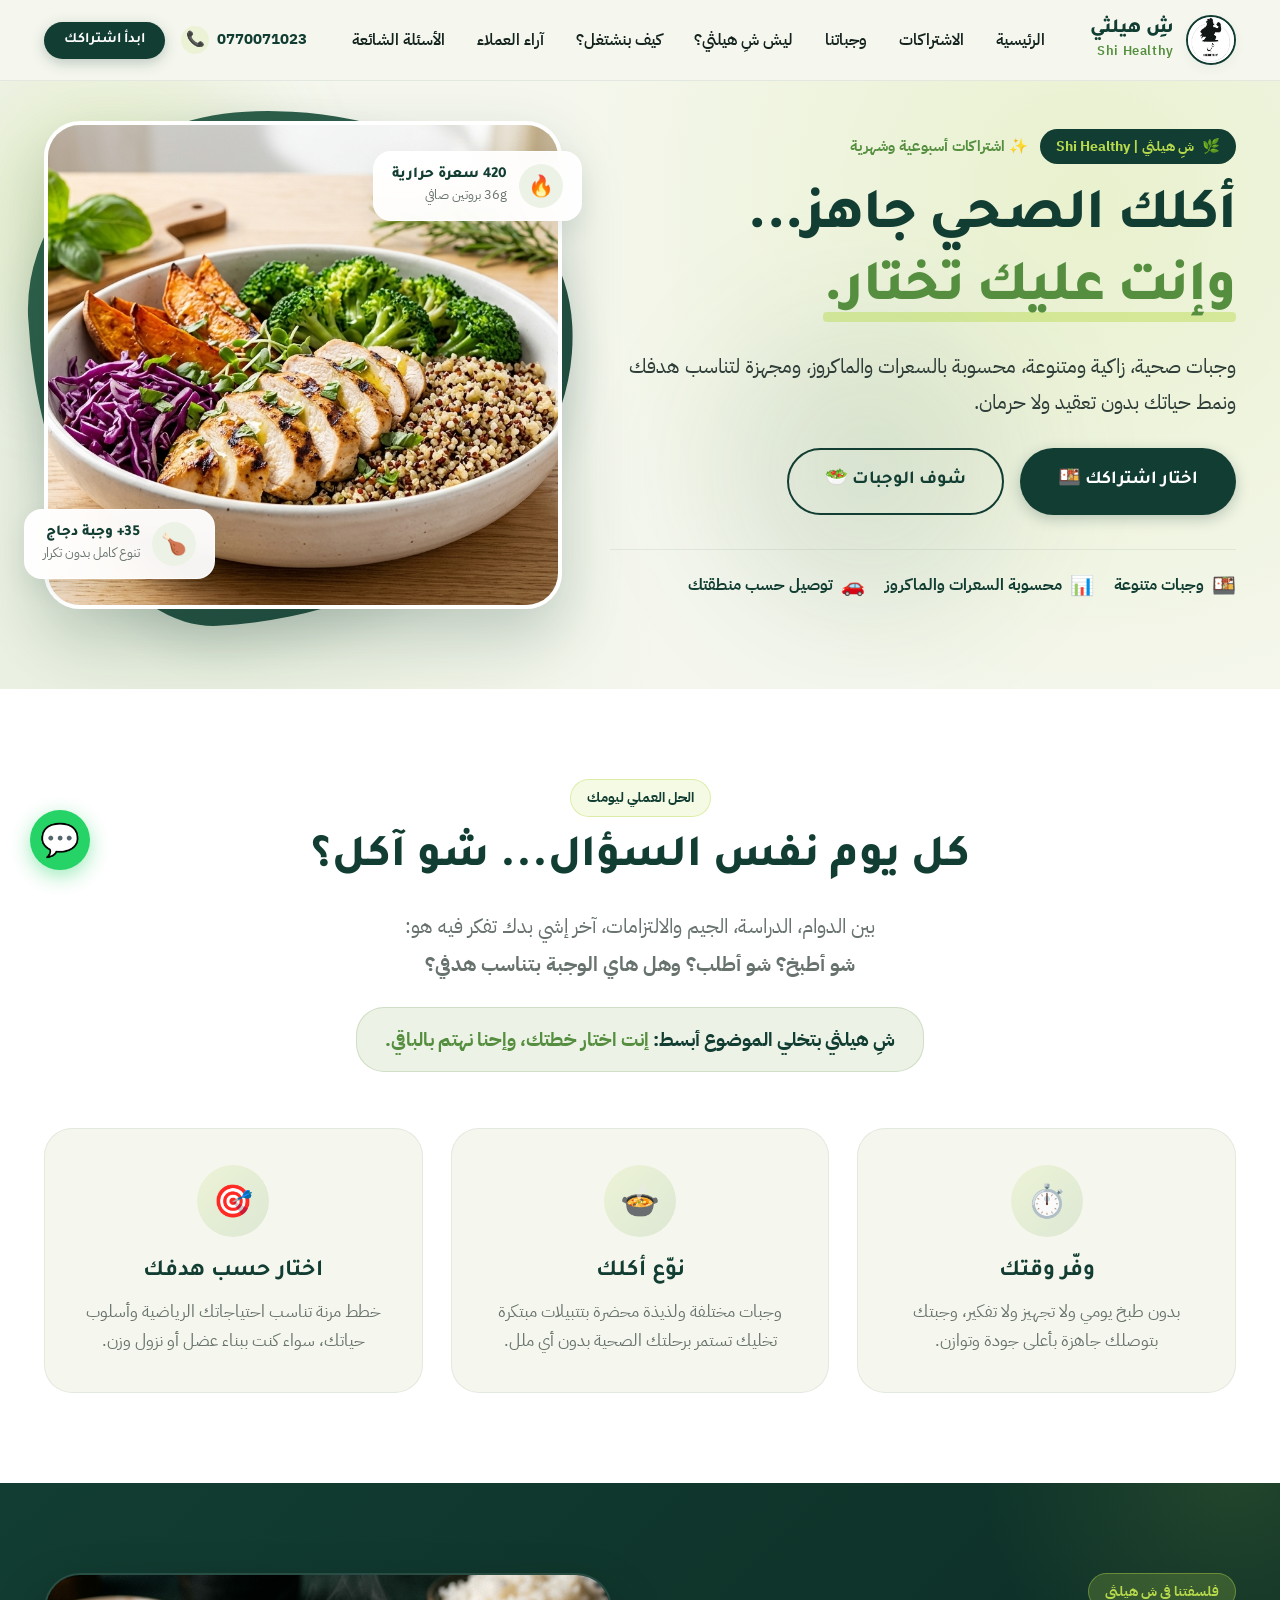
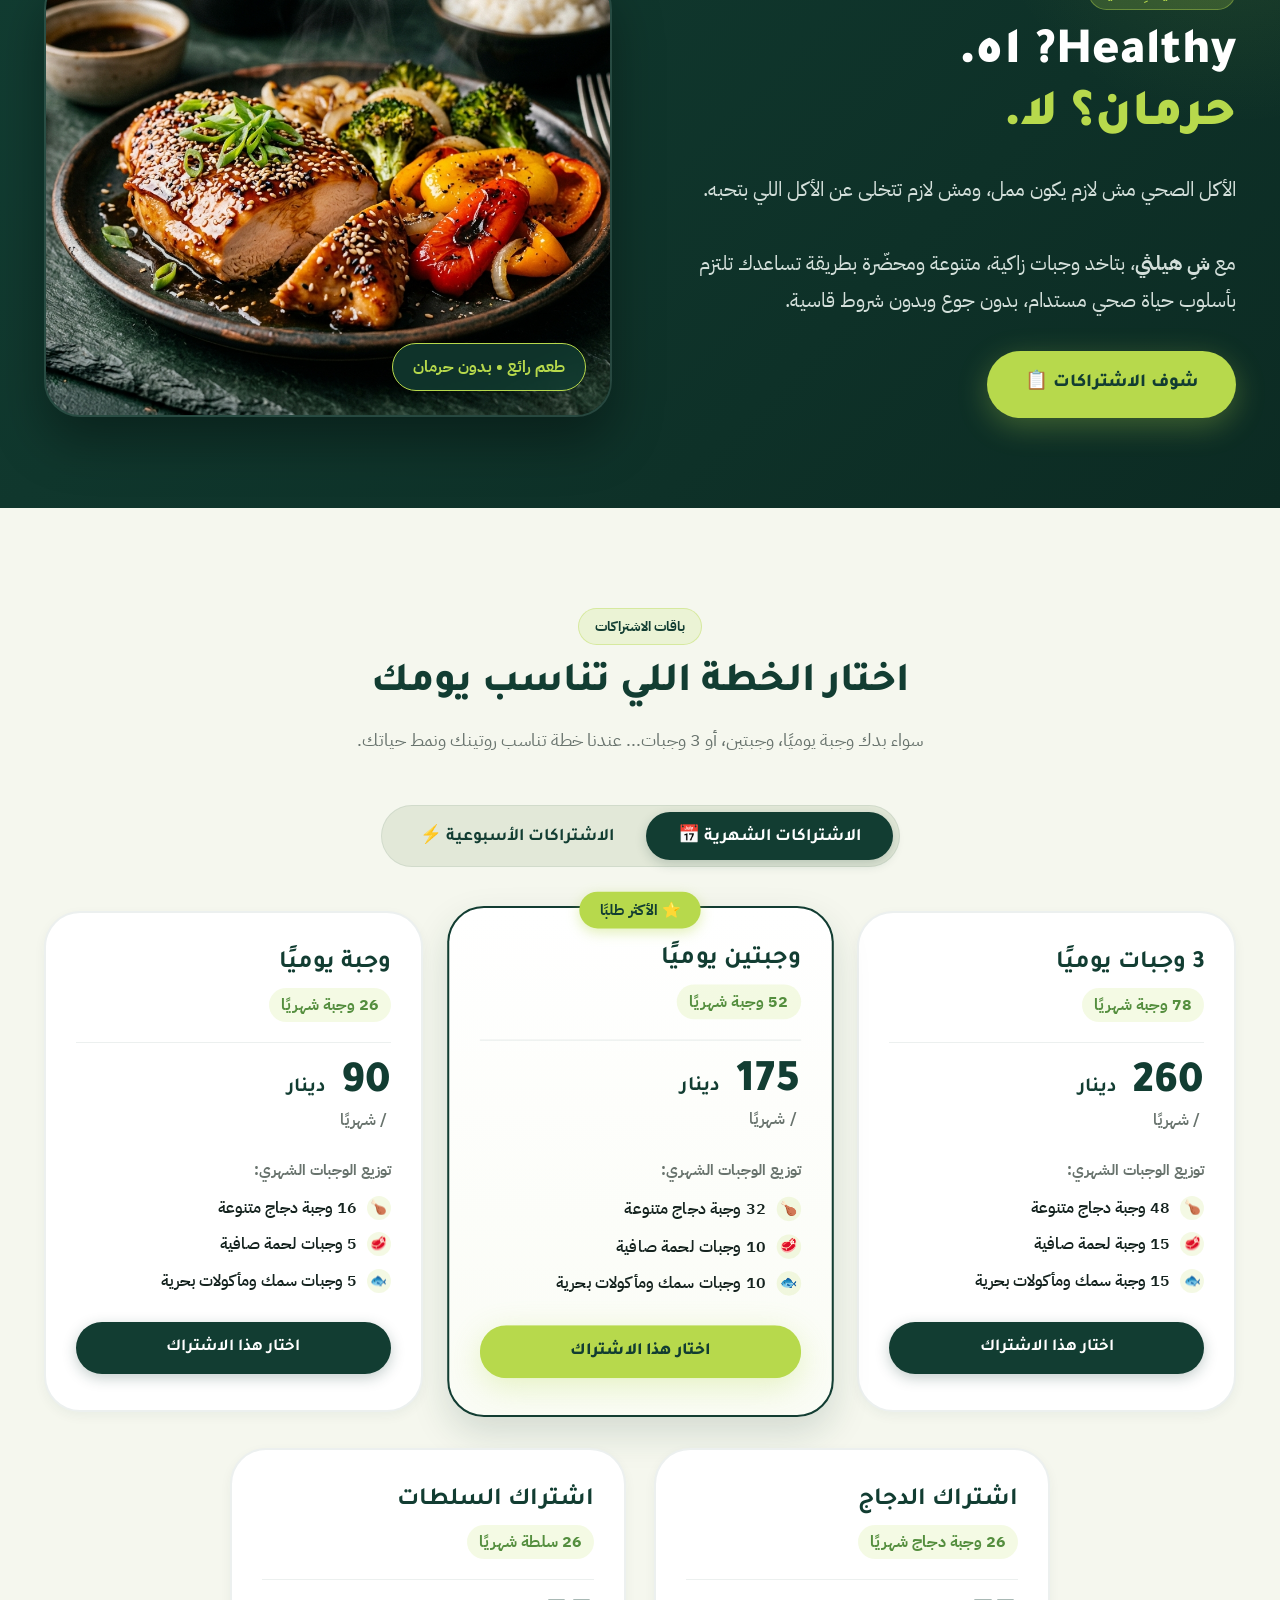
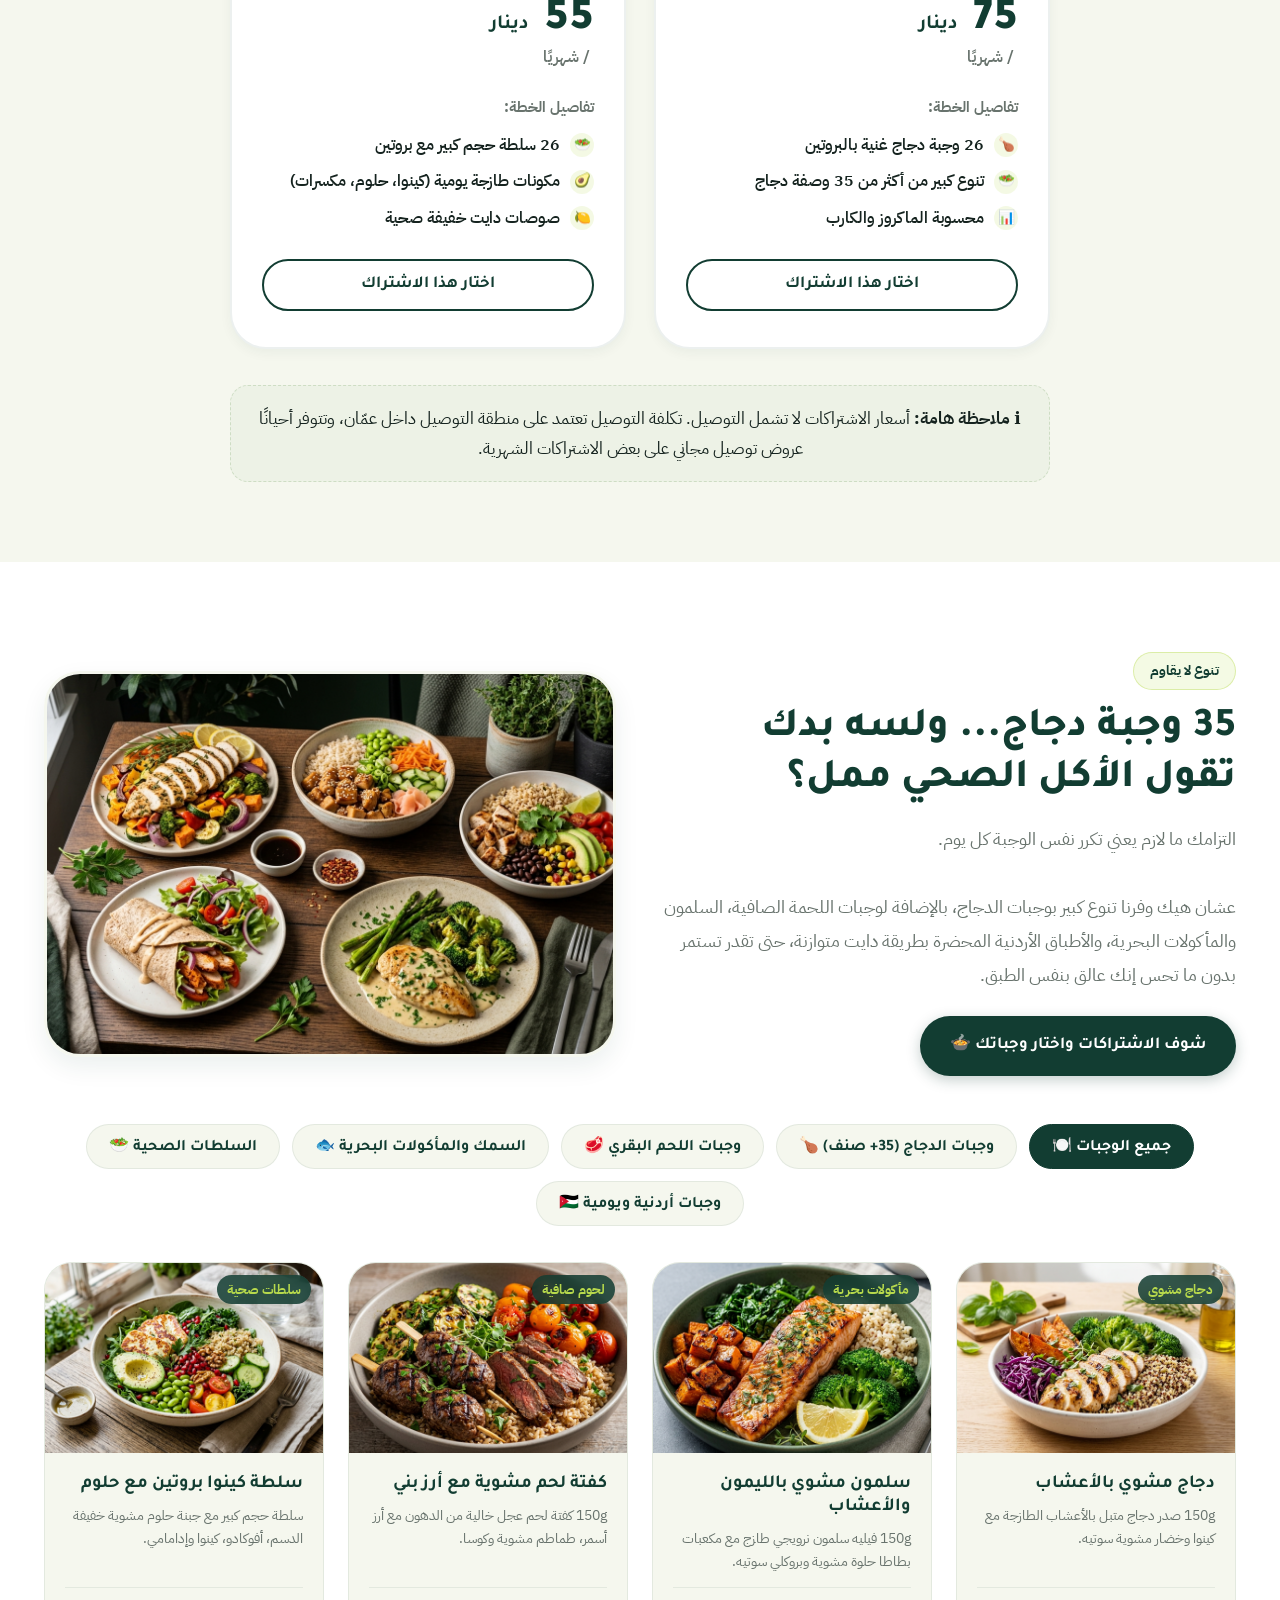
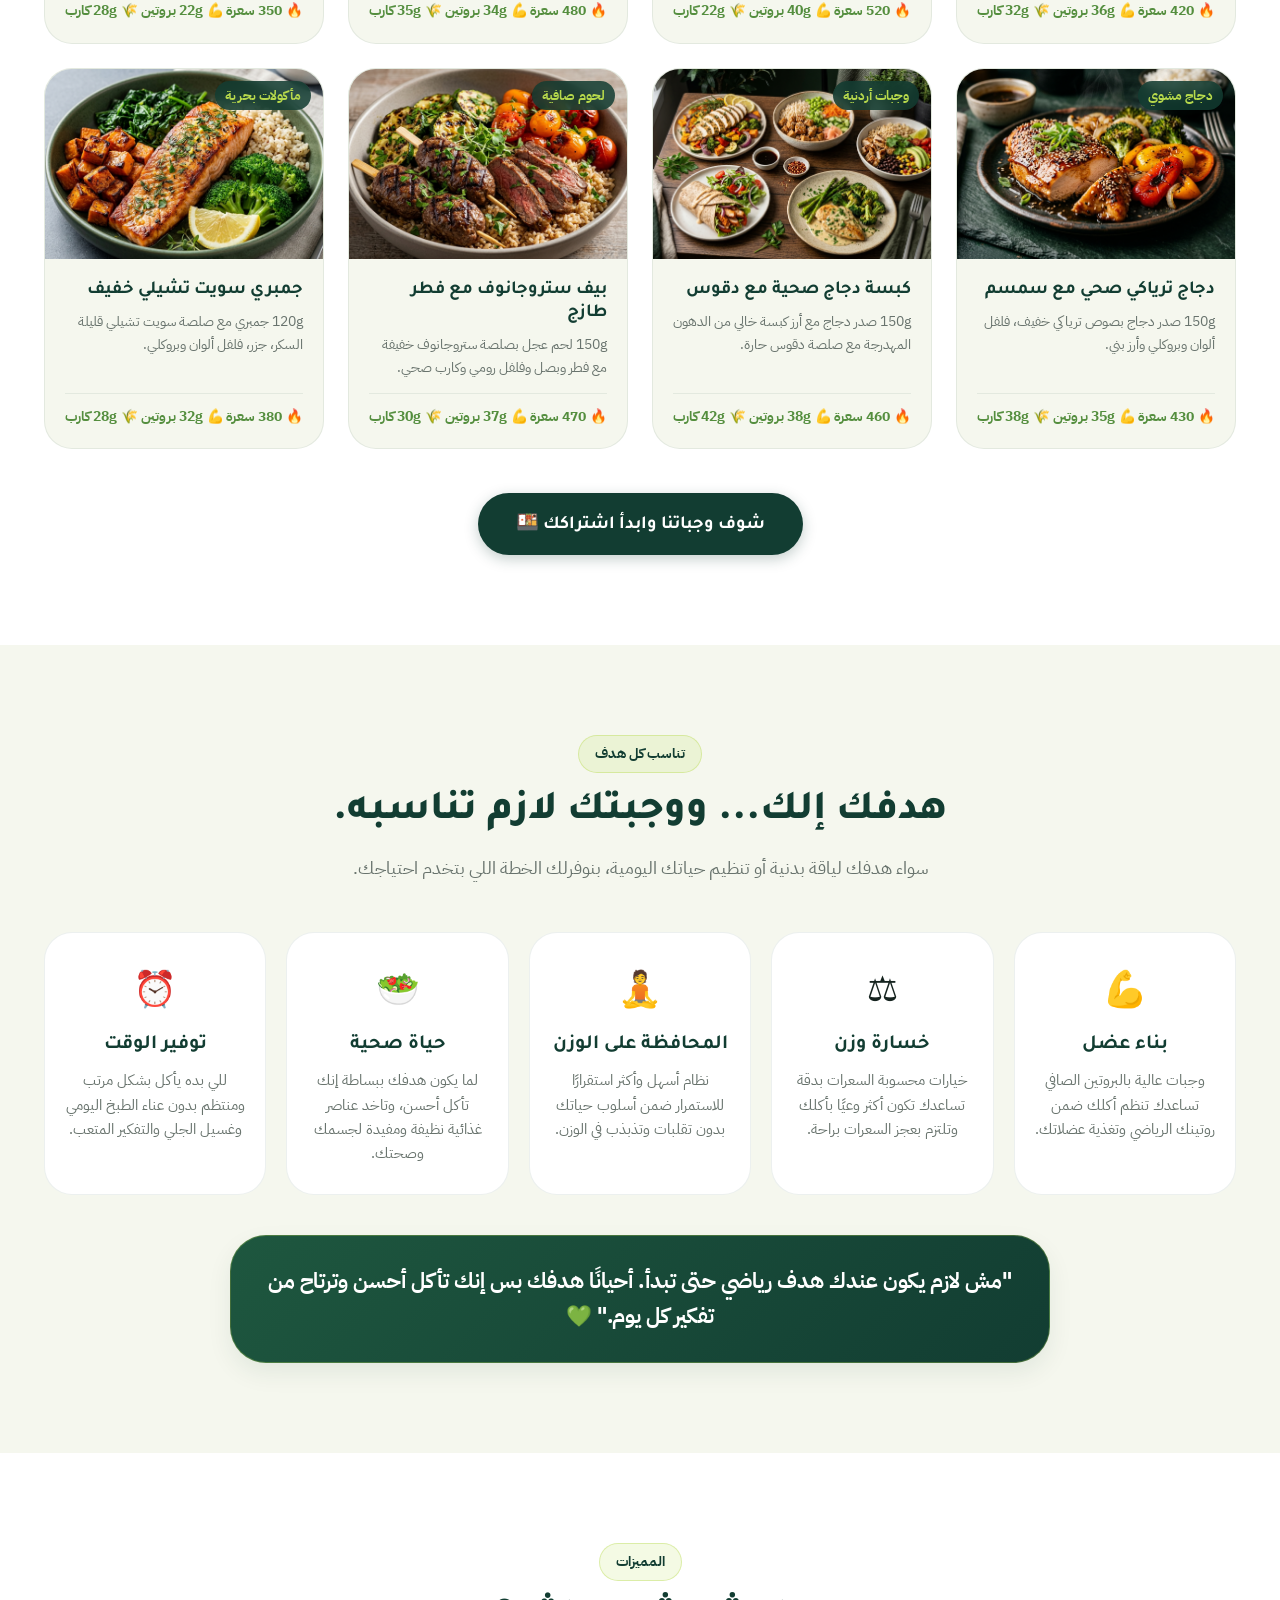
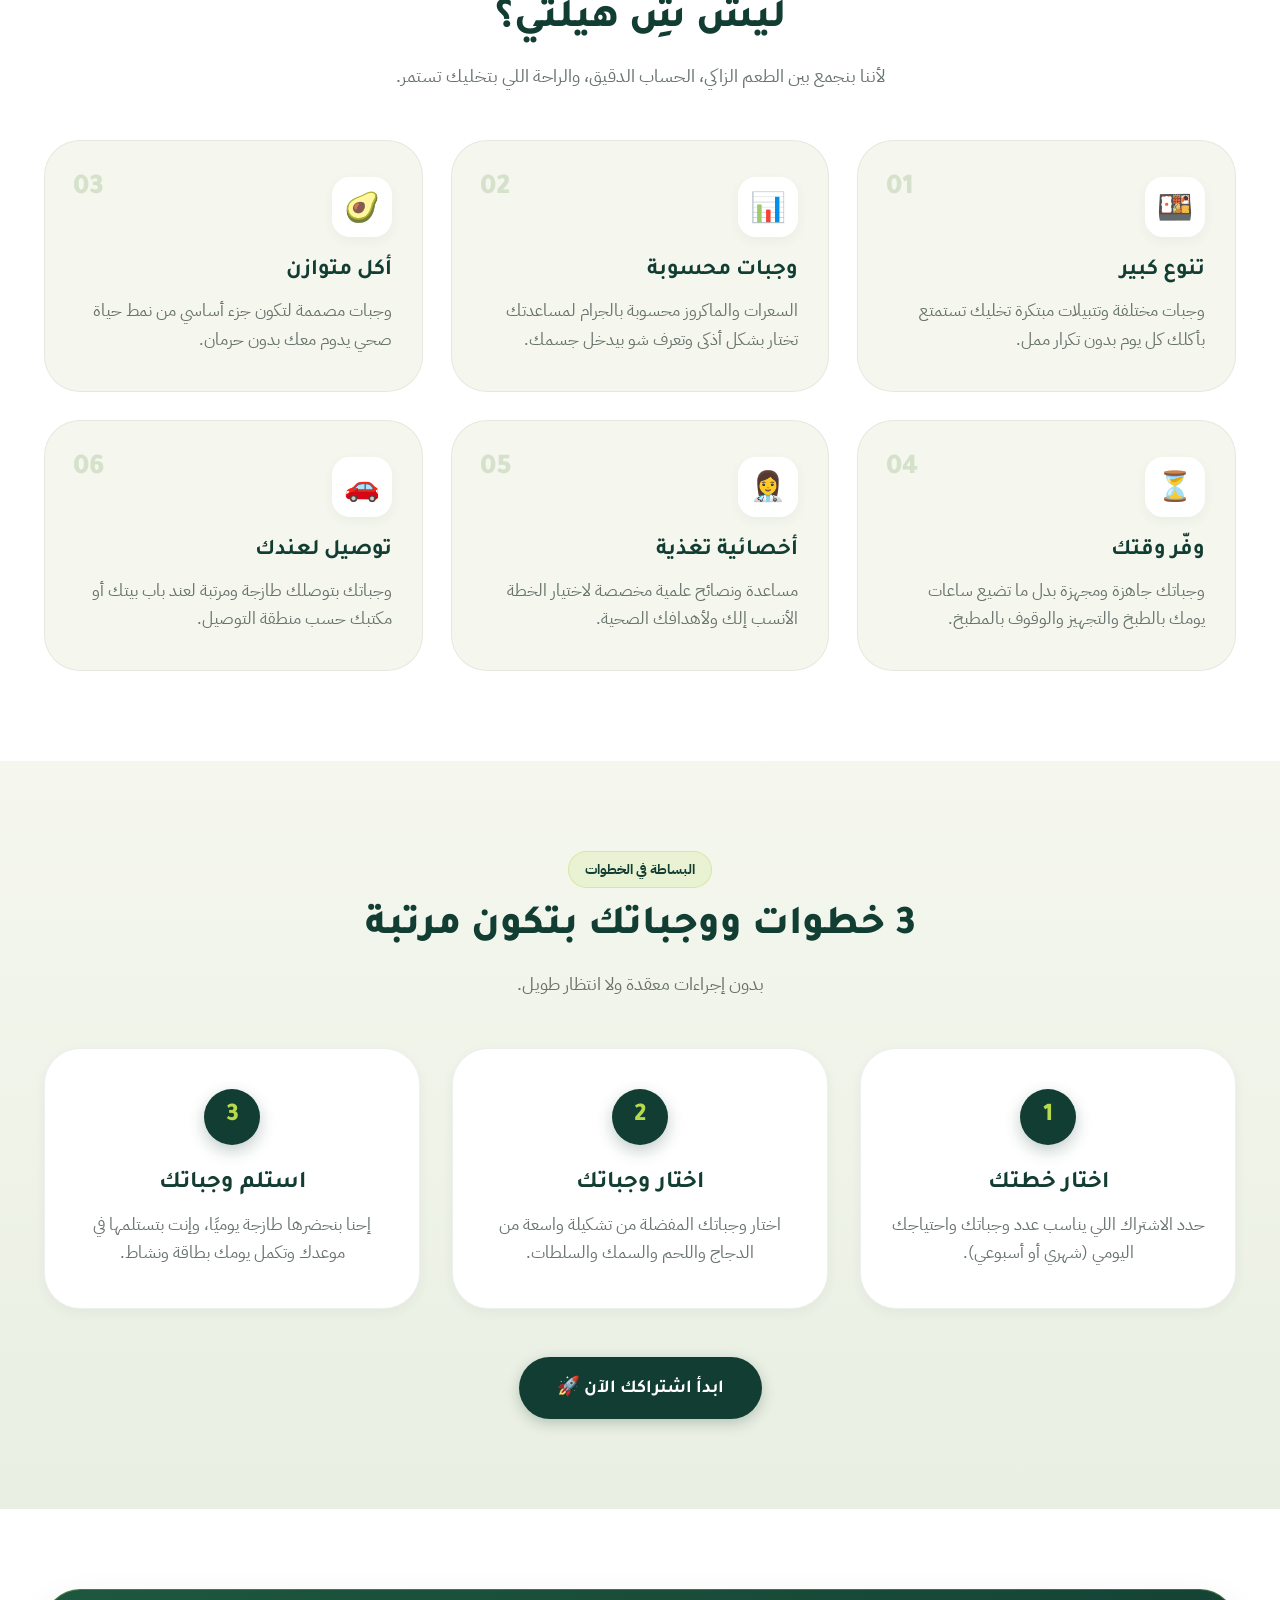
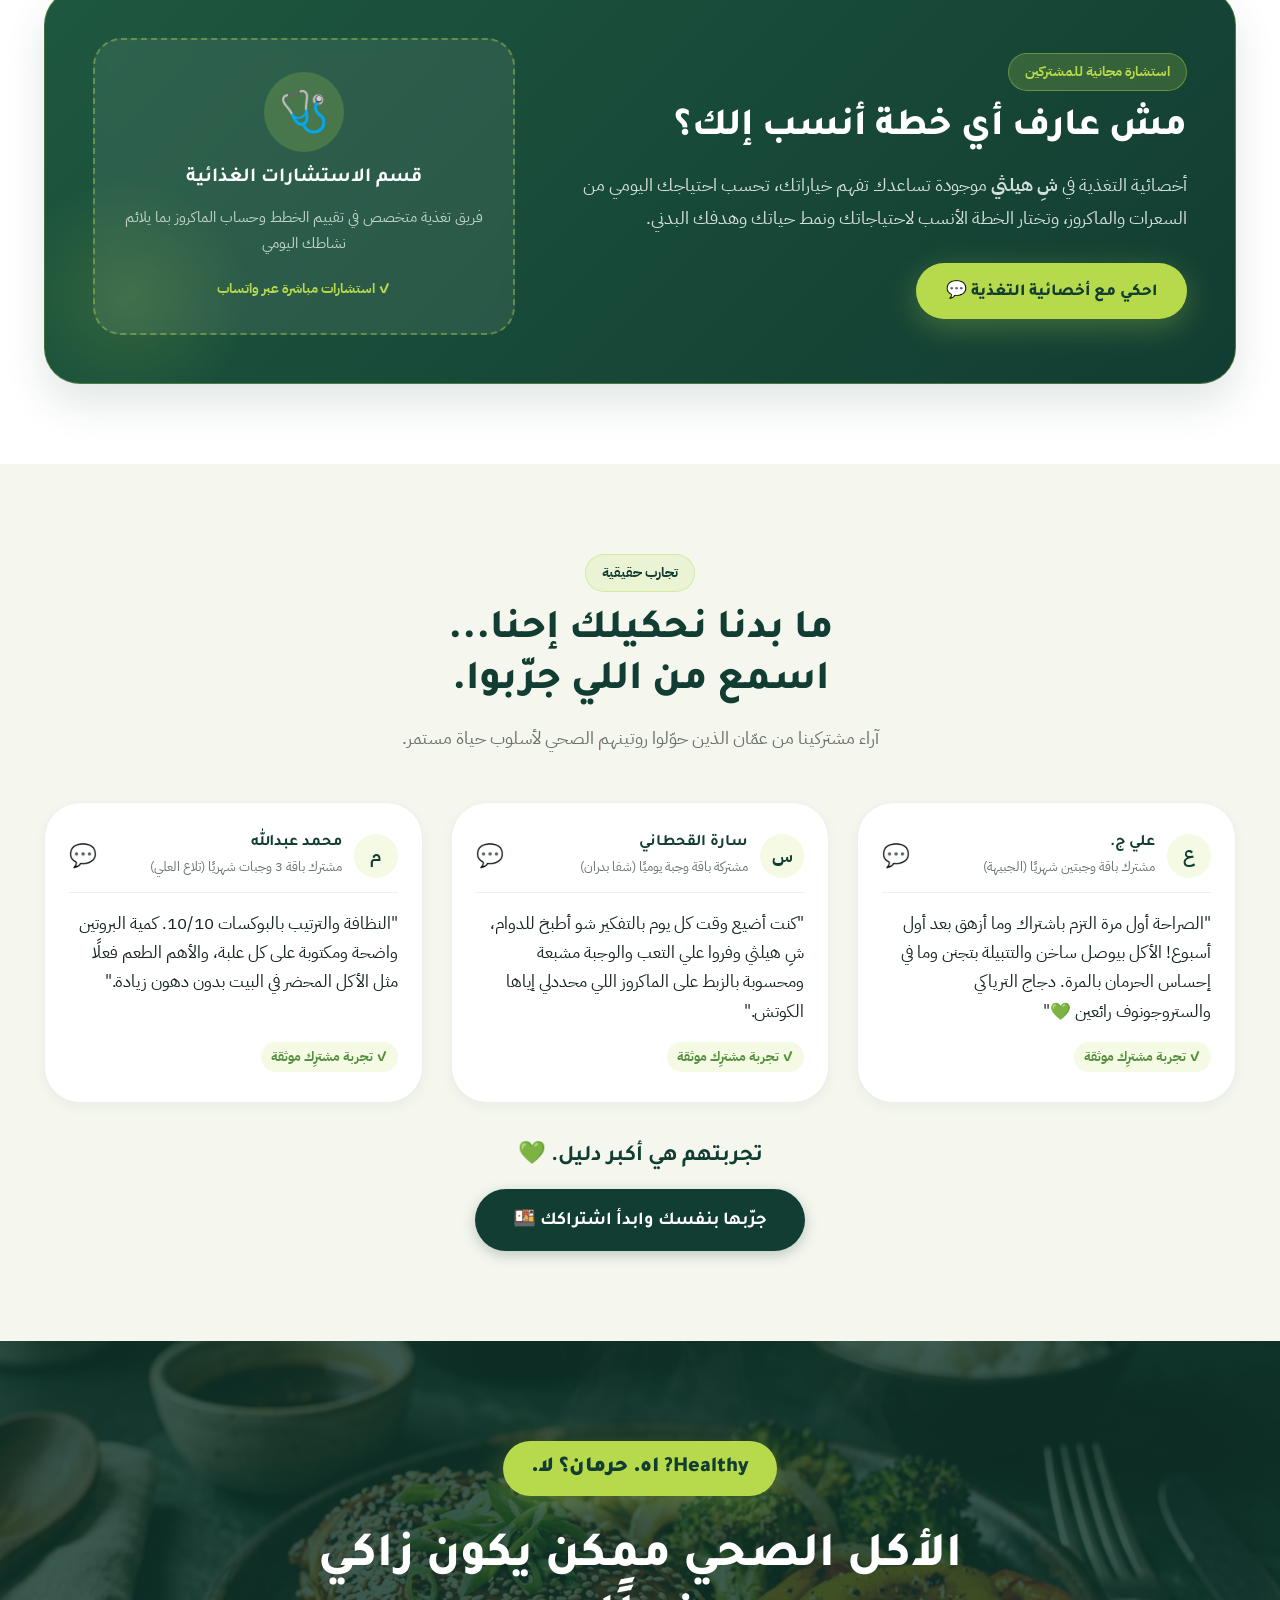
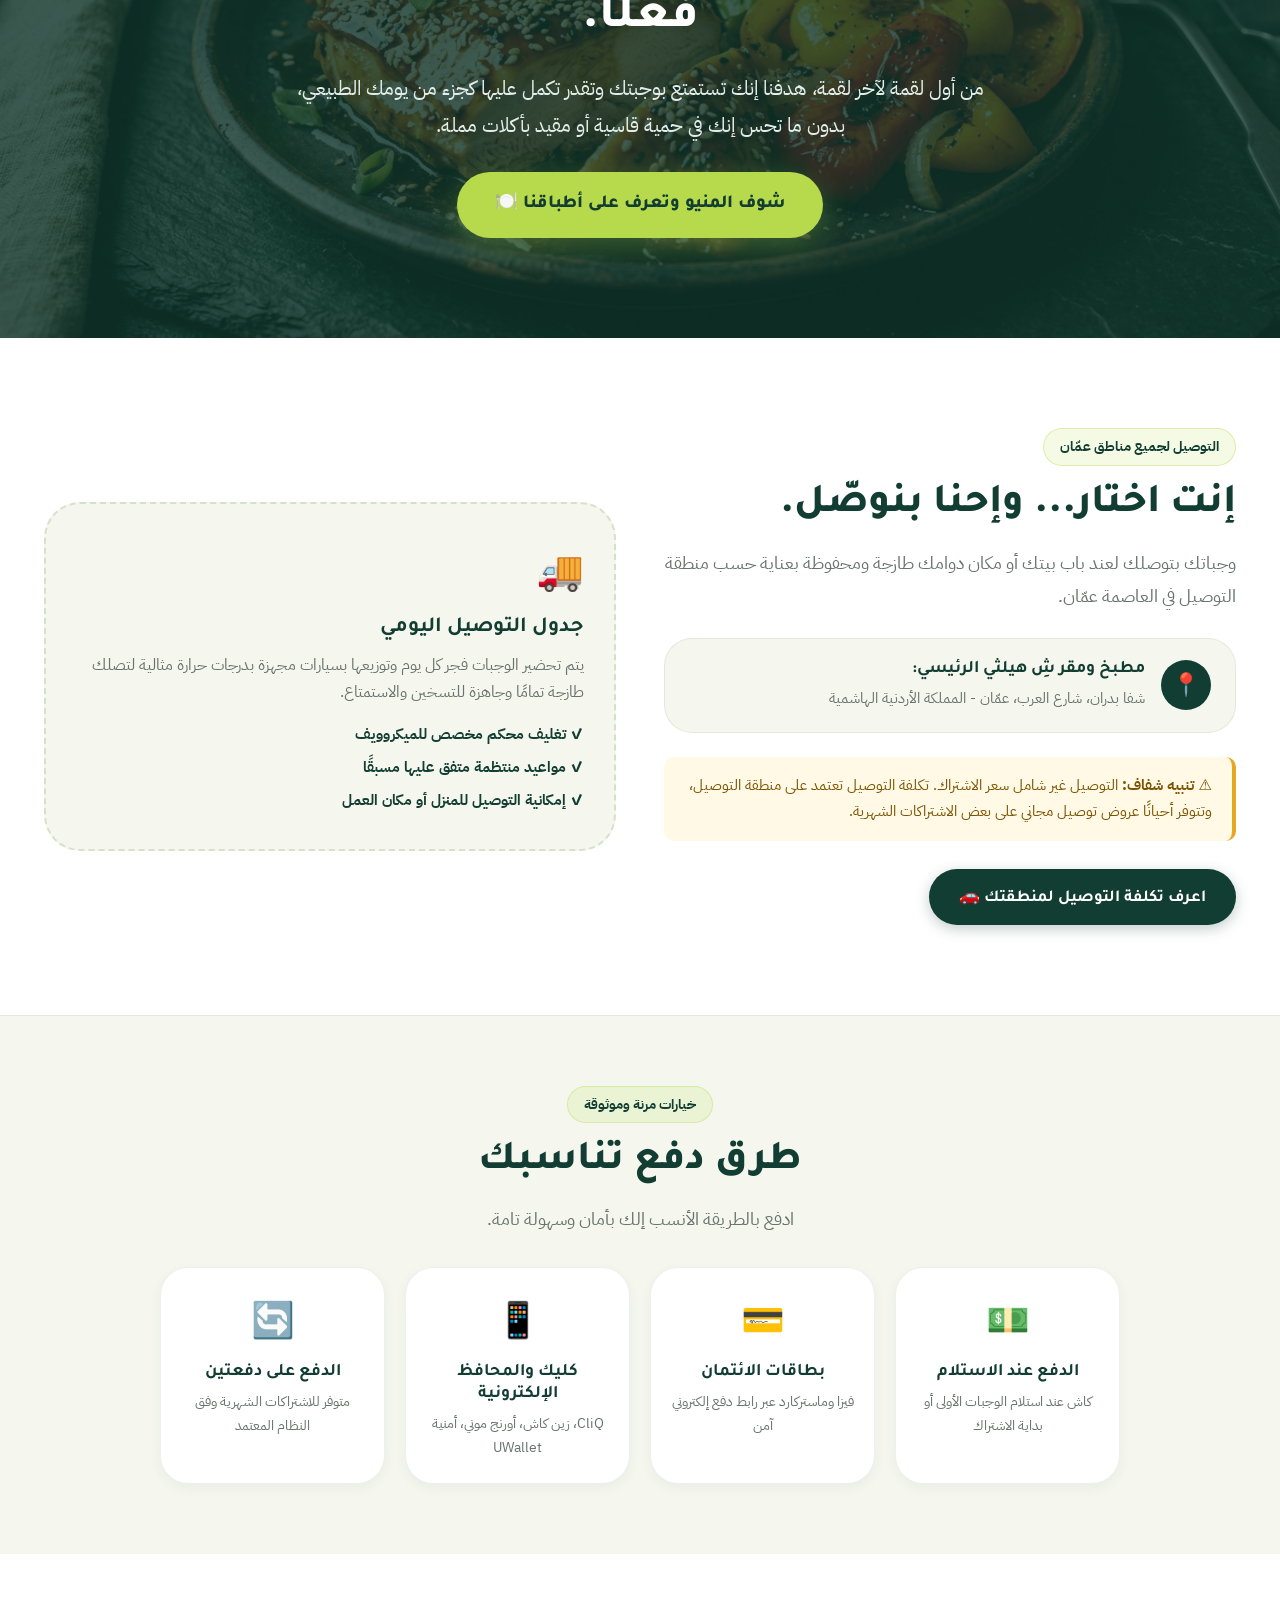
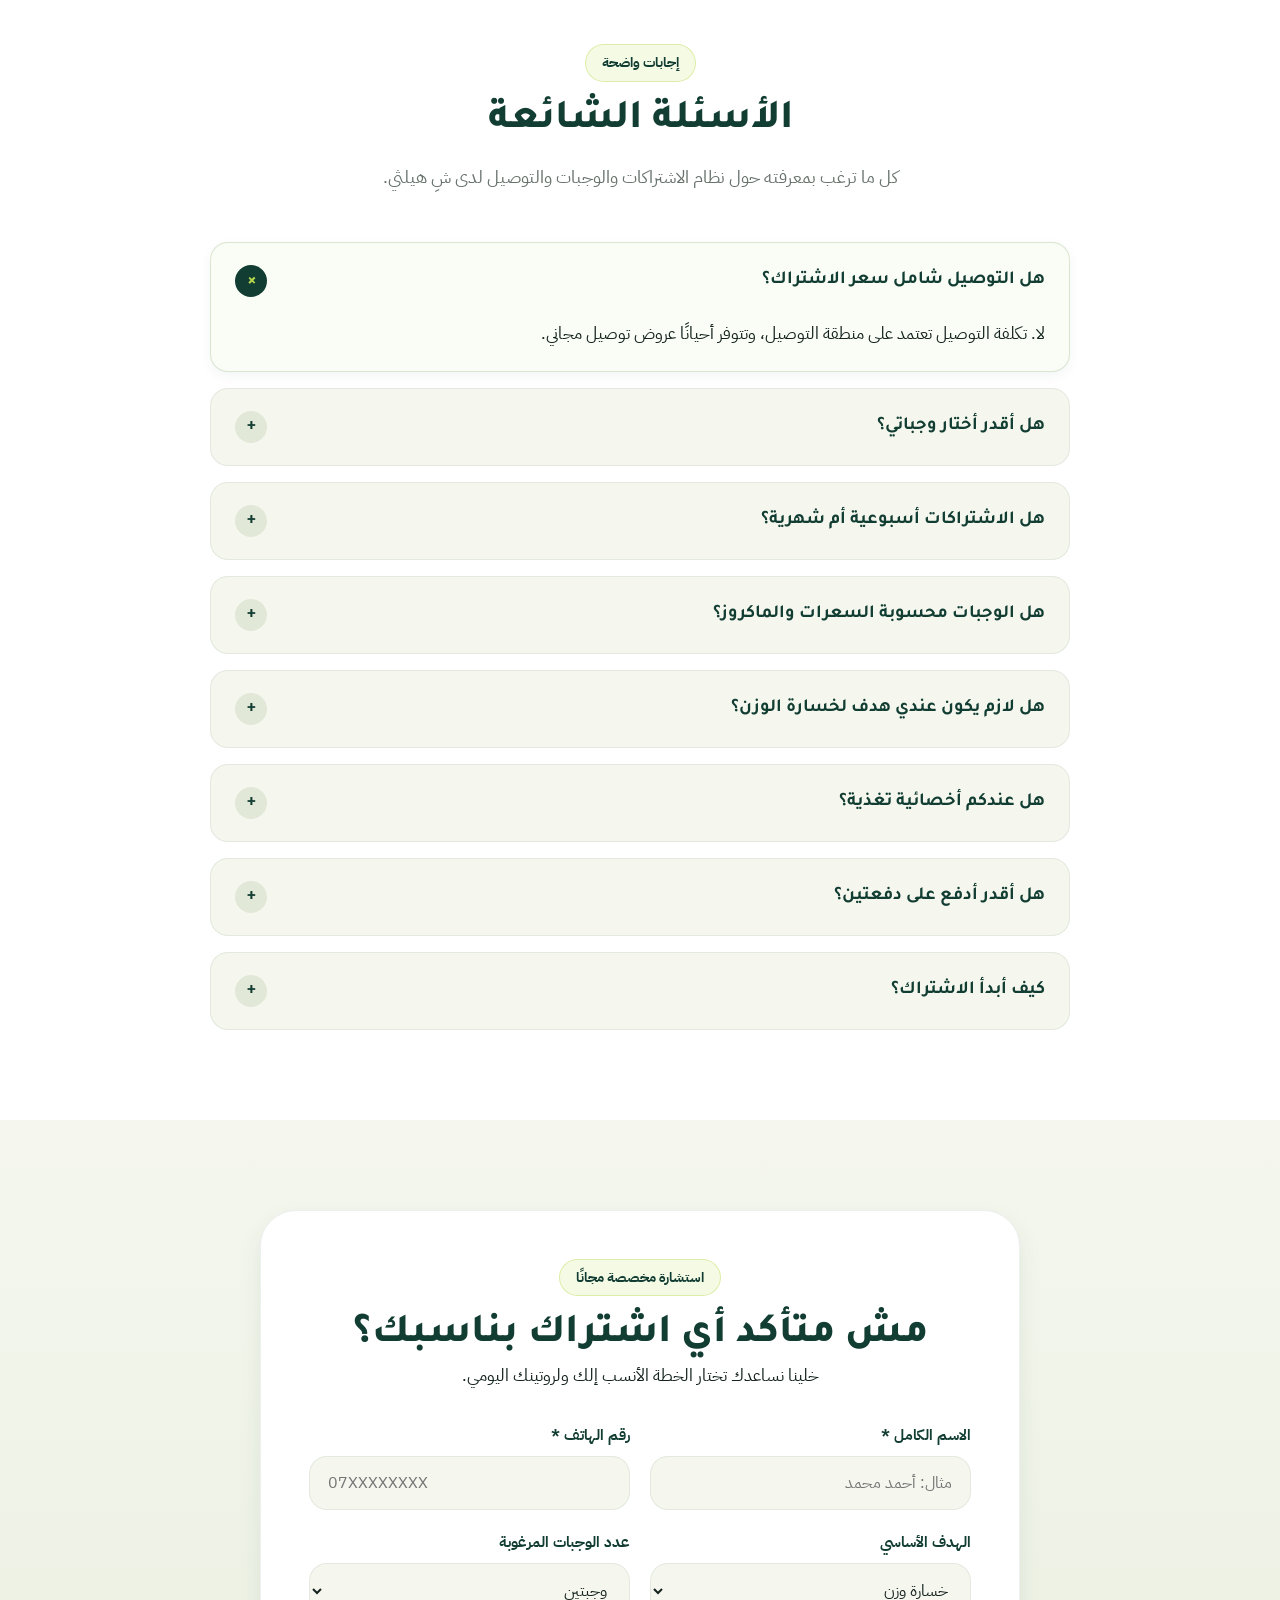
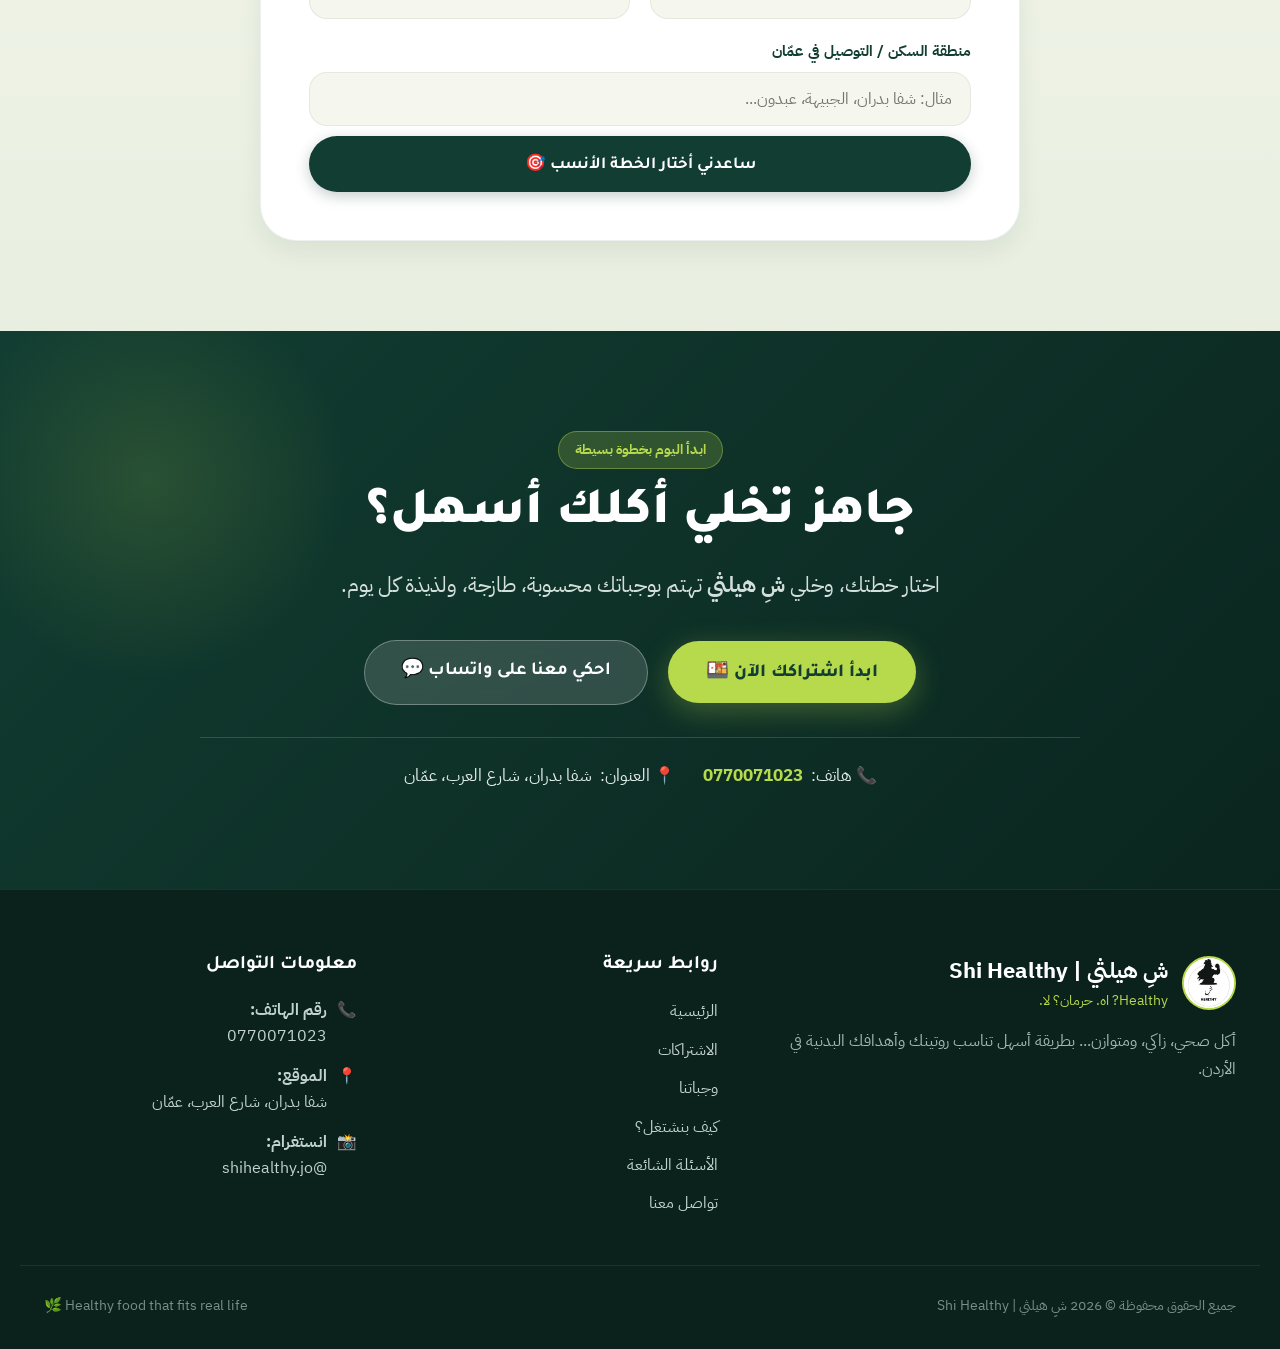
==== index.html @ aa52afa7 "feat: complete premium Arabic RTL landing page for Shi Healthy brand" ====
<!DOCTYPE html>
<html lang="ar" dir="rtl">
<head>
  <meta charset="UTF-8">
  <meta name="viewport" content="width=device-width, initial-scale=1.0">
  <title>شِ هيلثي | Shi Healthy - اشتراكات وجبات صحية محسوبة في الأردن</title>
  <meta name="description" content="وجبات صحية، زاكية ومتنوعة محسوبة بالسعرات والماكروز في الأردن. شِ هيلثي توفر لك اشتراكات شهرية وأسبوعية تريحك من التفكير اليومي في الأكل. Healthy? اه. حرمان؟ لا.">
  <meta name="theme-color" content="#123D32">
  <meta property="og:title" content="شِ هيلثي | Shi Healthy - اشتراكات وجبات صحية في عمّان">
  <meta property="og:description" content="أكلك الصحي جاهز وإنت عليك تختار. وجبات صحية، زاكية ومتنوعة، محسوبة بالسعرات والماكروز. شفا بدران، شارع العرب.">
  <meta property="og:image" content="assets/images/hero_dish.jpg">
  <meta property="og:type" content="website">

  <!-- Google Fonts: IBM Plex Sans Arabic & Tajawal -->
  <link rel="preconnect" href="https://fonts.googleapis.com">
  <link rel="preconnect" href="https://fonts.gstatic.com" crossorigin>
  <link href="https://fonts.googleapis.com/css2?family=IBM+Plex+Sans+Arabic:wght@300;400;500;600;700;800&family=Tajawal:wght@400;500;700;800;900&display=swap" rel="stylesheet">

  <link rel="stylesheet" href="index.css">
  <link rel="icon" type="image/png" href="assets/images/shi_healthy_logo.png">
</head>
<body>

  <!-- ==========================================================================
       Sticky Header Navigation
       ========================================================================== -->
  <header class="site-header" id="site-header">
    <div class="container navbar">
      <!-- Right: Brand Logo & Title -->
      <a href="#hero" class="nav-brand" id="brand-logo-link" aria-label="شِ هيلثي الرئيسية">
        <img src="assets/images/shi_healthy_logo.png" alt="شعار شِ هيلثي" class="nav-logo-img" width="50" height="50">
        <div class="nav-brand-text">
          <span class="brand-arabic">شِ هيلثي</span>
          <span class="brand-english">Shi Healthy</span>
        </div>
      </a>

      <!-- Center: Navigation Links -->
      <nav class="desktop-nav" aria-label="القائمة الرئيسية">
        <ul class="nav-links">
          <li><a href="#hero" id="nav-link-home">الرئيسية</a></li>
          <li><a href="#subscriptions" id="nav-link-subs">الاشتراكات</a></li>
          <li><a href="#variety" id="nav-link-meals">وجباتنا</a></li>
          <li><a href="#why-shi" id="nav-link-why">ليش شِ هيلثي؟</a></li>
          <li><a href="#how-it-works" id="nav-link-how">كيف بنشتغل؟</a></li>
          <li><a href="#social-proof" id="nav-link-reviews">آراء العملاء</a></li>
          <li><a href="#faq" id="nav-link-faq">الأسئلة الشائعة</a></li>
        </ul>
      </nav>

      <!-- Left: Contact & Primary CTA -->
      <div class="nav-actions">
        <a href="tel:0770071023" class="nav-phone" title="اتصل بنا مباشرة" id="header-phone-link">
          <span class="nav-phone-icon">📞</span>
          <span>0770071023</span>
        </a>
        <button class="btn btn-primary btn-sm trigger-subscription-flow" data-plan-id="plan-m-2" id="header-cta-btn">
          ابدأ اشتراكك
        </button>
      </div>

      <!-- Hamburger Menu for Mobile -->
      <button class="hamburger-btn" id="hamburger-menu-btn" aria-label="فتح القائمة">
        <svg width="28" height="28" viewBox="0 0 24 24" fill="none" stroke="currentColor" stroke-width="2.5" stroke-linecap="round" stroke-linejoin="round">
          <line x1="3" y1="12" x2="21" y2="12"></line>
          <line x1="3" y1="6" x2="21" y2="6"></line>
          <line x1="3" y1="18" x2="21" y2="18"></line>
        </svg>
      </button>
    </div>
  </header>

  <!-- Mobile Drawer Menu -->
  <div class="mobile-nav" id="mobile-drawer-nav">
    <div class="mobile-nav-panel">
      <div class="mobile-nav-header">
        <div class="nav-brand">
          <img src="assets/images/shi_healthy_logo.png" alt="شِ هيلثي" class="nav-logo-img">
          <div class="nav-brand-text">
            <span class="brand-arabic">شِ هيلثي</span>
            <span class="brand-english">Shi Healthy</span>
          </div>
        </div>
        <button class="mobile-close-btn" id="mobile-drawer-close" aria-label="إغلاق القائمة">✕</button>
      </div>

      <ul class="mobile-links">
        <li><a href="#hero">الرئيسية</a></li>
        <li><a href="#subscriptions">الاشتراكات</a></li>
        <li><a href="#variety">وجباتنا</a></li>
        <li><a href="#why-shi">ليش شِ هيلثي؟</a></li>
        <li><a href="#how-it-works">كيف بنشتغل؟</a></li>
        <li><a href="#social-proof">آراء العملاء</a></li>
        <li><a href="#faq">الأسئلة الشائعة</a></li>
        <li><a href="#delivery">التوصيل والموقع</a></li>
      </ul>

      <div class="mobile-nav-footer">
        <button class="btn btn-primary trigger-subscription-flow" data-plan-id="plan-m-2">
          ابدأ اشتراكك
        </button>
        <a href="https://wa.me/962770071023?text=%D9%85%D8%B1%D8%AD%D8%A8%D8%A7%D9%8B%20%D8%B4%D9%90%20%D9%87%D9%8A%D9%84%D8%AB%D9%8A%D8%8C%20%D8%A3%D9%88%D8%AF%20%D8%A7%D9%84%D8%A7%D8%B3%D8%AA%D9%81%D8%B3%D8%A7%D8%B1%20%D8%B9%D9%86%20%D8%A7%D9%84%D8%A7%D8%B4%D8%AA%D8%B1%D8%A7%D9%83%D8%A7%D8%AA" target="_blank" class="btn btn-lime">
          <span>💬</span> احكي معنا على واتساب
        </a>
      </div>
    </div>
  </div>

  <main>
    <!-- ==========================================================================
         6. Hero Section
         ========================================================================== -->
    <section class="hero-section" id="hero">
      <div class="hero-shape-blob-1"></div>
      <div class="hero-shape-blob-2"></div>
      
      <div class="container hero-grid">
        <!-- Content Column -->
        <div class="hero-content">
          <div class="hero-badge-wrap">
            <span class="hero-badge">
              <span>🌿</span> شِ هيلثي | Shi Healthy
            </span>
            <span class="hero-trust-tag">✨ اشتراكات أسبوعية وشهرية</span>
          </div>

          <h1 class="hero-headline">
            أكلك الصحي جاهز...<br>
            <span class="highlight-lime">وإنت عليك تختار.</span>
          </h1>

          <p class="hero-subheadline">
            وجبات صحية، زاكية ومتنوعة، محسوبة بالسعرات والماكروز، ومجهزة لتناسب هدفك ونمط حياتك بدون تعقيد ولا حرمان.
          </p>

          <div class="hero-cta-group">
            <a href="#subscriptions" class="btn btn-primary btn-lg" id="hero-primary-cta">
              اختار اشتراكك 🍱
            </a>
            <a href="#variety" class="btn btn-secondary btn-lg" id="hero-secondary-cta">
              شوف الوجبات 🥗
            </a>
          </div>

          <!-- 3 Small Benefits Under CTAs -->
          <div class="hero-benefits">
            <div class="hero-benefit-item">
              <span class="icon">🍱</span>
              <span>وجبات متنوعة</span>
            </div>
            <div class="hero-benefit-item">
              <span class="icon">📊</span>
              <span>محسوبة السعرات والماكروز</span>
            </div>
            <div class="hero-benefit-item">
              <span class="icon">🚗</span>
              <span>توصيل حسب منطقتك</span>
            </div>
          </div>
        </div>

        <!-- Visual Photography Column (40-50% dominant) -->
        <div class="hero-visual-wrapper">
          <div class="hero-organic-bg"></div>
          
          <div class="hero-image-card">
            <img src="assets/images/hero_dish.jpg" alt="طبق دجاج مشوي صحي مع كينوا وخضار مشوية من شِ هيلثي" width="620" height="480" loading="eager">
          </div>

          <!-- Floating Micro Badges -->
          <div class="hero-floating-badge hero-badge-left">
            <div class="badge-icon-box">🔥</div>
            <div class="badge-text-box">
              <h4>420 سعرة حرارية</h4>
              <p>36g بروتين صافي</p>
            </div>
          </div>

          <div class="hero-floating-badge hero-badge-right">
            <div class="badge-icon-box">🍗</div>
            <div class="badge-text-box">
              <h4>35+ وجبة دجاج</h4>
              <p>تنوع كامل بدون تكرار</p>
            </div>
          </div>
        </div>
      </div>
    </section>

    <!-- ==========================================================================
         7. Problem Section (Jordanian Context)
         ========================================================================== -->
    <section class="problem-section" id="problem">
      <div class="container">
        <div class="problem-lead-box">
          <span class="section-tag">الحل العملي ليومك</span>
          <h2>كل يوم نفس السؤال... شو آكل؟</h2>
          <p class="problem-text">
            بين الدوام، الدراسة، الجيم والالتزامات، آخر إشي بدك تفكر فيه هو:<br>
            <strong>شو أطبخ؟ شو أطلب؟ وهل هاي الوجبة بتناسب هدفي؟</strong>
          </p>
          <div class="problem-solution-callout">
            شِ هيلثي بتخلي الموضوع أبسط: <strong>إنت اختار خطتك، وإحنا نهتم بالباقي.</strong>
          </div>
        </div>

        <div class="benefit-cards-grid">
          <!-- Benefit 1 -->
          <div class="benefit-card">
            <div class="benefit-icon-circle">⏱️</div>
            <h3>وفّر وقتك</h3>
            <p>بدون طبخ يومي ولا تجهيز ولا تفكير، وجبتك بتوصلك جاهزة بأعلى جودة وتوازن.</p>
          </div>

          <!-- Benefit 2 -->
          <div class="benefit-card">
            <div class="benefit-icon-circle">🍲</div>
            <h3>نوّع أكلك</h3>
            <p>وجبات مختلفة ولذيذة محضرة بتتبيلات مبتكرة تخليك تستمر برحلتك الصحية بدون أي ملل.</p>
          </div>

          <!-- Benefit 3 -->
          <div class="benefit-card">
            <div class="benefit-icon-circle">🎯</div>
            <h3>اختار حسب هدفك</h3>
            <p>خطط مرنة تناسب احتياجاتك الرياضية وأسلوب حياتك، سواء كنت ببناء عضل أو نزول وزن.</p>
          </div>
        </div>
      </div>
    </section>

    <!-- ==========================================================================
         8. Core Brand Message Section ("Healthy? اه. حرمان؟ لا.")
         ========================================================================== -->
    <section class="brand-message-section" id="brand-message">
      <div class="container message-grid">
        <div class="message-content">
          <span class="section-tag" style="background: rgba(183, 217, 76, 0.2); color: var(--lime-accent); border-color: rgba(183, 217, 76, 0.4);">
            فلسفتنا في شِ هيلثي
          </span>
          <h2>
            Healthy? اه.<br>
            <span class="lime-word">حرمان؟ لا.</span>
          </h2>
          <p>
            الأكل الصحي مش لازم يكون ممل، ومش لازم تتخلى عن الأكل اللي بتحبه.<br><br>
            مع <strong>شِ هيلثي</strong>، بتاخد وجبات زاكية، متنوعة ومحضّرة بطريقة تساعدك تلتزم بأسلوب حياة صحي مستدام، بدون جوع وبدون شروط قاسية.
          </p>
          <a href="#subscriptions" class="btn btn-lime btn-lg" id="message-cta-btn">
            شوف الاشتراكات 📋
          </a>
        </div>

        <div class="message-image-wrap">
          <img src="assets/images/food_experience.jpg" alt="وجبة دجاج ترياكي صحية زاكية وغنية بالنكهات" width="600" height="440" loading="lazy">
          <div class="message-badge-tag">طعم رائع • بدون حرمان</div>
        </div>
      </div>
    </section>

    <!-- ==========================================================================
         9. Subscription Section (MOST IMPORTANT SECTION)
         ========================================================================== -->
    <section class="subscription-section" id="subscriptions">
      <div class="container">
        <div class="section-header text-center">
          <span class="section-tag">باقات الاشتراكات</span>
          <h2>اختار الخطة اللي تناسب يومك</h2>
          <p>سواء بدك وجبة يوميًا، وجبتين، أو 3 وجبات... عندنا خطة تناسب روتينك ونمط حياتك.</p>
        </div>

        <!-- Toggle Tabs: Monthly vs Weekly -->
        <div class="subscription-toggle-wrap">
          <div class="subscription-toggle" role="tablist">
            <button class="toggle-btn active" id="toggle-monthly" role="tab" aria-selected="true">
              الاشتراكات الشهرية 📅
            </button>
            <button class="toggle-btn" id="toggle-weekly" role="tab" aria-selected="false">
              الاشتراكات الأسبوعية ⚡
            </button>
          </div>
        </div>

        <!-- Monthly Plans Wrapper -->
        <div class="plans-container" id="monthly-plans-wrapper">
          <!-- Top 3 Monthly Plans Grid -->
          <div class="plans-grid">
            <!-- Plan 1: 3 Meals Daily -->
            <div class="plan-card" id="card-plan-m-3">
              <div class="plan-header">
                <h3 class="plan-title">3 وجبات يوميًا</h3>
                <span class="plan-meals-count">78 وجبة شهريًا</span>
              </div>
              <div class="plan-price-box">
                <div class="price-main">260 <span class="price-currency">دينار</span></div>
                <div class="price-period">/ شهريًا</div>
              </div>
              <div class="plan-breakdown">
                <div class="breakdown-title">توزيع الوجبات الشهري:</div>
                <ul class="breakdown-list">
                  <li class="breakdown-item">
                    <span class="breakdown-icon">🍗</span>
                    <span>48 وجبة دجاج متنوعة</span>
                  </li>
                  <li class="breakdown-item">
                    <span class="breakdown-icon">🥩</span>
                    <span>15 وجبة لحمة صافية</span>
                  </li>
                  <li class="breakdown-item">
                    <span class="breakdown-icon">🐟</span>
                    <span>15 وجبة سمك ومأكولات بحرية</span>
                  </li>
                </ul>
              </div>
              <div class="plan-footer">
                <button class="btn btn-primary trigger-subscription-flow" data-plan-id="plan-m-3">
                  اختار هذا الاشتراك
                </button>
              </div>
            </div>

            <!-- Plan 2: 2 Meals Daily (POPULAR / HIGHLIGHTED) -->
            <div class="plan-card popular" id="card-plan-m-2">
              <span class="plan-badge-popular">⭐ الأكثر طلبًا</span>
              <div class="plan-header">
                <h3 class="plan-title">وجبتين يوميًا</h3>
                <span class="plan-meals-count">52 وجبة شهريًا</span>
              </div>
              <div class="plan-price-box">
                <div class="price-main">175 <span class="price-currency">دينار</span></div>
                <div class="price-period">/ شهريًا</div>
              </div>
              <div class="plan-breakdown">
                <div class="breakdown-title">توزيع الوجبات الشهري:</div>
                <ul class="breakdown-list">
                  <li class="breakdown-item">
                    <span class="breakdown-icon">🍗</span>
                    <span>32 وجبة دجاج متنوعة</span>
                  </li>
                  <li class="breakdown-item">
                    <span class="breakdown-icon">🥩</span>
                    <span>10 وجبات لحمة صافية</span>
                  </li>
                  <li class="breakdown-item">
                    <span class="breakdown-icon">🐟</span>
                    <span>10 وجبات سمك ومأكولات بحرية</span>
                  </li>
                </ul>
              </div>
              <div class="plan-footer">
                <button class="btn btn-lime trigger-subscription-flow" data-plan-id="plan-m-2">
                  اختار هذا الاشتراك
                </button>
              </div>
            </div>

            <!-- Plan 3: 1 Meal Daily -->
            <div class="plan-card" id="card-plan-m-1">
              <div class="plan-header">
                <h3 class="plan-title">وجبة يوميًا</h3>
                <span class="plan-meals-count">26 وجبة شهريًا</span>
              </div>
              <div class="plan-price-box">
                <div class="price-main">90 <span class="price-currency">دينار</span></div>
                <div class="price-period">/ شهريًا</div>
              </div>
              <div class="plan-breakdown">
                <div class="breakdown-title">توزيع الوجبات الشهري:</div>
                <ul class="breakdown-list">
                  <li class="breakdown-item">
                    <span class="breakdown-icon">🍗</span>
                    <span>16 وجبة دجاج متنوعة</span>
                  </li>
                  <li class="breakdown-item">
                    <span class="breakdown-icon">🥩</span>
                    <span>5 وجبات لحمة صافية</span>
                  </li>
                  <li class="breakdown-item">
                    <span class="breakdown-icon">🐟</span>
                    <span>5 وجبات سمك ومأكولات بحرية</span>
                  </li>
                </ul>
              </div>
              <div class="plan-footer">
                <button class="btn btn-primary trigger-subscription-flow" data-plan-id="plan-m-1">
                  اختار هذا الاشتراك
                </button>
              </div>
            </div>
          </div>

          <!-- Specialized Monthly Plans Grid (Chicken & Salads) -->
          <div class="plans-grid-special">
            <!-- Plan 4: Chicken Plan -->
            <div class="plan-card" id="card-plan-m-chicken">
              <div class="plan-header">
                <h3 class="plan-title">اشتراك الدجاج</h3>
                <span class="plan-meals-count">26 وجبة دجاج شهريًا</span>
              </div>
              <div class="plan-price-box">
                <div class="price-main">75 <span class="price-currency">دينار</span></div>
                <div class="price-period">/ شهريًا</div>
              </div>
              <div class="plan-breakdown">
                <div class="breakdown-title">تفاصيل الخطة:</div>
                <ul class="breakdown-list">
                  <li class="breakdown-item">
                    <span class="breakdown-icon">🍗</span>
                    <span>26 وجبة دجاج غنية بالبروتين</span>
                  </li>
                  <li class="breakdown-item">
                    <span class="breakdown-icon">🥗</span>
                    <span>تنوع كبير من أكثر من 35 وصفة دجاج</span>
                  </li>
                  <li class="breakdown-item">
                    <span class="breakdown-icon">📊</span>
                    <span>محسوبة الماكروز والكارب</span>
                  </li>
                </ul>
              </div>
              <div class="plan-footer">
                <button class="btn btn-secondary trigger-subscription-flow" data-plan-id="plan-m-chicken">
                  اختار هذا الاشتراك
                </button>
              </div>
            </div>

            <!-- Plan 5: Salad Plan -->
            <div class="plan-card" id="card-plan-m-salad">
              <div class="plan-header">
                <h3 class="plan-title">اشتراك السلطات</h3>
                <span class="plan-meals-count">26 سلطة شهريًا</span>
              </div>
              <div class="plan-price-box">
                <div class="price-main">55 <span class="price-currency">دينار</span></div>
                <div class="price-period">/ شهريًا</div>
              </div>
              <div class="plan-breakdown">
                <div class="breakdown-title">تفاصيل الخطة:</div>
                <ul class="breakdown-list">
                  <li class="breakdown-item">
                    <span class="breakdown-icon">🥗</span>
                    <span>26 سلطة حجم كبير مع بروتين</span>
                  </li>
                  <li class="breakdown-item">
                    <span class="breakdown-icon">🥑</span>
                    <span>مكونات طازجة يومية (كينوا، حلوم، مكسرات)</span>
                  </li>
                  <li class="breakdown-item">
                    <span class="breakdown-icon">🍋</span>
                    <span>صوصات دايت خفيفة صحية</span>
                  </li>
                </ul>
              </div>
              <div class="plan-footer">
                <button class="btn btn-secondary trigger-subscription-flow" data-plan-id="plan-m-salad">
                  اختار هذا الاشتراك
                </button>
              </div>
            </div>
          </div>
        </div>

        <!-- Weekly Plans Wrapper (Hidden initially) -->
        <div class="plans-container" id="weekly-plans-wrapper" style="display: none;">
          <div class="plans-grid-weekly">
            <!-- Weekly Plan 1 -->
            <div class="plan-card" id="card-plan-w-14">
              <div class="plan-header">
                <h3 class="plan-title">14 وجبة أسبوعية</h3>
                <span class="plan-meals-count">وجبتين يوميًا لمدة أسبوع</span>
              </div>
              <div class="plan-price-box">
                <div class="price-main">65 <span class="price-currency">دينار</span></div>
                <div class="price-period">/ أسبوعيًا</div>
              </div>
              <div class="plan-breakdown">
                <div class="breakdown-title">توزيع الوجبات الأسبوعي:</div>
                <ul class="breakdown-list">
                  <li class="breakdown-item">
                    <span class="breakdown-icon">🍗</span>
                    <span>8 وجبات دجاج</span>
                  </li>
                  <li class="breakdown-item">
                    <span class="breakdown-icon">🥩</span>
                    <span>3 وجبات لحمة</span>
                  </li>
                  <li class="breakdown-item">
                    <span class="breakdown-icon">🐟</span>
                    <span>3 وجبات سمك</span>
                  </li>
                </ul>
              </div>
              <div class="plan-footer">
                <button class="btn btn-primary trigger-subscription-flow" data-plan-id="plan-w-14">
                  اشترك أسبوعيًا
                </button>
              </div>
            </div>

            <!-- Weekly Plan 2 -->
            <div class="plan-card" id="card-plan-w-7">
              <div class="plan-header">
                <h3 class="plan-title">7 وجبات أسبوعية</h3>
                <span class="plan-meals-count">وجبة يوميًا لمدة أسبوع</span>
              </div>
              <div class="plan-price-box">
                <div class="price-main">35 <span class="price-currency">دينار</span></div>
                <div class="price-period">/ أسبوعيًا</div>
              </div>
              <div class="plan-breakdown">
                <div class="breakdown-title">توزيع الوجبات الأسبوعي:</div>
                <ul class="breakdown-list">
                  <li class="breakdown-item">
                    <span class="breakdown-icon">🍗</span>
                    <span>5 وجبات دجاج</span>
                  </li>
                  <li class="breakdown-item">
                    <span class="breakdown-icon">🥩</span>
                    <span>1 وجبة لحمة</span>
                  </li>
                  <li class="breakdown-item">
                    <span class="breakdown-icon">🐟</span>
                    <span>1 وجبة سمك</span>
                  </li>
                </ul>
              </div>
              <div class="plan-footer">
                <button class="btn btn-primary trigger-subscription-flow" data-plan-id="plan-w-7">
                  اشترك أسبوعيًا
                </button>
              </div>
            </div>
          </div>
        </div>

        <!-- Honest Small Note Below Plans -->
        <div class="subscription-note">
          <p>
            ℹ️ <strong>ملاحظة هامة:</strong> أسعار الاشتراكات لا تشمل التوصيل. تكلفة التوصيل تعتمد على منطقة التوصيل داخل عمّان، وتتوفر أحيانًا عروض توصيل مجاني على بعض الاشتراكات الشهرية.
          </p>
        </div>
      </div>
    </section>

    <!-- ==========================================================================
         14. Food Variety Section ("35 وجبة دجاج")
         ========================================================================== -->
    <section class="variety-section" id="variety">
      <div class="container">
        <div class="variety-intro-grid">
          <div class="variety-intro-text">
            <span class="section-tag">تنوع لا يقاوم</span>
            <h2>35 وجبة دجاج... ولسه بدك تقول الأكل الصحي ممل؟</h2>
            <p>
              التزامك ما لازم يعني تكرر نفس الوجبة كل يوم.<br><br>
              عشان هيك وفرنا تنوع كبير بوجبات الدجاج، بالإضافة لوجبات اللحمة الصافية، السلمون والمأكولات البحرية، والأطباق الأردنية المحضرة بطريقة دايت متوازنة، حتى تقدر تستمر بدون ما تحس إنك عالق بنفس الطبق.
            </p>
            <a href="#subscriptions" class="btn btn-primary" id="variety-primary-btn">
              شوف الاشتراكات واختار وجباتك 🍲
            </a>
          </div>

          <div class="variety-intro-img">
            <img src="assets/images/variety_chicken.jpg" alt="تشكيلة متنوعة من أكثر من 35 وجبة دجاج صحية في شِ هيلثي" width="600" height="380" loading="lazy">
          </div>
        </div>

        <!-- Filter Tabs -->
        <div class="meal-filter-tabs">
          <button class="filter-tab active" data-filter="all">جميع الوجبات 🍽️</button>
          <button class="filter-tab" data-filter="chicken">وجبات الدجاج (35+ صنف) 🍗</button>
          <button class="filter-tab" data-filter="beef">وجبات اللحم البقري 🥩</button>
          <button class="filter-tab" data-filter="fish">السمك والمأكولات البحرية 🐟</button>
          <button class="filter-tab" data-filter="salad">السلطات الصحية 🥗</button>
          <button class="filter-tab" data-filter="daily">وجبات أردنية ويومية 🇯🇴</button>
        </div>

        <!-- Meals Showcase Grid -->
        <div class="meals-showcase-grid" id="meals-grid-container">
          <!-- Meal 1: Chicken Herb -->
          <div class="meal-showcase-card" data-category="chicken">
            <div class="meal-card-img-wrap">
              <img src="assets/images/hero_dish.jpg" alt="دجاج مشوي بالأعشاب" loading="lazy">
              <span class="meal-tag-category">دجاج مشوي</span>
            </div>
            <div class="meal-card-content">
              <h4 class="meal-card-title">دجاج مشوي بالأعشاب</h4>
              <p class="meal-card-desc">150g صدر دجاج متبل بالأعشاب الطازجة مع كينوا وخضار مشوية سوتيه.</p>
              <div class="meal-macros-row">
                <div class="macro-badge"><span>🔥</span> <span class="value">420 سعرة</span></div>
                <div class="macro-badge"><span>💪</span> <span class="value">36g بروتين</span></div>
                <div class="macro-badge"><span>🌾</span> <span class="value">32g كارب</span></div>
              </div>
            </div>
          </div>

          <!-- Meal 2: Salmon -->
          <div class="meal-showcase-card" data-category="fish">
            <div class="meal-card-img-wrap">
              <img src="assets/images/meal_salmon.jpg" alt="سلمون مشوي بالليمون والأعشاب" loading="lazy">
              <span class="meal-tag-category">مأكولات بحرية</span>
            </div>
            <div class="meal-card-content">
              <h4 class="meal-card-title">سلمون مشوي بالليمون والأعشاب</h4>
              <p class="meal-card-desc">150g فيليه سلمون نرويجي طازج مع مكعبات بطاطا حلوة مشوية وبروكلي سوتيه.</p>
              <div class="meal-macros-row">
                <div class="macro-badge"><span>🔥</span> <span class="value">520 سعرة</span></div>
                <div class="macro-badge"><span>💪</span> <span class="value">40g بروتين</span></div>
                <div class="macro-badge"><span>🌾</span> <span class="value">22g كارب</span></div>
              </div>
            </div>
          </div>

          <!-- Meal 3: Beef Kofta -->
          <div class="meal-showcase-card" data-category="beef">
            <div class="meal-card-img-wrap">
              <img src="assets/images/meal_beef.jpg" alt="كفتة لحم مشوية مع أرز بني" loading="lazy">
              <span class="meal-tag-category">لحوم صافية</span>
            </div>
            <div class="meal-card-content">
              <h4 class="meal-card-title">كفتة لحم مشوية مع أرز بني</h4>
              <p class="meal-card-desc">150g كفتة لحم عجل خالية من الدهون مع أرز أسمر، طماطم مشوية وكوسا.</p>
              <div class="meal-macros-row">
                <div class="macro-badge"><span>🔥</span> <span class="value">480 سعرة</span></div>
                <div class="macro-badge"><span>💪</span> <span class="value">34g بروتين</span></div>
                <div class="macro-badge"><span>🌾</span> <span class="value">35g كارب</span></div>
              </div>
            </div>
          </div>

          <!-- Meal 4: Salad -->
          <div class="meal-showcase-card" data-category="salad">
            <div class="meal-card-img-wrap">
              <img src="assets/images/meal_salad.jpg" alt="سلطة كينوا بروتين مع حلوم" loading="lazy">
              <span class="meal-tag-category">سلطات صحية</span>
            </div>
            <div class="meal-card-content">
              <h4 class="meal-card-title">سلطة كينوا بروتين مع حلوم</h4>
              <p class="meal-card-desc">سلطة حجم كبير مع جبنة حلوم مشوية خفيفة الدسم، أفوكادو، كينوا وإدامامي.</p>
              <div class="meal-macros-row">
                <div class="macro-badge"><span>🔥</span> <span class="value">350 سعرة</span></div>
                <div class="macro-badge"><span>💪</span> <span class="value">22g بروتين</span></div>
                <div class="macro-badge"><span>🌾</span> <span class="value">28g كارب</span></div>
              </div>
            </div>
          </div>

          <!-- Meal 5: Chicken Teriyaki -->
          <div class="meal-showcase-card" data-category="chicken">
            <div class="meal-card-img-wrap">
              <img src="assets/images/food_experience.jpg" alt="دجاج ترياكي صحي" loading="lazy">
              <span class="meal-tag-category">دجاج مشوي</span>
            </div>
            <div class="meal-card-content">
              <h4 class="meal-card-title">دجاج ترياكي صحي مع سمسم</h4>
              <p class="meal-card-desc">150g صدر دجاج بصوص ترياكي خفيف، فلفل ألوان وبروكلي وأرز بني.</p>
              <div class="meal-macros-row">
                <div class="macro-badge"><span>🔥</span> <span class="value">430 سعرة</span></div>
                <div class="macro-badge"><span>💪</span> <span class="value">35g بروتين</span></div>
                <div class="macro-badge"><span>🌾</span> <span class="value">38g كارب</span></div>
              </div>
            </div>
          </div>

          <!-- Meal 6: Jordanian Kabseh -->
          <div class="meal-showcase-card" data-category="daily">
            <div class="meal-card-img-wrap">
              <img src="assets/images/variety_chicken.jpg" alt="كبسة دجاج صحية" loading="lazy">
              <span class="meal-tag-category">وجبات أردنية</span>
            </div>
            <div class="meal-card-content">
              <h4 class="meal-card-title">كبسة دجاج صحية مع دقوس</h4>
              <p class="meal-card-desc">150g صدر دجاج مع أرز كبسة خالي من الدهون المهدرجة مع صلصة دقوس حارة.</p>
              <div class="meal-macros-row">
                <div class="macro-badge"><span>🔥</span> <span class="value">460 سعرة</span></div>
                <div class="macro-badge"><span>💪</span> <span class="value">38g بروتين</span></div>
                <div class="macro-badge"><span>🌾</span> <span class="value">42g كارب</span></div>
              </div>
            </div>
          </div>

          <!-- Meal 7: Beef Stroganoff -->
          <div class="meal-showcase-card" data-category="beef">
            <div class="meal-card-img-wrap">
              <img src="assets/images/meal_beef.jpg" alt="بيف ستروجانوف دايت" loading="lazy">
              <span class="meal-tag-category">لحوم صافية</span>
            </div>
            <div class="meal-card-content">
              <h4 class="meal-card-title">بيف ستروجانوف مع فطر طازج</h4>
              <p class="meal-card-desc">150g لحم عجل بصلصة ستروجانوف خفيفة مع فطر وبصل وفلفل رومي وكارب صحي.</p>
              <div class="meal-macros-row">
                <div class="macro-badge"><span>🔥</span> <span class="value">470 سعرة</span></div>
                <div class="macro-badge"><span>💪</span> <span class="value">37g بروتين</span></div>
                <div class="macro-badge"><span>🌾</span> <span class="value">30g كارب</span></div>
              </div>
            </div>
          </div>

          <!-- Meal 8: Shrimp Sweet Chili -->
          <div class="meal-showcase-card" data-category="fish">
            <div class="meal-card-img-wrap">
              <img src="assets/images/meal_salmon.jpg" alt="جمبري سويت تشيلي" loading="lazy">
              <span class="meal-tag-category">مأكولات بحرية</span>
            </div>
            <div class="meal-card-content">
              <h4 class="meal-card-title">جمبري سويت تشيلي خفيف</h4>
              <p class="meal-card-desc">120g جمبري مع صلصة سويت تشيلي قليلة السكر، جزر، فلفل ألوان وبروكلي.</p>
              <div class="meal-macros-row">
                <div class="macro-badge"><span>🔥</span> <span class="value">380 سعرة</span></div>
                <div class="macro-badge"><span>💪</span> <span class="value">32g بروتين</span></div>
                <div class="macro-badge"><span>🌾</span> <span class="value">28g كارب</span></div>
              </div>
            </div>
          </div>
        </div>

        <div class="text-center">
          <button class="btn btn-primary btn-lg trigger-subscription-flow" data-plan-id="plan-m-2">
            شوف وجباتنا وابدأ اشتراكك 🍱
          </button>
        </div>
      </div>
    </section>

    <!-- ==========================================================================
         16. Goals Section
         ========================================================================== -->
    <section class="goals-section" id="goals">
      <div class="container">
        <div class="section-header text-center">
          <span class="section-tag">تناسب كل هدف</span>
          <h2>هدفك إلك... ووجبتك لازم تناسبه.</h2>
          <p>سواء هدفك لياقة بدنية أو تنظيم حياتك اليومية، بنوفرلك الخطة اللي بتخدم احتياجك.</p>
        </div>

        <div class="goals-grid">
          <!-- Goal 1 -->
          <div class="goal-card">
            <div class="goal-icon">💪</div>
            <h3>بناء عضل</h3>
            <p>وجبات عالية بالبروتين الصافي تساعدك تنظم أكلك ضمن روتينك الرياضي وتغذية عضلاتك.</p>
          </div>

          <!-- Goal 2 -->
          <div class="goal-card">
            <div class="goal-icon">⚖️</div>
            <h3>خسارة وزن</h3>
            <p>خيارات محسوبة السعرات بدقة تساعدك تكون أكثر وعيًا بأكلك وتلتزم بعجز السعرات براحة.</p>
          </div>

          <!-- Goal 3 -->
          <div class="goal-card">
            <div class="goal-icon">🧘</div>
            <h3>المحافظة على الوزن</h3>
            <p>نظام أسهل وأكثر استقرارًا للاستمرار ضمن أسلوب حياتك بدون تقلبات وتذبذب في الوزن.</p>
          </div>

          <!-- Goal 4 -->
          <div class="goal-card">
            <div class="goal-icon">🥗</div>
            <h3>حياة صحية</h3>
            <p>لما يكون هدفك ببساطة إنك تأكل أحسن، وتاخد عناصر غذائية نظيفة ومفيدة لجسمك وصحتك.</p>
          </div>

          <!-- Goal 5 -->
          <div class="goal-card">
            <div class="goal-icon">⏰</div>
            <h3>توفير الوقت</h3>
            <p>للي بده يأكل بشكل مرتب ومنتظم بدون عناء الطبخ اليومي وغسيل الجلي والتفكير المتعب.</p>
          </div>
        </div>

        <div class="goals-highlight-statement">
          <p>
            "مش لازم يكون عندك هدف رياضي حتى تبدأ. أحيانًا هدفك بس إنك تأكل أحسن وترتاح من تفكير كل يوم." 💚
          </p>
        </div>
      </div>
    </section>

    <!-- ==========================================================================
         14. Why Shi Healthy Section
         ========================================================================== -->
    <section class="why-section" id="why-shi">
      <div class="container">
        <div class="section-header text-center">
          <span class="section-tag">المميزات</span>
          <h2>ليش شِ هيلثي؟</h2>
          <p>لأننا بنجمع بين الطعم الزاكي، الحساب الدقيق، والراحة اللي بتخليك تستمر.</p>
        </div>

        <div class="why-grid">
          <!-- Card 1 -->
          <div class="why-card">
            <span class="why-number">01</span>
            <div class="why-icon-box">🍱</div>
            <h3>تنوع كبير</h3>
            <p>وجبات مختلفة وتتبيلات مبتكرة تخليك تستمتع بأكلك كل يوم بدون تكرار ممل.</p>
          </div>

          <!-- Card 2 -->
          <div class="why-card">
            <span class="why-number">02</span>
            <div class="why-icon-box">📊</div>
            <h3>وجبات محسوبة</h3>
            <p>السعرات والماكروز محسوبة بالجرام لمساعدتك تختار بشكل أذكى وتعرف شو بيدخل جسمك.</p>
          </div>

          <!-- Card 3 -->
          <div class="why-card">
            <span class="why-number">03</span>
            <div class="why-icon-box">🥑</div>
            <h3>أكل متوازن</h3>
            <p>وجبات مصممة لتكون جزء أساسي من نمط حياة صحي يدوم معك بدون حرمان.</p>
          </div>

          <!-- Card 4 -->
          <div class="why-card">
            <span class="why-number">04</span>
            <div class="why-icon-box">⏳</div>
            <h3>وفّر وقتك</h3>
            <p>وجباتك جاهزة ومجهزة بدل ما تضيع ساعات يومك بالطبخ والتجهيز والوقوف بالمطبخ.</p>
          </div>

          <!-- Card 5 -->
          <div class="why-card">
            <span class="why-number">05</span>
            <div class="why-icon-box">👩‍⚕️</div>
            <h3>أخصائية تغذية</h3>
            <p>مساعدة ونصائح علمية مخصصة لاختيار الخطة الأنسب إلك ولأهدافك الصحية.</p>
          </div>

          <!-- Card 6 -->
          <div class="why-card">
            <span class="why-number">06</span>
            <div class="why-icon-box">🚗</div>
            <h3>توصيل لعندك</h3>
            <p>وجباتك بتوصلك طازجة ومرتبة لعند باب بيتك أو مكتبك حسب منطقة التوصيل.</p>
          </div>
        </div>
      </div>
    </section>

    <!-- ==========================================================================
         17. How It Works Section
         ========================================================================== -->
    <section class="how-section" id="how-it-works">
      <div class="container">
        <div class="section-header text-center">
          <span class="section-tag">البساطة في الخطوات</span>
          <h2>3 خطوات ووجباتك بتكون مرتبة</h2>
          <p>بدون إجراءات معقدة ولا انتظار طويل.</p>
        </div>

        <div class="how-steps-grid">
          <!-- Step 1 -->
          <div class="how-step-card">
            <div class="step-number-badge">1</div>
            <h3>اختار خطتك</h3>
            <p>حدد الاشتراك اللي يناسب عدد وجباتك واحتياجك اليومي (شهري أو أسبوعي).</p>
          </div>

          <!-- Step 2 -->
          <div class="how-step-card">
            <div class="step-number-badge">2</div>
            <h3>اختار وجباتك</h3>
            <p>اختار وجباتك المفضلة من تشكيلة واسعة من الدجاج واللحم والسمك والسلطات.</p>
          </div>

          <!-- Step 3 -->
          <div class="how-step-card">
            <div class="step-number-badge">3</div>
            <h3>استلم وجباتك</h3>
            <p>إحنا بنحضرها طازجة يوميًا، وإنت بتستلمها في موعدك وتكمل يومك بطاقة ونشاط.</p>
          </div>
        </div>

        <div class="text-center">
          <button class="btn btn-primary btn-lg trigger-subscription-flow" data-plan-id="plan-m-2">
            ابدأ اشتراكك الآن 🚀
          </button>
        </div>
      </div>
    </section>

    <!-- ==========================================================================
         18. Nutritionist Section
         ========================================================================== -->
    <section class="nutritionist-section" id="nutritionist">
      <div class="container">
        <div class="nutritionist-card">
          <div class="nutritionist-content">
            <span class="section-tag" style="background: rgba(183, 217, 76, 0.2); color: var(--lime-accent); border-color: rgba(183, 217, 76, 0.4);">
              استشارة مجانية للمشتركين
            </span>
            <h2>مش عارف أي خطة أنسب إلك؟</h2>
            <p>
              أخصائية التغذية في <strong>شِ هيلثي</strong> موجودة تساعدك تفهم خياراتك، تحسب احتياجك اليومي من السعرات والماكروز، وتختار الخطة الأنسب لاحتياجاتك ونمط حياتك وهدفك البدني.
            </p>
            <button class="btn btn-lime open-nutritionist-chat" id="nutritionist-cta-btn">
              احكي مع أخصائية التغذية 💬
            </button>
          </div>

          <!-- Clean Professional Visual Placeholder as instructed -->
          <div class="nutritionist-visual-placeholder">
            <div class="nutritionist-icon-big">🩺</div>
            <h4>قسم الاستشارات الغذائية</h4>
            <p>فريق تغذية متخصص في تقييم الخطط وحساب الماكروز بما يلائم نشاطك اليومي</p>
            <div style="font-size: 0.85rem; color: var(--lime-accent); font-weight: 700; margin-top: 8px;">
              ✓ استشارات مباشرة عبر واتساب
            </div>
          </div>
        </div>
      </div>
    </section>

    <!-- ==========================================================================
         19. Social Proof Section
         ========================================================================== -->
    <section class="social-proof-section" id="social-proof">
      <div class="container">
        <div class="section-header text-center">
          <span class="section-tag">تجارب حقيقية</span>
          <h2>ما بدنا نحكيلك إحنا...<br>اسمع من اللي جرّبوا.</h2>
          <p>آراء مشتركينا من عمّان الذين حوّلوا روتينهم الصحي لأسلوب حياة مستمر.</p>
        </div>

        <div class="testimonials-grid">
          <!-- Review 1 -->
          <div class="testimonial-card">
            <div class="testimonial-header">
              <div class="user-info">
                <div class="user-avatar">ع</div>
                <div class="user-name-box">
                  <h4>علي ج.</h4>
                  <span>مشترك باقة وجبتين شهريًا (الجبيهة)</span>
                </div>
              </div>
              <span class="whatsapp-badge-icon">💬</span>
            </div>
            <p class="testimonial-text">
              "الصراحة أول مرة التزم باشتراك وما أزهق بعد أول أسبوع! الأكل بيوصل ساخن والتتبيلة بتجنن وما في إحساس الحرمان بالمرة. دجاج الترياكي والستروجونوف رائعين 💚"
            </p>
            <span class="testimonial-proof-tag">✓ تجربة مشترِك موثقة</span>
          </div>

          <!-- Review 2 -->
          <div class="testimonial-card">
            <div class="testimonial-header">
              <div class="user-info">
                <div class="user-avatar">س</div>
                <div class="user-name-box">
                  <h4>سارة القحطاني</h4>
                  <span>مشتركة باقة وجبة يوميًا (شفا بدران)</span>
                </div>
              </div>
              <span class="whatsapp-badge-icon">💬</span>
            </div>
            <p class="testimonial-text">
              "كنت أضيع وقت كل يوم بالتفكير شو أطبخ للدوام، شِ هيلثي وفروا علي التعب والوجبة مشبعة ومحسوبة بالزبط على الماكروز اللي محددلي إياها الكوتش."
            </p>
            <span class="testimonial-proof-tag">✓ تجربة مشترِك موثقة</span>
          </div>

          <!-- Review 3 -->
          <div class="testimonial-card">
            <div class="testimonial-header">
              <div class="user-info">
                <div class="user-avatar">م</div>
                <div class="user-name-box">
                  <h4>محمد عبدالله</h4>
                  <span>مشترك باقة 3 وجبات شهريًا (تلاع العلي)</span>
                </div>
              </div>
              <span class="whatsapp-badge-icon">💬</span>
            </div>
            <p class="testimonial-text">
              "النظافة والترتيب بالبوكسات 10/10. كمية البروتين واضحة ومكتوبة على كل علبة، والأهم الطعم فعلًا مثل الأكل المحضر في البيت بدون دهون زيادة."
            </p>
            <span class="testimonial-proof-tag">✓ تجربة مشترِك موثقة</span>
          </div>
        </div>

        <div class="social-proof-footer">
          <h3>تجربتهم هي أكبر دليل. 💚</h3>
          <button class="btn btn-primary btn-lg trigger-subscription-flow" data-plan-id="plan-m-2">
            جرّبها بنفسك وابدأ اشتراكك 🍱
          </button>
        </div>
      </div>
    </section>

    <!-- ==========================================================================
         20. Food Experience Banner Section ("الأكل الصحي ممكن يكون زاكي")
         ========================================================================== -->
    <section class="experience-banner-section" id="food-experience">
      <img src="assets/images/food_experience.jpg" alt="طعام صحي شهي ولذيذ" class="experience-bg-img" loading="lazy">
      <div class="container experience-content">
        <span class="experience-highlight-tag">Healthy? اه. حرمان؟ لا.</span>
        <h2>الأكل الصحي ممكن يكون زاكي فعلًا.</h2>
        <p>
          من أول لقمة لآخر لقمة، هدفنا إنك تستمتع بوجبتك وتقدر تكمل عليها كجزء من يومك الطبيعي، بدون ما تحس إنك في حمية قاسية أو مقيد بأكلات مملة.
        </p>
        <a href="#variety" class="btn btn-lime btn-lg">
          شوف المنيو وتعرف على أطباقنا 🍽️
        </a>
      </div>
    </section>

    <!-- ==========================================================================
         21. Delivery Section
         ========================================================================== -->
    <section class="delivery-section" id="delivery">
      <div class="container delivery-grid">
        <div class="delivery-content">
          <span class="section-tag">التوصيل لجميع مناطق عمّان</span>
          <h2>إنت اختار... وإحنا بنوصّل.</h2>
          <p>
            وجباتك بتوصلك لعند باب بيتك أو مكان دوامك طازجة ومحفوظة بعناية حسب منطقة التوصيل في العاصمة عمّان.
          </p>

          <div class="delivery-location-card">
            <div class="location-icon-box">📍</div>
            <div class="location-info">
              <h4>مطبخ ومقر شِ هيلثي الرئيسي:</h4>
              <p>شفا بدران، شارع العرب، عمّان - المملكة الأردنية الهاشمية</p>
            </div>
          </div>

          <div class="delivery-important-note">
            ⚠️ <strong>تنبيه شفاف:</strong> التوصيل غير شامل سعر الاشتراك. تكلفة التوصيل تعتمد على منطقة التوصيل، وتتوفر أحيانًا عروض توصيل مجاني على بعض الاشتراكات الشهرية.
          </div>

          <button class="btn btn-primary open-delivery-modal" id="delivery-calc-btn">
            اعرف تكلفة التوصيل لمنطقتك 🚗
          </button>
        </div>

        <div class="delivery-visual-wrap">
          <div class="why-card" style="background: var(--bg-light); border: 2px dashed var(--border-green);">
            <div style="font-size: 2.4rem; margin-bottom: 12px;">🚚</div>
            <h3 style="font-size: 1.35rem; margin-bottom: 10px; color: var(--primary-dark);">جدول التوصيل اليومي</h3>
            <p style="font-size: 0.98rem; color: var(--text-muted); margin-bottom: 16px;">
              يتم تحضير الوجبات فجر كل يوم وتوزيعها بسيارات مجهزة بدرجات حرارة مثالية لتصلك طازجة تمامًا وجاهزة للتسخين والاستمتاع.
            </p>
            <ul style="list-style: none; display: flex; flex-direction: column; gap: 8px; font-weight: 700; font-size: 0.95rem; color: var(--primary-dark);">
              <li>✓ تغليف محكم مخصص للميكروويف</li>
              <li>✓ مواعيد منتظمة متفق عليها مسبقًا</li>
              <li>✓ إمكانية التوصيل للمنزل أو مكان العمل</li>
            </ul>
          </div>
        </div>
      </div>
    </section>

    <!-- ==========================================================================
         22. Payment Section
         ========================================================================== -->
    <section class="payment-section" id="payments">
      <div class="container">
        <div class="section-header text-center" style="margin-bottom: 32px;">
          <span class="section-tag">خيارات مرنة وموثوقة</span>
          <h2>طرق دفع تناسبك</h2>
          <p>ادفع بالطريقة الأنسب إلك بأمان وسهولة تامة.</p>
        </div>

        <div class="payment-methods-grid">
          <!-- Method 1: Cash -->
          <div class="payment-card">
            <div class="payment-icon">💵</div>
            <h4>الدفع عند الاستلام</h4>
            <p>كاش عند استلام الوجبات الأولى أو بداية الاشتراك</p>
          </div>

          <!-- Method 2: Cards -->
          <div class="payment-card">
            <div class="payment-icon">💳</div>
            <h4>بطاقات الائتمان</h4>
            <p>فيزا وماستركارد عبر رابط دفع إلكتروني آمن</p>
          </div>

          <!-- Method 3: CliQ & Wallets -->
          <div class="payment-card">
            <div class="payment-icon">📱</div>
            <h4>كليك والمحافظ الإلكترونية</h4>
            <p>CliQ، زين كاش، أورنج موني، أمنية UWallet</p>
          </div>

          <!-- Method 4: Two Installments -->
          <div class="payment-card">
            <div class="payment-icon">🔄</div>
            <h4>الدفع على دفعتين</h4>
            <p>متوفر للاشتراكات الشهرية وفق النظام المعتمد</p>
          </div>
        </div>
      </div>
    </section>

    <!-- ==========================================================================
         23. FAQ Accordion Section
         ========================================================================== -->
    <section class="faq-section" id="faq">
      <div class="container">
        <div class="section-header text-center">
          <span class="section-tag">إجابات واضحة</span>
          <h2>الأسئلة الشائعة</h2>
          <p>كل ما ترغب بمعرفته حول نظام الاشتراكات والوجبات والتوصيل لدى شِ هيلثي.</p>
        </div>

        <div class="faq-accordion-wrap">
          <!-- Question 1 -->
          <div class="faq-item" id="faq-item-1">
            <button class="faq-question-btn" aria-expanded="true">
              <span>هل التوصيل شامل سعر الاشتراك؟</span>
              <span class="faq-toggle-icon">+</span>
            </button>
            <div class="faq-answer-content">
              <p>لا. تكلفة التوصيل تعتمد على منطقة التوصيل، وتتوفر أحيانًا عروض توصيل مجاني.</p>
            </div>
          </div>

          <!-- Question 2 -->
          <div class="faq-item" id="faq-item-2">
            <button class="faq-question-btn" aria-expanded="false">
              <span>هل أقدر أختار وجباتي؟</span>
              <span class="faq-toggle-icon">+</span>
            </button>
            <div class="faq-answer-content">
              <p>نعم، بعد اختيار الاشتراك يمكنك اختيار وجباتك من الخيارات المتاحة.</p>
            </div>
          </div>

          <!-- Question 3 -->
          <div class="faq-item" id="faq-item-3">
            <button class="faq-question-btn" aria-expanded="false">
              <span>هل الاشتراكات أسبوعية أم شهرية؟</span>
              <span class="faq-toggle-icon">+</span>
            </button>
            <div class="faq-answer-content">
              <p>عندنا اشتراكات أسبوعية وشهرية.</p>
            </div>
          </div>

          <!-- Question 4 -->
          <div class="faq-item" id="faq-item-4">
            <button class="faq-question-btn" aria-expanded="false">
              <span>هل الوجبات محسوبة السعرات والماكروز؟</span>
              <span class="faq-toggle-icon">+</span>
            </button>
            <div class="faq-answer-content">
              <p>نعم، الوجبات عند شِ هيلثي محسوبة من ناحية السعرات والماكروز.</p>
            </div>
          </div>

          <!-- Question 5 -->
          <div class="faq-item" id="faq-item-5">
            <button class="faq-question-btn" aria-expanded="false">
              <span>هل لازم يكون عندي هدف لخسارة الوزن؟</span>
              <span class="faq-toggle-icon">+</span>
            </button>
            <div class="faq-answer-content">
              <p>لا. الاشتراكات مناسبة لأهداف وأنماط حياة مختلفة.</p>
            </div>
          </div>

          <!-- Question 6 -->
          <div class="faq-item" id="faq-item-6">
            <button class="faq-question-btn" aria-expanded="false">
              <span>هل عندكم أخصائية تغذية؟</span>
              <span class="faq-toggle-icon">+</span>
            </button>
            <div class="faq-answer-content">
              <p>نعم، ويمكنك التواصل معها للمساعدة في اختيار الخطة المناسبة.</p>
            </div>
          </div>

          <!-- Question 7 -->
          <div class="faq-item" id="faq-item-7">
            <button class="faq-question-btn" aria-expanded="false">
              <span>هل أقدر أدفع على دفعتين؟</span>
              <span class="faq-toggle-icon">+</span>
            </button>
            <div class="faq-answer-content">
              <p>نعم، يتوفر الدفع على دفعتين وفق الاشتراك والنظام المعتمد.</p>
            </div>
          </div>

          <!-- Question 8 -->
          <div class="faq-item" id="faq-item-8">
            <button class="faq-question-btn" aria-expanded="false">
              <span>كيف أبدأ الاشتراك؟</span>
              <span class="faq-toggle-icon">+</span>
            </button>
            <div class="faq-answer-content">
              <p>اختار الخطة المناسبة، اختار وجباتك، أدخل بياناتك، ثم أكمل الدفع.</p>
            </div>
          </div>
        </div>
      </div>
    </section>

    <!-- ==========================================================================
         25. Lead Form Section (For visitors not ready to buy immediately)
         ========================================================================== -->
    <section class="lead-section" id="lead-form-section">
      <div class="container">
        <div class="lead-card-box">
          <div class="text-center">
            <span class="section-tag">استشارة مخصصة مجانًا</span>
            <h2>مش متأكد أي اشتراك بناسبك؟</h2>
            <p>خلينا نساعدك تختار الخطة الأنسب إلك ولروتينك اليومي.</p>
          </div>

          <form id="lead-consultation-form">
            <div class="lead-form-grid">
              <!-- Field: Name -->
              <div>
                <label for="lead-name" class="form-label">الاسم الكامل *</label>
                <input type="text" id="lead-name" class="form-input" placeholder="مثال: أحمد محمد" required>
              </div>

              <!-- Field: Phone -->
              <div>
                <label for="lead-phone" class="form-label">رقم الهاتف *</label>
                <input type="tel" id="lead-phone" class="form-input" placeholder="07XXXXXXXX" required>
              </div>

              <!-- Field: Goal -->
              <div>
                <label for="lead-goal" class="form-label">الهدف الأساسي</label>
                <select id="lead-goal" class="form-select">
                  <option value="خسارة وزن">خسارة وزن</option>
                  <option value="بناء عضل">بناء عضل</option>
                  <option value="المحافظة على الوزن">المحافظة على الوزن</option>
                  <option value="أكل صحي">أكل صحي</option>
                  <option value="توفير وقت">توفير وقت</option>
                  <option value="غير ذلك">غير ذلك</option>
                </select>
              </div>

              <!-- Field: Meals Count -->
              <div>
                <label for="lead-meals" class="form-label">عدد الوجبات المرغوبة</label>
                <select id="lead-meals" class="form-select">
                  <option value="وجبة يوميًا">وجبة</option>
                  <option value="وجبتين يوميًا" selected>وجبتين</option>
                  <option value="3 وجبات يوميًا">3 وجبات</option>
                  <option value="مش متأكد">مش متأكد</option>
                </select>
              </div>

              <!-- Field: Area -->
              <div class="form-group-full">
                <label for="lead-area" class="form-label">منطقة السكن / التوصيل في عمّان</label>
                <input type="text" id="lead-area" class="form-input" placeholder="مثال: شفا بدران، الجبيهة، عبدون...">
              </div>
            </div>

            <button type="submit" class="btn btn-primary lead-submit-btn" id="lead-submit-btn">
              ساعدني أختار الخطة الأنسب 🎯
            </button>
          </form>

          <!-- Success Message Feedback -->
          <div class="lead-success-msg" id="lead-success-message">
            <h4>وصلتنا معلوماتك 💚</h4>
            <p style="margin-bottom: 16px;">رح نتواصل معك ونساعدك تختار الخطة الأنسب إلك في أقرب وقت.</p>
            <a href="#" id="lead-whatsapp-instant" target="_blank" class="btn btn-primary btn-sm">
              تواصل معنا مباشرة عبر واتساب
            </a>
          </div>
        </div>
      </div>
    </section>

    <!-- ==========================================================================
         24. Final Conversion CTA Section
         ========================================================================== -->
    <section class="final-cta-section" id="final-cta">
      <div class="container">
        <div class="final-cta-card">
          <span class="section-tag" style="background: rgba(183, 217, 76, 0.2); color: var(--lime-accent); border-color: rgba(183, 217, 76, 0.4);">
            ابدأ اليوم بخطوة بسيطة
          </span>
          <h2>جاهز تخلي أكلك أسهل؟</h2>
          <p>اختار خطتك، وخلي <strong>شِ هيلثي</strong> تهتم بوجباتك محسوبة، طازجة، ولذيذة كل يوم.</p>

          <div class="final-cta-buttons">
            <button class="btn btn-lime btn-lg trigger-subscription-flow" data-plan-id="plan-m-2" id="final-start-cta">
              ابدأ اشتراكك الآن 🍱
            </button>
            <a href="https://wa.me/962770071023?text=%D9%85%D8%B1%D8%AD%D8%A8%D8%A7%D9%8B%20%D8%B4%D9%90%20%D9%87%D9%8A%D9%84%D8%AB%D9%8A%D8%8C%20%D8%A3%D9%88%D8%AF%20%D8%A7%D9%84%D8%A7%D8%B3%D8%AA%D9%81%D8%B3%D8%A7%D8%B1%20%D8%B9%D9%86%20%D8%A7%D9%84%D8%A7%D8%B4%D8%AA%D8%B1%D8%A7%D9%83%D8%A7%D8%AA" target="_blank" class="btn btn-ghost-white btn-lg" id="final-whatsapp-cta">
              احكي معنا على واتساب 💬
            </a>
          </div>

          <div class="final-contact-row">
            <div class="final-contact-item">
              <span>📞 هاتف:</span>
              <a href="tel:0770071023">0770071023</a>
            </div>
            <div class="final-contact-item">
              <span>📍 العنوان:</span>
              <span>شفا بدران، شارع العرب، عمّان</span>
            </div>
          </div>
        </div>
      </div>
    </section>
  </main>

  <!-- ==========================================================================
       26. Footer
       ========================================================================== -->
  <footer class="site-footer">
    <div class="container footer-grid">
      <!-- Col 1: Brand Info -->
      <div class="footer-brand">
        <div class="footer-logo-row">
          <img src="assets/images/shi_healthy_logo.png" alt="شِ هيلثي" class="footer-logo-img">
          <div>
            <div class="footer-brand-title">شِ هيلثي | Shi Healthy</div>
            <div style="font-size: 0.85rem; color: var(--lime-accent);">Healthy? اه. حرمان؟ لا.</div>
          </div>
        </div>
        <p class="footer-brand-desc">
          أكل صحي، زاكي، ومتوازن... بطريقة أسهل تناسب روتينك وأهدافك البدنية في الأردن.
        </p>
      </div>

      <!-- Col 2: Navigation Links -->
      <div class="footer-col">
        <h4>روابط سريعة</h4>
        <ul class="footer-links-list">
          <li><a href="#hero">الرئيسية</a></li>
          <li><a href="#subscriptions">الاشتراكات</a></li>
          <li><a href="#variety">وجباتنا</a></li>
          <li><a href="#how-it-works">كيف بنشتغل؟</a></li>
          <li><a href="#faq">الأسئلة الشائعة</a></li>
          <li><a href="#lead-form-section">تواصل معنا</a></li>
        </ul>
      </div>

      <!-- Col 3: Contact Info -->
      <div class="footer-col">
        <h4>معلومات التواصل</h4>
        <div class="footer-contact-info">
          <div class="footer-contact-row">
            <span>📞</span>
            <div>
              <strong>رقم الهاتف:</strong><br>
              <a href="tel:0770071023" style="direction: ltr; display: inline-block;">0770071023</a>
            </div>
          </div>
          <div class="footer-contact-row">
            <span>📍</span>
            <div>
              <strong>الموقع:</strong><br>
              شفا بدران، شارع العرب، عمّان
            </div>
          </div>
          <div class="footer-contact-row">
            <span>📸</span>
            <div>
              <strong>انستغرام:</strong><br>
              <a href="https://instagram.com" target="_blank" rel="noopener">@shihealthy.jo</a>
            </div>
          </div>
        </div>
      </div>
    </div>

    <div class="container footer-bottom">
      <div>جميع الحقوق محفوظة © 2026 شِ هيلثي | Shi Healthy</div>
      <div>Healthy food that fits real life 🌿</div>
    </div>
  </footer>

  <!-- ==========================================================================
       Mobile Sticky Bottom CTA Bar & WhatsApp Floating Button
       ========================================================================== -->
  <div class="mobile-sticky-bar" id="mobile-sticky-bar">
    <button class="btn btn-primary trigger-subscription-flow" data-plan-id="plan-m-2">
      🍱 ابدأ اشتراكك
    </button>
    <a href="https://wa.me/962770071023?text=%D9%85%D8%B1%D8%AD%D8%A8%D8%A7%D9%8B%20%D8%B4%D9%90%20%D9%87%D9%8A%D9%84%D8%AB%D9%8A%D8%8C%20%D8%A3%D9%88%D8%AF%20%D8%A7%D9%84%D8%A7%D8%B3%D8%AA%D9%81%D8%B3%D8%A7%D8%B1%20%D8%B9%D9%86%20%D8%A7%D9%84%D8%A7%D8%B4%D8%AA%D8%B1%D8%A7%D9%83%D8%A7%D8%AA" target="_blank" class="mobile-whatsapp-btn" aria-label="محادثة واتساب">
      💬
    </a>
  </div>

  <a href="https://wa.me/962770071023?text=%D9%85%D8%B1%D8%AD%D8%A8%D8%A7%D9%8B%20%D8%B4%D9%90%20%D9%87%D9%8A%D9%84%D8%AB%D9%8A%D8%8C%20%D8%A3%D9%88%D8%AF%20%D8%A7%D9%84%D8%A7%D8%B3%D8%AA%D9%81%D8%B3%D8%A7%D8%B1%20%D8%B9%D9%86%20%D8%A7%D9%84%D8%A7%D8%B4%D8%AA%D8%B1%D8%A7%D9%83%D8%A7%D8%AA" target="_blank" class="floating-whatsapp" id="floating-whatsapp-btn" aria-label="احكي معنا على واتساب">
    💬
  </a>

  <!-- ==========================================================================
       11. FLOW B: Multi-Step Subscription Checkout Modal
       Step 1: Choose subscription
       Step 2: Choose meals
       Step 3: Enter customer information
       Step 4: Payment
       Step 5: Order confirmation
       ========================================================================== -->
  <div class="modal-overlay" id="checkout-modal" role="dialog" aria-modal="true" aria-labelledby="modal-step-title">
    <div class="checkout-modal-card">
      <!-- Modal Header -->
      <div class="modal-header">
        <h3 id="modal-step-title">طلب اشتراك جديد 🍱</h3>
        <button class="modal-close-btn" id="modal-close-btn" aria-label="إغلاق النافذة">✕</button>
      </div>

      <!-- Stepper Progress Bar -->
      <div class="stepper-progress-bar">
        <div class="step-indicator active" data-step="1">
          <div class="step-circle">1</div>
          <span class="step-label">الاشتراك</span>
        </div>
        <div class="step-indicator" data-step="2">
          <div class="step-circle">2</div>
          <span class="step-label">الوجبات</span>
        </div>
        <div class="step-indicator" data-step="3">
          <div class="step-circle">3</div>
          <span class="step-label">البيانات</span>
        </div>
        <div class="step-indicator" data-step="4">
          <div class="step-circle">4</div>
          <span class="step-label">الدفع</span>
        </div>
        <div class="step-indicator" data-step="5">
          <div class="step-circle">5</div>
          <span class="step-label">التأكيد</span>
        </div>
      </div>

      <!-- Modal Body Panels -->
      <div class="modal-body">
        <!-- STEP 1: Choose Subscription -->
        <div class="checkout-step-panel active" data-step="1">
          <h4 style="font-size: 1.2rem; color: var(--primary-dark); margin-bottom: 6px;">الخطوة 1: حدد نوع الاشتراك</h4>
          <p style="font-size: 0.95rem; color: var(--text-muted); margin-bottom: 16px;">
            اضغط على الخطة التي تناسب عدد وجباتك الشهري أو الأسبوعي:
          </p>
          <div class="modal-plans-list" id="modal-plans-list-container">
            <!-- Populated dynamically via index.js -->
          </div>
        </div>

        <!-- STEP 2: Choose Meals -->
        <div class="checkout-step-panel" data-step="2">
          <h4 style="font-size: 1.2rem; color: var(--primary-dark); margin-bottom: 6px;">الخطوة 2: اختار وجباتك المفضلة</h4>
          <p style="font-size: 0.95rem; color: var(--text-muted); margin-bottom: 16px;">
            حدد الوجبات التي ترغب بها، وسيقوم شيف شِ هيلثي بتجهيزها وتنسيق التوصيل حسب الخطة:
          </p>
          <div class="meals-counter-bar" id="modal-meals-counter-bar">
            <!-- Breakdown Counter badges -->
          </div>
          <div class="meals-selection-grid" id="modal-meals-grid">
            <!-- Populated dynamically via index.js -->
          </div>
        </div>

        <!-- STEP 3: Customer Information -->
        <div class="checkout-step-panel" data-step="3">
          <h4 style="font-size: 1.2rem; color: var(--primary-dark); margin-bottom: 6px;">الخطوة 3: بيانات التوصيل والتواصل</h4>
          <p style="font-size: 0.95rem; color: var(--text-muted); margin-bottom: 20px;">
            أدخل عنوانك بالتفصيل حتى يتم تنسيق خط التوصيل:
          </p>
          <div class="lead-form-grid" style="margin-top: 0;">
            <div>
              <label for="cust-name" class="form-label">الاسم الكامل *</label>
              <input type="text" id="cust-name" class="form-input" placeholder="اسمك الكريم" required>
            </div>
            <div>
              <label for="cust-phone" class="form-label">رقم الهاتف *</label>
              <input type="tel" id="cust-phone" class="form-input" placeholder="07XXXXXXXX" required>
            </div>
            <div>
              <label for="cust-area" class="form-label">المنطقة في عمّان *</label>
              <select id="cust-area" class="form-select" required>
                <option value="">-- اختار منطقتك --</option>
                <!-- Populated dynamically -->
              </select>
            </div>
            <div>
              <label for="cust-address" class="form-label">العنوان بالتفصيل *</label>
              <input type="text" id="cust-address" class="form-input" placeholder="اسم الشارع، البناية، رقم الشقة">
            </div>
            <div class="form-group-full">
              <label for="cust-notes" class="form-label">ملاحظات التوصيل أو الحساسية من أطعمة معينة</label>
              <textarea id="cust-notes" class="form-textarea" rows="2" placeholder="أي تفاصيل خاصة بتسليم الوجبات أو تفضيلات النكهات"></textarea>
            </div>
          </div>
          <div style="background-color: #FFF9E6; border: 1px solid #E5A823; padding: 10px 14px; border-radius: var(--radius-sm); font-size: 0.85rem; color: #7A5300; margin-top: 14px;">
            * تذكير: تكلفة التوصيل لا تشمل سعر الاشتراك ويتم احتسابها بحسب المنطقة الجغرافية.
          </div>
        </div>

        <!-- STEP 4: Payment -->
        <div class="checkout-step-panel" data-step="4">
          <h4 style="font-size: 1.2rem; color: var(--primary-dark); margin-bottom: 6px;">الخطوة 4: طريقة الدفع</h4>
          <p style="font-size: 0.95rem; color: var(--text-muted); margin-bottom: 16px;">
            اختر وسيلة الدفع المعتمدة المناسبة لك:
          </p>
          <div class="payment-options-list">
            <label class="payment-option-row selected">
              <input type="radio" name="payment_choice" value="cod" class="payment-radio" checked>
              <div class="payment-title-wrap">
                <h4>الدفع عند الاستلام (كاش) 💵</h4>
                <p>تدفع عند استلام أول دفعة وجبات مباشرة للمندوب</p>
              </div>
            </label>

            <label class="payment-option-row">
              <input type="radio" name="payment_choice" value="card" class="payment-radio">
              <div class="payment-title-wrap">
                <h4>البطاقة الائتمانية (Visa / Mastercard) 💳</h4>
                <p>رابط دفع إلكتروني آمن يتم إرساله إليك</p>
              </div>
            </label>

            <label class="payment-option-row">
              <input type="radio" name="payment_choice" value="cliq" class="payment-radio">
              <div class="payment-title-wrap">
                <h4>كليك والمحافظ الإلكترونية (CliQ / Zain Cash) 📱</h4>
                <p>تحويل فوري عبر اسم المستخدم المعتمد</p>
              </div>
            </label>

            <label class="payment-option-row">
              <input type="radio" name="payment_choice" value="split" class="payment-radio">
              <div class="payment-title-wrap">
                <h4>الدفع مقسم على دفعتين 🔄</h4>
                <p>متاح للاشتراكات الشهرية (دفعة عند البدء ودفعة في منتصف الشهر)</p>
              </div>
            </label>
          </div>
        </div>

        <!-- STEP 5: Order Confirmation -->
        <div class="checkout-step-panel" data-step="5">
          <div class="order-success-box">
            <div class="success-icon-animated">✓</div>
            <h3 style="font-size: 1.6rem; color: var(--primary-dark); margin-bottom: 8px;">تم تسجيل طلبك بنجاح! 💚</h3>
            <p style="font-size: 1.05rem; color: var(--text-muted);">
              شكرًا لاختيارك <strong>شِ هيلثي</strong>. فريقنا سيقوم بمراجعة طلبك والتواصل معك لتأكيد موعد أول توصيل.
            </p>

            <div class="order-summary-card" id="order-summary-content">
              <!-- Summary populated via index.js -->
            </div>

            <div style="display: flex; flex-direction: column; gap: 12px; align-items: center;">
              <a href="#" id="confirm-whatsapp-btn" target="_blank" class="btn btn-lime btn-lg" style="width: 100%;">
                <span>💬</span> تأكيد الطلب مباشرة عبر واتساب
              </a>
              <button type="button" class="btn btn-secondary" onclick="document.getElementById('checkout-modal').classList.remove('open');">
                إغلاق والعودة للرئيسية
              </button>
            </div>
          </div>
        </div>
      </div>

      <!-- Modal Footer -->
      <div class="modal-footer">
        <button type="button" class="btn btn-secondary btn-sm" id="modal-prev-btn" style="display: none;">
          → السابق
        </button>
        <button type="button" class="btn btn-primary btn-sm" id="modal-next-btn">
          المتابعة لاختيار الوجبات ←
        </button>
      </div>
    </div>
  </div>

  <!-- Delivery Calculator Modal -->
  <div class="modal-overlay" id="delivery-modal" role="dialog" aria-modal="true" aria-labelledby="delivery-modal-title">
    <div class="checkout-modal-card" style="max-width: 540px;">
      <div class="modal-header">
        <h3 id="delivery-modal-title">تكلفة وتغطية التوصيل 🚗</h3>
        <button class="modal-close-btn" id="delivery-modal-close" aria-label="إغلاق">✕</button>
      </div>
      <div class="modal-body">
        <p style="margin-bottom: 16px; color: var(--text-dark);">
          اختر منطقتك في عمّان للتحقق من خط التوصيل:
        </p>
        <div style="margin-bottom: 20px;">
          <select id="calc-area-select" class="form-select">
            <option value="">-- اختر منطقتك --</option>
          </select>
        </div>
        <div id="calc-result-box" style="display: none;"></div>
      </div>
    </div>
  </div>

  <script src="index.js"></script>
</body>
</html>
---- index.css ----
/* ==========================================================================
   شِ هيلثي | Shi Healthy - Design System & Stylesheet
   Arabic-First, RTL Native, Premium Healthy Food Subscription Landing Page
   ========================================================================== */

:root {
  /* Color Palette */
  --primary-dark: #123D32;       /* Primary Dark Green */
  --secondary-dark: #1E573F;     /* Secondary Dark Green */
  --fresh-green: #548E3E;        /* Fresh Green */
  --lime-accent: #B7D94C;        /* Lime / Accent */
  --lime-hover: #c4e954;
  --lime-subtle: rgba(183, 217, 76, 0.15);
  --bg-light: #F5F7EE;           /* Light Background */
  --bg-surface: #FFFFFF;
  --bg-subtle: #EDF2E6;
  --bg-dark-card: #18473B;
  --text-dark: #15231F;          /* Dark Text */
  --text-muted: #68736D;         /* Muted Text */
  --text-light: #F5F7EE;
  
  /* Borders & Shadows */
  --border-light: rgba(18, 61, 50, 0.08);
  --border-green: rgba(84, 142, 62, 0.2);
  --border-lime: rgba(183, 217, 76, 0.5);
  --shadow-sm: 0 4px 12px rgba(18, 61, 50, 0.05);
  --shadow-md: 0 10px 25px rgba(18, 61, 50, 0.08);
  --shadow-lg: 0 20px 40px rgba(18, 61, 50, 0.12);
  --shadow-glow: 0 8px 30px rgba(183, 217, 76, 0.3);
  
  /* Radii */
  --radius-sm: 10px;
  --radius-md: 18px;
  --radius-lg: 28px;
  --radius-xl: 36px;
  --radius-pill: 9999px;
  
  /* Typography */
  --font-main: 'IBM Plex Sans Arabic', 'Tajawal', system-ui, -apple-system, sans-serif;
  --font-heading: 'Tajawal', 'IBM Plex Sans Arabic', sans-serif;
  
  /* Transitions */
  --transition-fast: 0.2s cubic-bezier(0.16, 1, 0.3, 1);
  --transition-smooth: 0.35s cubic-bezier(0.16, 1, 0.3, 1);
  --transition-bounce: 0.5s cubic-bezier(0.34, 1.56, 0.64, 1);
}

/* ==========================================================================
   CSS Reset & Base Rules
   ========================================================================== */
*, *::before, *::after {
  box-sizing: border-box;
  margin: 0;
  padding: 0;
}

html {
  font-size: 16px;
  scroll-behavior: smooth;
  direction: rtl;
  text-align: right;
  -webkit-font-smoothing: antialiased;
  -moz-osx-font-smoothing: grayscale;
}

body {
  font-family: var(--font-main);
  background-color: var(--bg-light);
  color: var(--text-dark);
  line-height: 1.65;
  overflow-x: hidden;
  position: relative;
}

/* Typography Defaults */
h1, h2, h3, h4, h5, h6 {
  font-family: var(--font-heading);
  color: var(--primary-dark);
  line-height: 1.25;
  font-weight: 700;
}

h1 {
  font-size: clamp(2.2rem, 4.5vw, 3.8rem);
  font-weight: 800;
  letter-spacing: -0.02em;
}

h2 {
  font-size: clamp(1.8rem, 3.2vw, 2.75rem);
  font-weight: 800;
}

h3 {
  font-size: clamp(1.25rem, 2vw, 1.65rem);
  font-weight: 700;
}

p {
  color: var(--text-dark);
  font-size: 1.05rem;
  line-height: 1.75;
}

p.lead {
  font-size: clamp(1.1rem, 1.8vw, 1.35rem);
  color: #31423C;
}

a {
  color: inherit;
  text-decoration: none;
  transition: color var(--transition-fast);
}

img {
  max-width: 100%;
  height: auto;
  display: block;
}

button, input, select, textarea {
  font-family: inherit;
  font-size: inherit;
}

.container {
  width: 100%;
  max-width: 1240px;
  margin-inline: auto;
  padding-inline: 24px;
}

.text-center {
  text-align: center;
}

.section-tag {
  display: inline-flex;
  align-items: center;
  gap: 8px;
  background-color: var(--lime-subtle);
  color: var(--primary-dark);
  font-weight: 700;
  font-size: 0.9rem;
  padding: 6px 16px;
  border-radius: var(--radius-pill);
  border: 1px solid rgba(183, 217, 76, 0.4);
  margin-bottom: 14px;
}

.section-header {
  max-width: 720px;
  margin-inline: auto;
  margin-bottom: 48px;
}

.section-header h2 {
  margin-bottom: 14px;
}

.section-header p {
  color: var(--text-muted);
  font-size: 1.15rem;
}

/* ==========================================================================
   Buttons
   ========================================================================== */
.btn {
  display: inline-flex;
  align-items: center;
  justify-content: center;
  gap: 10px;
  font-family: var(--font-heading);
  font-weight: 700;
  font-size: 1.05rem;
  padding: 14px 28px;
  border-radius: var(--radius-pill);
  border: 2px solid transparent;
  cursor: pointer;
  transition: all var(--transition-smooth);
  text-align: center;
  white-space: nowrap;
  user-select: none;
}

.btn-primary {
  background-color: var(--primary-dark);
  color: #ffffff;
  box-shadow: 0 4px 14px rgba(18, 61, 50, 0.25);
}

.btn-primary:hover {
  background-color: var(--secondary-dark);
  transform: translateY(-2px);
  box-shadow: 0 8px 22px rgba(18, 61, 50, 0.35);
}

.btn-lime {
  background-color: var(--lime-accent);
  color: var(--primary-dark);
  font-weight: 800;
  box-shadow: var(--shadow-glow);
}

.btn-lime:hover {
  background-color: var(--lime-hover);
  transform: translateY(-2px);
  box-shadow: 0 8px 30px rgba(183, 217, 76, 0.5);
}

.btn-secondary {
  background-color: transparent;
  color: var(--primary-dark);
  border-color: var(--primary-dark);
}

.btn-secondary:hover {
  background-color: var(--primary-dark);
  color: #ffffff;
  transform: translateY(-2px);
}

.btn-ghost-white {
  background-color: rgba(255, 255, 255, 0.15);
  color: #ffffff;
  border: 1px solid rgba(255, 255, 255, 0.3);
  backdrop-filter: blur(8px);
}

.btn-ghost-white:hover {
  background-color: #ffffff;
  color: var(--primary-dark);
  transform: translateY(-2px);
}

.btn-lg {
  padding: 16px 36px;
  font-size: 1.15rem;
}

.btn-sm {
  padding: 8px 18px;
  font-size: 0.9rem;
}

/* ==========================================================================
   Header & Sticky Navigation
   ========================================================================== */
.site-header {
  position: sticky;
  top: 0;
  z-index: 1000;
  background-color: rgba(245, 247, 238, 0.92);
  backdrop-filter: blur(12px);
  -webkit-backdrop-filter: blur(12px);
  border-bottom: 1px solid var(--border-light);
  transition: all var(--transition-smooth);
}

.site-header.scrolled {
  background-color: rgba(255, 255, 255, 0.97);
  box-shadow: var(--shadow-sm);
}

.navbar {
  display: flex;
  align-items: center;
  justify-content: space-between;
  height: 80px;
}

.nav-brand {
  display: flex;
  align-items: center;
  gap: 12px;
}

.nav-logo-img {
  width: 50px;
  height: 50px;
  border-radius: 50%;
  object-fit: cover;
  border: 2px solid var(--primary-dark);
  background-color: #ffffff;
  box-shadow: var(--shadow-sm);
}

.nav-brand-text {
  display: flex;
  flex-direction: column;
}

.brand-arabic {
  font-family: var(--font-heading);
  font-size: 1.25rem;
  font-weight: 800;
  color: var(--primary-dark);
  line-height: 1.1;
}

.brand-english {
  font-family: var(--font-main);
  font-size: 0.8rem;
  font-weight: 600;
  color: var(--fresh-green);
  letter-spacing: 0.05em;
}

.nav-links {
  display: flex;
  align-items: center;
  gap: 28px;
  list-style: none;
}

.nav-links a {
  font-size: 0.98rem;
  font-weight: 600;
  color: var(--text-dark);
  position: relative;
  padding: 6px 2px;
}

.nav-links a::after {
  content: '';
  position: absolute;
  bottom: 0;
  right: 0;
  width: 0;
  height: 2px;
  background-color: var(--fresh-green);
  transition: width var(--transition-fast);
}

.nav-links a:hover {
  color: var(--primary-dark);
}

.nav-links a:hover::after {
  width: 100%;
}

.nav-actions {
  display: flex;
  align-items: center;
  gap: 16px;
}

.nav-phone {
  display: flex;
  align-items: center;
  gap: 8px;
  font-weight: 700;
  font-size: 0.95rem;
  color: var(--primary-dark);
  direction: ltr;
}

.nav-phone-icon {
  width: 28px;
  height: 28px;
  border-radius: 50%;
  background-color: var(--lime-subtle);
  display: flex;
  align-items: center;
  justify-content: center;
  color: var(--primary-dark);
}

.hamburger-btn {
  display: none;
  background: none;
  border: none;
  cursor: pointer;
  padding: 8px;
  color: var(--primary-dark);
}

/* Mobile Navigation Drawer */
.mobile-nav {
  display: none;
  position: fixed;
  inset: 0;
  background-color: rgba(18, 61, 50, 0.7);
  backdrop-filter: blur(8px);
  z-index: 1100;
  opacity: 0;
  pointer-events: none;
  transition: opacity var(--transition-smooth);
}

.mobile-nav.open {
  opacity: 1;
  pointer-events: auto;
}

.mobile-nav-panel {
  position: absolute;
  top: 0;
  right: 0;
  bottom: 0;
  width: min(85vw, 360px);
  background-color: var(--bg-surface);
  padding: 28px 24px;
  display: flex;
  flex-direction: column;
  box-shadow: -10px 0 30px rgba(0, 0, 0, 0.2);
  transform: translateX(100%);
  transition: transform var(--transition-smooth);
}

.mobile-nav.open .mobile-nav-panel {
  transform: translateX(0);
}

.mobile-nav-header {
  display: flex;
  align-items: center;
  justify-content: space-between;
  margin-bottom: 28px;
  padding-bottom: 16px;
  border-bottom: 1px solid var(--border-light);
}

.mobile-close-btn {
  background: none;
  border: none;
  font-size: 1.8rem;
  cursor: pointer;
  color: var(--text-dark);
  line-height: 1;
}

.mobile-links {
  list-style: none;
  display: flex;
  flex-direction: column;
  gap: 16px;
  margin-bottom: 32px;
}

.mobile-links a {
  font-size: 1.15rem;
  font-weight: 700;
  color: var(--primary-dark);
  display: block;
  padding: 8px 0;
}

.mobile-nav-footer {
  margin-top: auto;
  display: flex;
  flex-direction: column;
  gap: 14px;
}

/* ==========================================================================
   Hero Section
   ========================================================================== */
.hero-section {
  position: relative;
  padding-top: 40px;
  padding-bottom: 80px;
  overflow: hidden;
  background: radial-gradient(circle at 85% 20%, rgba(183, 217, 76, 0.2) 0%, transparent 45%),
              radial-gradient(circle at 15% 80%, rgba(84, 142, 62, 0.12) 0%, transparent 40%),
              var(--bg-light);
}

.hero-shape-blob-1 {
  position: absolute;
  top: -60px;
  left: -80px;
  width: 380px;
  height: 380px;
  background: radial-gradient(circle, rgba(183, 217, 76, 0.28) 0%, rgba(84, 142, 62, 0.05) 70%, transparent 100%);
  border-radius: 53% 47% 70% 30% / 30% 50% 50% 70%;
  filter: blur(40px);
  z-index: 0;
  pointer-events: none;
}

.hero-shape-blob-2 {
  position: absolute;
  bottom: 0;
  right: 15%;
  width: 440px;
  height: 440px;
  background: radial-gradient(circle, rgba(30, 87, 63, 0.15) 0%, transparent 70%);
  border-radius: 40% 60% 60% 40% / 60% 30% 70% 40%;
  filter: blur(50px);
  z-index: 0;
  pointer-events: none;
}

.hero-grid {
  display: grid;
  grid-template-columns: 1.15fr 0.95fr;
  align-items: center;
  gap: 48px;
  position: relative;
  z-index: 1;
}

.hero-content {
  display: flex;
  flex-direction: column;
  gap: 20px;
}

.hero-badge-wrap {
  display: flex;
  align-items: center;
  gap: 12px;
  flex-wrap: wrap;
}

.hero-badge {
  display: inline-flex;
  align-items: center;
  gap: 8px;
  background-color: var(--primary-dark);
  color: var(--lime-accent);
  padding: 6px 16px;
  border-radius: var(--radius-pill);
  font-size: 0.9rem;
  font-weight: 700;
}

.hero-trust-tag {
  color: var(--fresh-green);
  font-weight: 700;
  font-size: 0.95rem;
}

.hero-headline {
  color: var(--primary-dark);
}

.hero-headline .highlight-lime {
  color: var(--fresh-green);
  position: relative;
  display: inline-block;
}

.hero-headline .highlight-lime::after {
  content: '';
  position: absolute;
  bottom: 6px;
  left: 0;
  right: 0;
  height: 10px;
  background-color: var(--lime-accent);
  z-index: -1;
  opacity: 0.45;
  border-radius: 4px;
}

.hero-subheadline {
  font-size: 1.25rem;
  line-height: 1.8;
  color: #2F3E38;
}

.hero-cta-group {
  display: flex;
  align-items: center;
  gap: 16px;
  flex-wrap: wrap;
  margin-top: 8px;
}

.hero-benefits {
  display: flex;
  align-items: center;
  gap: 20px;
  flex-wrap: wrap;
  margin-top: 14px;
  padding-top: 20px;
  border-top: 1px solid var(--border-light);
}

.hero-benefit-item {
  display: flex;
  align-items: center;
  gap: 8px;
  font-size: 0.98rem;
  font-weight: 700;
  color: var(--primary-dark);
}

.hero-benefit-item span.icon {
  font-size: 1.2rem;
}

/* Hero Visual & Organic Backdrop */
.hero-visual-wrapper {
  position: relative;
  display: flex;
  justify-content: center;
  align-items: center;
}

.hero-organic-bg {
  position: absolute;
  width: 105%;
  height: 105%;
  background: linear-gradient(135deg, rgba(30, 87, 63, 0.9) 0%, rgba(18, 61, 50, 0.95) 100%);
  border-radius: 42% 58% 68% 32% / 38% 45% 55% 62%;
  transform: rotate(-3deg);
  box-shadow: var(--shadow-lg);
  z-index: 1;
  animation: organicFloat 10s ease-in-out infinite alternate;
}

@keyframes organicFloat {
  0% {
    border-radius: 42% 58% 68% 32% / 38% 45% 55% 62%;
    transform: rotate(-3deg) scale(1);
  }
  100% {
    border-radius: 55% 45% 40% 60% / 50% 60% 40% 50%;
    transform: rotate(3deg) scale(1.02);
  }
}

.hero-image-card {
  position: relative;
  z-index: 2;
  width: 100%;
  border-radius: var(--radius-xl);
  overflow: hidden;
  box-shadow: 0 25px 60px rgba(18, 61, 50, 0.22);
  border: 4px solid #ffffff;
  transition: transform var(--transition-smooth);
}

.hero-image-card:hover {
  transform: translateY(-4px) scale(1.01);
}

.hero-image-card img {
  width: 100%;
  height: 480px;
  object-fit: cover;
}

/* Hero Floating Badges */
.hero-floating-badge {
  position: absolute;
  background-color: rgba(255, 255, 255, 0.95);
  backdrop-filter: blur(10px);
  padding: 12px 18px;
  border-radius: var(--radius-md);
  box-shadow: var(--shadow-md);
  border: 1px solid rgba(255, 255, 255, 0.8);
  display: flex;
  align-items: center;
  gap: 12px;
  z-index: 3;
  animation: badgeFloat 4s ease-in-out infinite alternate;
}

.hero-badge-left {
  top: 30px;
  right: -20px;
}

.hero-badge-right {
  bottom: 30px;
  left: -20px;
  animation-delay: -2s;
}

@keyframes badgeFloat {
  0% { transform: translateY(0); }
  100% { transform: translateY(-8px); }
}

.badge-icon-box {
  width: 44px;
  height: 44px;
  border-radius: 50%;
  background-color: var(--bg-subtle);
  display: flex;
  align-items: center;
  justify-content: center;
  font-size: 1.3rem;
  color: var(--fresh-green);
}

.badge-text-box h4 {
  font-size: 0.95rem;
  color: var(--primary-dark);
  font-weight: 800;
}

.badge-text-box p {
  font-size: 0.8rem;
  color: var(--text-muted);
}

/* ==========================================================================
   Problem Section
   ========================================================================== */
.problem-section {
  padding: 90px 0;
  background-color: #ffffff;
  position: relative;
}

.problem-lead-box {
  max-width: 820px;
  margin-inline: auto;
  text-align: center;
  margin-bottom: 56px;
}

.problem-lead-box h2 {
  font-size: clamp(2rem, 3.5vw, 2.8rem);
  margin-bottom: 20px;
  color: var(--primary-dark);
}

.problem-lead-box p.problem-text {
  font-size: 1.25rem;
  color: var(--text-muted);
  line-height: 1.9;
  margin-bottom: 24px;
}

.problem-solution-callout {
  display: inline-block;
  background-color: var(--bg-subtle);
  border: 1px solid var(--border-green);
  padding: 16px 28px;
  border-radius: var(--radius-lg);
  font-size: 1.2rem;
  font-weight: 700;
  color: var(--primary-dark);
}

.problem-solution-callout strong {
  color: var(--fresh-green);
}

.benefit-cards-grid {
  display: grid;
  grid-template-columns: repeat(3, 1fr);
  gap: 28px;
}

.benefit-card {
  background-color: var(--bg-light);
  border: 1px solid var(--border-light);
  border-radius: var(--radius-lg);
  padding: 36px 28px;
  text-align: center;
  transition: all var(--transition-smooth);
  position: relative;
  overflow: hidden;
}

.benefit-card::before {
  content: '';
  position: absolute;
  top: 0;
  left: 0;
  right: 0;
  height: 4px;
  background: linear-gradient(90deg, var(--fresh-green), var(--lime-accent));
  opacity: 0;
  transition: opacity var(--transition-fast);
}

.benefit-card:hover {
  transform: translateY(-6px);
  box-shadow: var(--shadow-md);
  border-color: var(--border-green);
  background-color: #ffffff;
}

.benefit-card:hover::before {
  opacity: 1;
}

.benefit-icon-circle {
  width: 72px;
  height: 72px;
  border-radius: 50%;
  background: linear-gradient(135deg, var(--lime-subtle) 0%, rgba(84, 142, 62, 0.15) 100%);
  display: flex;
  align-items: center;
  justify-content: center;
  font-size: 2rem;
  margin-inline: auto;
  margin-bottom: 20px;
}

.benefit-card h3 {
  font-size: 1.45rem;
  color: var(--primary-dark);
  margin-bottom: 12px;
}

.benefit-card p {
  color: var(--text-muted);
  font-size: 1.05rem;
  line-height: 1.7;
}

/* ==========================================================================
   Core Brand Message Section ("Healthy? اه. حرمان؟ لا.")
   ========================================================================== */
.brand-message-section {
  padding: 90px 0;
  background: linear-gradient(135deg, var(--primary-dark) 0%, #0c2b23 100%);
  color: #ffffff;
  position: relative;
  overflow: hidden;
}

.brand-message-section::before {
  content: '';
  position: absolute;
  top: -50%;
  right: -20%;
  width: 600px;
  height: 600px;
  background: radial-gradient(circle, rgba(183, 217, 76, 0.12) 0%, transparent 60%);
  border-radius: 50%;
  pointer-events: none;
}

.message-grid {
  display: grid;
  grid-template-columns: 1fr 1fr;
  align-items: center;
  gap: 56px;
  position: relative;
  z-index: 1;
}

.message-content h2 {
  color: #ffffff;
  font-size: clamp(2.4rem, 4vw, 3.6rem);
  font-weight: 900;
  line-height: 1.2;
  margin-bottom: 24px;
}

.message-content h2 .lime-word {
  color: var(--lime-accent);
}

.message-content p {
  color: #D3DFDA;
  font-size: 1.25rem;
  line-height: 1.85;
  margin-bottom: 32px;
}

.message-image-wrap {
  position: relative;
  border-radius: var(--radius-xl);
  overflow: hidden;
  box-shadow: 0 25px 50px rgba(0, 0, 0, 0.35);
  border: 2px solid rgba(255, 255, 255, 0.1);
}

.message-image-wrap img {
  width: 100%;
  height: 440px;
  object-fit: cover;
  transition: transform var(--transition-smooth);
}

.message-image-wrap:hover img {
  transform: scale(1.03);
}

.message-badge-tag {
  position: absolute;
  bottom: 24px;
  right: 24px;
  background-color: rgba(18, 61, 50, 0.85);
  backdrop-filter: blur(8px);
  border: 1px solid var(--lime-accent);
  padding: 10px 20px;
  border-radius: var(--radius-pill);
  font-weight: 800;
  color: var(--lime-accent);
  font-size: 1rem;
}

/* ==========================================================================
   Subscription Section (MOST IMPORTANT)
   ========================================================================== */
.subscription-section {
  padding: 100px 0 80px;
  background-color: var(--bg-light);
  position: relative;
}

.subscription-toggle-wrap {
  display: flex;
  justify-content: center;
  margin-bottom: 44px;
}

.subscription-toggle {
  display: inline-flex;
  background-color: #E2E8D8;
  padding: 6px;
  border-radius: var(--radius-pill);
  border: 1px solid var(--border-light);
  position: relative;
}

.toggle-btn {
  padding: 12px 32px;
  border-radius: var(--radius-pill);
  border: none;
  background: transparent;
  font-family: var(--font-heading);
  font-size: 1.1rem;
  font-weight: 700;
  color: var(--primary-dark);
  cursor: pointer;
  transition: all var(--transition-fast);
}

.toggle-btn.active {
  background-color: var(--primary-dark);
  color: #ffffff;
  box-shadow: 0 4px 12px rgba(18, 61, 50, 0.2);
}

/* Plans Grid */
.plans-container {
  display: block;
}

.plans-grid {
  display: grid;
  grid-template-columns: repeat(3, 1fr);
  gap: 28px;
  margin-bottom: 36px;
}

.plans-grid-special {
  display: grid;
  grid-template-columns: repeat(2, 1fr);
  gap: 28px;
  max-width: 820px;
  margin-inline: auto;
  margin-bottom: 36px;
}

.plans-grid-weekly {
  display: grid;
  grid-template-columns: repeat(2, 1fr);
  gap: 28px;
  max-width: 820px;
  margin-inline: auto;
  margin-bottom: 36px;
}

/* Plan Card */
.plan-card {
  background-color: var(--bg-surface);
  border-radius: var(--radius-xl);
  padding: 36px 30px;
  border: 2px solid var(--border-light);
  box-shadow: var(--shadow-sm);
  display: flex;
  flex-direction: column;
  position: relative;
  transition: all var(--transition-smooth);
}

.plan-card:hover {
  transform: translateY(-8px);
  box-shadow: var(--shadow-lg);
  border-color: var(--border-green);
}

.plan-card.popular {
  border-color: var(--primary-dark);
  background: linear-gradient(180deg, #ffffff 0%, #FAFCF5 100%);
  box-shadow: 0 16px 36px rgba(18, 61, 50, 0.15);
  transform: scale(1.02);
}

.plan-card.popular:hover {
  transform: translateY(-8px) scale(1.02);
}

.plan-badge-popular {
  position: absolute;
  top: -16px;
  left: 50%;
  transform: translateX(-50%);
  background-color: var(--lime-accent);
  color: var(--primary-dark);
  font-weight: 800;
  font-size: 0.92rem;
  padding: 6px 20px;
  border-radius: var(--radius-pill);
  box-shadow: 0 4px 12px rgba(183, 217, 76, 0.4);
  white-space: nowrap;
}

.plan-header {
  margin-bottom: 20px;
  padding-bottom: 20px;
  border-bottom: 1px solid var(--border-light);
}

.plan-title {
  font-size: 1.55rem;
  color: var(--primary-dark);
  margin-bottom: 8px;
}

.plan-meals-count {
  display: inline-flex;
  align-items: center;
  gap: 6px;
  font-size: 1rem;
  font-weight: 700;
  color: var(--fresh-green);
  background-color: var(--lime-subtle);
  padding: 4px 12px;
  border-radius: var(--radius-pill);
}

.plan-price-box {
  margin-bottom: 24px;
}

.price-main {
  font-family: var(--font-heading);
  font-size: 2.8rem;
  font-weight: 900;
  color: var(--primary-dark);
  line-height: 1;
}

.price-currency {
  font-size: 1.25rem;
  font-weight: 700;
  margin-right: 4px;
}

.price-period {
  font-size: 0.98rem;
  color: var(--text-muted);
  margin-right: 4px;
  font-weight: 600;
}

.plan-breakdown {
  margin-bottom: 28px;
  flex-grow: 1;
}

.breakdown-title {
  font-size: 0.95rem;
  font-weight: 700;
  color: var(--text-muted);
  margin-bottom: 12px;
  text-transform: uppercase;
}

.breakdown-list {
  list-style: none;
  display: flex;
  flex-direction: column;
  gap: 10px;
}

.breakdown-item {
  display: flex;
  align-items: center;
  gap: 10px;
  font-size: 1rem;
  font-weight: 600;
  color: var(--text-dark);
}

.breakdown-icon {
  width: 24px;
  height: 24px;
  border-radius: 50%;
  background-color: var(--lime-subtle);
  display: flex;
  align-items: center;
  justify-content: center;
  color: var(--fresh-green);
  font-size: 0.85rem;
  flex-shrink: 0;
}

.plan-footer {
  margin-top: auto;
}

.plan-footer .btn {
  width: 100%;
}

.subscription-note {
  max-width: 820px;
  margin-inline: auto;
  text-align: center;
  background-color: var(--bg-subtle);
  border: 1px dashed var(--border-green);
  padding: 18px 24px;
  border-radius: var(--radius-md);
  font-size: 0.95rem;
  color: var(--text-muted);
  line-height: 1.7;
}

/* ==========================================================================
   Food Variety Section ("35 وجبة دجاج")
   ========================================================================== */
.variety-section {
  padding: 90px 0;
  background-color: #ffffff;
  position: relative;
}

.variety-intro-grid {
  display: grid;
  grid-template-columns: 1fr 1fr;
  align-items: center;
  gap: 48px;
  margin-bottom: 48px;
}

.variety-intro-text h2 {
  font-size: clamp(2rem, 3.2vw, 2.8rem);
  margin-bottom: 16px;
  color: var(--primary-dark);
}

.variety-intro-text p {
  font-size: 1.15rem;
  color: var(--text-muted);
  line-height: 1.85;
  margin-bottom: 24px;
}

.variety-intro-img {
  border-radius: var(--radius-xl);
  overflow: hidden;
  box-shadow: var(--shadow-md);
  border: 3px solid var(--bg-light);
}

.variety-intro-img img {
  width: 100%;
  height: 380px;
  object-fit: cover;
}

/* Meal Filters */
.meal-filter-tabs {
  display: flex;
  justify-content: center;
  gap: 12px;
  flex-wrap: wrap;
  margin-bottom: 36px;
}

.filter-tab {
  padding: 10px 22px;
  border-radius: var(--radius-pill);
  border: 1px solid var(--border-light);
  background-color: var(--bg-light);
  font-family: var(--font-heading);
  font-size: 1rem;
  font-weight: 700;
  color: var(--primary-dark);
  cursor: pointer;
  transition: all var(--transition-fast);
}

.filter-tab.active {
  background-color: var(--primary-dark);
  color: #ffffff;
  border-color: var(--primary-dark);
}

.filter-tab:hover:not(.active) {
  background-color: #E6ECD9;
}

/* Meal Cards Grid */
.meals-showcase-grid {
  display: grid;
  grid-template-columns: repeat(4, 1fr);
  gap: 24px;
  margin-bottom: 44px;
}

.meal-showcase-card {
  background-color: var(--bg-light);
  border-radius: var(--radius-lg);
  overflow: hidden;
  border: 1px solid var(--border-light);
  transition: all var(--transition-smooth);
  display: flex;
  flex-direction: column;
}

.meal-showcase-card:hover {
  transform: translateY(-6px);
  box-shadow: var(--shadow-md);
  border-color: var(--border-green);
}

.meal-card-img-wrap {
  position: relative;
  height: 190px;
  overflow: hidden;
  background-color: #E2E8D8;
}

.meal-card-img-wrap img {
  width: 100%;
  height: 100%;
  object-fit: cover;
  transition: transform var(--transition-smooth);
}

.meal-showcase-card:hover .meal-card-img-wrap img {
  transform: scale(1.05);
}

.meal-tag-category {
  position: absolute;
  top: 12px;
  right: 12px;
  background-color: rgba(18, 61, 50, 0.85);
  backdrop-filter: blur(6px);
  color: var(--lime-accent);
  font-size: 0.8rem;
  font-weight: 700;
  padding: 4px 10px;
  border-radius: var(--radius-pill);
}

.meal-card-content {
  padding: 20px;
  flex-grow: 1;
  display: flex;
  flex-direction: column;
}

.meal-card-title {
  font-size: 1.15rem;
  color: var(--primary-dark);
  margin-bottom: 8px;
}

.meal-card-desc {
  font-size: 0.9rem;
  color: var(--text-muted);
  line-height: 1.6;
  margin-bottom: 14px;
  flex-grow: 1;
}

.meal-macros-row {
  display: flex;
  align-items: center;
  justify-content: space-between;
  padding-top: 12px;
  border-top: 1px solid var(--border-light);
  font-size: 0.85rem;
  font-weight: 700;
}

.macro-badge {
  display: flex;
  align-items: center;
  gap: 4px;
  color: var(--primary-dark);
}

.macro-badge span.value {
  color: var(--fresh-green);
}

/* ==========================================================================
   Goals Section
   ========================================================================== */
.goals-section {
  padding: 90px 0;
  background-color: var(--bg-light);
  position: relative;
}

.goals-grid {
  display: grid;
  grid-template-columns: repeat(5, 1fr);
  gap: 20px;
  margin-bottom: 40px;
}

.goal-card {
  background-color: #ffffff;
  border-radius: var(--radius-lg);
  padding: 28px 20px;
  text-align: center;
  border: 1px solid var(--border-light);
  transition: all var(--transition-smooth);
}

.goal-card:hover {
  transform: translateY(-6px);
  box-shadow: var(--shadow-md);
  border-color: var(--fresh-green);
}

.goal-icon {
  font-size: 2.2rem;
  margin-bottom: 14px;
}

.goal-card h3 {
  font-size: 1.25rem;
  color: var(--primary-dark);
  margin-bottom: 10px;
}

.goal-card p {
  font-size: 0.95rem;
  color: var(--text-muted);
  line-height: 1.6;
}

.goals-highlight-statement {
  max-width: 820px;
  margin-inline: auto;
  text-align: center;
  background: linear-gradient(135deg, var(--secondary-dark) 0%, var(--primary-dark) 100%);
  color: #ffffff;
  padding: 28px 36px;
  border-radius: var(--radius-xl);
  box-shadow: var(--shadow-md);
  border: 1px solid rgba(183, 217, 76, 0.3);
}

.goals-highlight-statement p {
  color: #ffffff;
  font-size: 1.3rem;
  font-weight: 700;
  line-height: 1.7;
}

/* ==========================================================================
   Why Shi Healthy Section
   ========================================================================== */
.why-section {
  padding: 90px 0;
  background-color: #ffffff;
  position: relative;
}

.why-grid {
  display: grid;
  grid-template-columns: repeat(3, 1fr);
  gap: 28px;
}

.why-card {
  background-color: var(--bg-light);
  border: 1px solid var(--border-light);
  border-radius: var(--radius-xl);
  padding: 36px 30px;
  transition: all var(--transition-smooth);
  position: relative;
}

.why-card:hover {
  transform: translateY(-6px);
  box-shadow: var(--shadow-md);
  border-color: var(--border-green);
  background-color: #ffffff;
}

.why-number {
  position: absolute;
  top: 24px;
  left: 28px;
  font-family: var(--font-heading);
  font-size: 1.8rem;
  font-weight: 900;
  color: rgba(84, 142, 62, 0.2);
}

.why-icon-box {
  width: 60px;
  height: 60px;
  border-radius: var(--radius-md);
  background-color: #ffffff;
  box-shadow: var(--shadow-sm);
  display: flex;
  align-items: center;
  justify-content: center;
  font-size: 1.8rem;
  margin-bottom: 20px;
}

.why-card h3 {
  font-size: 1.4rem;
  color: var(--primary-dark);
  margin-bottom: 12px;
}

.why-card p {
  color: var(--text-muted);
  font-size: 1.05rem;
  line-height: 1.7;
}

/* ==========================================================================
   How It Works Section
   ========================================================================== */
.how-section {
  padding: 90px 0;
  background: linear-gradient(180deg, var(--bg-light) 0%, #E9EFE2 100%);
  position: relative;
}

.how-steps-grid {
  display: grid;
  grid-template-columns: repeat(3, 1fr);
  gap: 32px;
  margin-bottom: 48px;
  position: relative;
}

.how-step-card {
  background-color: #ffffff;
  border-radius: var(--radius-xl);
  padding: 40px 30px;
  text-align: center;
  border: 1px solid var(--border-light);
  box-shadow: var(--shadow-sm);
  position: relative;
  transition: all var(--transition-smooth);
}

.how-step-card:hover {
  transform: translateY(-6px);
  box-shadow: var(--shadow-md);
}

.step-number-badge {
  width: 56px;
  height: 56px;
  border-radius: 50%;
  background: var(--primary-dark);
  color: var(--lime-accent);
  font-family: var(--font-heading);
  font-size: 1.6rem;
  font-weight: 800;
  display: flex;
  align-items: center;
  justify-content: center;
  margin-inline: auto;
  margin-bottom: 24px;
  box-shadow: 0 6px 16px rgba(18, 61, 50, 0.25);
}

.how-step-card h3 {
  font-size: 1.5rem;
  color: var(--primary-dark);
  margin-bottom: 12px;
}

.how-step-card p {
  color: var(--text-muted);
  font-size: 1.05rem;
  line-height: 1.7;
}

/* ==========================================================================
   Nutritionist Section
   ========================================================================== */
.nutritionist-section {
  padding: 80px 0;
  background-color: #ffffff;
}

.nutritionist-card {
  background: linear-gradient(135deg, var(--secondary-dark) 0%, var(--primary-dark) 100%);
  border-radius: var(--radius-xl);
  padding: 48px;
  color: #ffffff;
  display: grid;
  grid-template-columns: 1.2fr 0.8fr;
  align-items: center;
  gap: 40px;
  box-shadow: var(--shadow-lg);
  border: 1px solid rgba(183, 217, 76, 0.3);
  position: relative;
  overflow: hidden;
}

.nutritionist-card::after {
  content: '';
  position: absolute;
  bottom: -40px;
  left: -40px;
  width: 250px;
  height: 250px;
  background: radial-gradient(circle, rgba(183, 217, 76, 0.15) 0%, transparent 70%);
  border-radius: 50%;
  pointer-events: none;
}

.nutritionist-content h2 {
  color: #ffffff;
  font-size: clamp(1.8rem, 3vw, 2.5rem);
  margin-bottom: 16px;
}

.nutritionist-content p {
  color: #D3DFDA;
  font-size: 1.15rem;
  line-height: 1.8;
  margin-bottom: 28px;
}

/* Clean Professional Visual Placeholder as instructed */
.nutritionist-visual-placeholder {
  background: rgba(255, 255, 255, 0.08);
  border: 2px dashed rgba(183, 217, 76, 0.4);
  border-radius: var(--radius-lg);
  padding: 32px 24px;
  text-align: center;
  backdrop-filter: blur(6px);
  display: flex;
  flex-direction: column;
  align-items: center;
  gap: 14px;
}

.nutritionist-icon-big {
  width: 80px;
  height: 80px;
  border-radius: 50%;
  background: rgba(183, 217, 76, 0.2);
  display: flex;
  align-items: center;
  justify-content: center;
  font-size: 2.5rem;
  color: var(--lime-accent);
}

.nutritionist-visual-placeholder h4 {
  color: #ffffff;
  font-size: 1.25rem;
}

.nutritionist-visual-placeholder p {
  color: #C2D3CC;
  font-size: 0.92rem;
  margin-bottom: 0;
}

/* ==========================================================================
   Social Proof Section
   ========================================================================== */
.social-proof-section {
  padding: 90px 0;
  background-color: var(--bg-light);
  position: relative;
}

.testimonials-grid {
  display: grid;
  grid-template-columns: repeat(3, 1fr);
  gap: 28px;
  margin-bottom: 40px;
}

.testimonial-card {
  background-color: #ffffff;
  border-radius: var(--radius-xl);
  padding: 30px 24px;
  border: 1px solid var(--border-light);
  box-shadow: var(--shadow-sm);
  display: flex;
  flex-direction: column;
  transition: all var(--transition-smooth);
}

.testimonial-card:hover {
  transform: translateY(-6px);
  box-shadow: var(--shadow-md);
  border-color: var(--border-green);
}

.testimonial-header {
  display: flex;
  align-items: center;
  justify-content: space-between;
  margin-bottom: 16px;
  padding-bottom: 12px;
  border-bottom: 1px solid var(--border-light);
}

.user-info {
  display: flex;
  align-items: center;
  gap: 12px;
}

.user-avatar {
  width: 44px;
  height: 44px;
  border-radius: 50%;
  background: var(--lime-subtle);
  color: var(--primary-dark);
  font-weight: 800;
  display: flex;
  align-items: center;
  justify-content: center;
  font-size: 1.1rem;
}

.user-name-box h4 {
  font-size: 1rem;
  color: var(--primary-dark);
}

.user-name-box span {
  font-size: 0.8rem;
  color: var(--text-muted);
}

.whatsapp-badge-icon {
  color: #25D366;
  font-size: 1.4rem;
}

.testimonial-text {
  font-size: 1.05rem;
  line-height: 1.75;
  color: var(--text-dark);
  margin-bottom: 16px;
  flex-grow: 1;
}

.testimonial-proof-tag {
  display: inline-flex;
  align-items: center;
  gap: 6px;
  font-size: 0.82rem;
  font-weight: 700;
  color: var(--fresh-green);
  background-color: var(--lime-subtle);
  padding: 4px 10px;
  border-radius: var(--radius-pill);
  align-self: flex-start;
}

.social-proof-footer {
  text-align: center;
  margin-top: 24px;
}

.social-proof-footer h3 {
  font-size: 1.4rem;
  color: var(--primary-dark);
  margin-bottom: 18px;
}

/* ==========================================================================
   Food Experience Section ("Healthy? اه. حرمان؟ لا.")
   ========================================================================== */
.experience-banner-section {
  position: relative;
  padding: 100px 0;
  background-color: var(--primary-dark);
  color: #ffffff;
  overflow: hidden;
}

.experience-bg-img {
  position: absolute;
  inset: 0;
  width: 100%;
  height: 100%;
  object-fit: cover;
  opacity: 0.28;
  filter: brightness(0.7);
  z-index: 0;
}

.experience-content {
  position: relative;
  z-index: 1;
  max-width: 760px;
  margin-inline: auto;
  text-align: center;
}

.experience-content h2 {
  color: #ffffff;
  font-size: clamp(2.2rem, 3.8vw, 3.2rem);
  font-weight: 800;
  margin-bottom: 20px;
}

.experience-content p {
  color: #E2ECE8;
  font-size: 1.25rem;
  line-height: 1.85;
  margin-bottom: 28px;
}

.experience-highlight-tag {
  display: inline-block;
  background-color: var(--lime-accent);
  color: var(--primary-dark);
  font-family: var(--font-heading);
  font-size: 1.35rem;
  font-weight: 900;
  padding: 10px 28px;
  border-radius: var(--radius-pill);
  margin-bottom: 32px;
  box-shadow: var(--shadow-glow);
}

/* ==========================================================================
   Delivery & Payment Sections
   ========================================================================== */
.delivery-section {
  padding: 90px 0;
  background-color: #ffffff;
}

.delivery-grid {
  display: grid;
  grid-template-columns: 1fr 1fr;
  align-items: center;
  gap: 48px;
}

.delivery-content h2 {
  font-size: clamp(2rem, 3.2vw, 2.75rem);
  margin-bottom: 16px;
}

.delivery-content p {
  font-size: 1.15rem;
  color: var(--text-muted);
  line-height: 1.8;
  margin-bottom: 24px;
}

.delivery-location-card {
  display: flex;
  align-items: center;
  gap: 16px;
  background-color: var(--bg-light);
  border: 1px solid var(--border-light);
  padding: 20px 24px;
  border-radius: var(--radius-lg);
  margin-bottom: 24px;
}

.location-icon-box {
  width: 50px;
  height: 50px;
  border-radius: 50%;
  background-color: var(--primary-dark);
  color: var(--lime-accent);
  display: flex;
  align-items: center;
  justify-content: center;
  font-size: 1.4rem;
  flex-shrink: 0;
}

.location-info h4 {
  font-size: 1.1rem;
  color: var(--primary-dark);
  margin-bottom: 4px;
}

.location-info p {
  font-size: 0.95rem;
  color: var(--text-muted);
  margin-bottom: 0;
}

.delivery-important-note {
  background-color: #FFF9E6;
  border-right: 4px solid #E5A823;
  padding: 16px 20px;
  border-radius: var(--radius-sm);
  font-size: 0.95rem;
  color: #7A5300;
  line-height: 1.7;
  margin-bottom: 28px;
}

/* Payment Section */
.payment-section {
  padding: 70px 0;
  background-color: var(--bg-light);
  border-top: 1px solid var(--border-light);
}

.payment-methods-grid {
  display: grid;
  grid-template-columns: repeat(4, 1fr);
  gap: 20px;
  max-width: 960px;
  margin-inline: auto;
}

.payment-card {
  background-color: #ffffff;
  border-radius: var(--radius-lg);
  padding: 24px 20px;
  text-align: center;
  border: 1px solid var(--border-light);
  box-shadow: var(--shadow-sm);
  transition: all var(--transition-smooth);
}

.payment-card:hover {
  transform: translateY(-4px);
  border-color: var(--fresh-green);
  box-shadow: var(--shadow-md);
}

.payment-icon {
  font-size: 2.2rem;
  margin-bottom: 12px;
}

.payment-card h4 {
  font-size: 1.1rem;
  color: var(--primary-dark);
  margin-bottom: 6px;
}

.payment-card p {
  font-size: 0.85rem;
  color: var(--text-muted);
}

/* ==========================================================================
   FAQ Section
   ========================================================================== */
.faq-section {
  padding: 90px 0;
  background-color: #ffffff;
}

.faq-accordion-wrap {
  max-width: 860px;
  margin-inline: auto;
  display: flex;
  flex-direction: column;
  gap: 16px;
}

.faq-item {
  background-color: var(--bg-light);
  border: 1px solid var(--border-light);
  border-radius: var(--radius-md);
  overflow: hidden;
  transition: all var(--transition-fast);
}

.faq-item.active {
  border-color: var(--border-green);
  background-color: #FAFCF6;
  box-shadow: var(--shadow-sm);
}

.faq-question-btn {
  width: 100%;
  display: flex;
  align-items: center;
  justify-content: space-between;
  padding: 22px 24px;
  background: none;
  border: none;
  text-align: right;
  cursor: pointer;
  font-family: var(--font-heading);
  font-size: 1.15rem;
  font-weight: 700;
  color: var(--primary-dark);
  gap: 16px;
}

.faq-toggle-icon {
  width: 32px;
  height: 32px;
  border-radius: 50%;
  background-color: #E2E8D8;
  display: flex;
  align-items: center;
  justify-content: center;
  font-size: 1.1rem;
  color: var(--primary-dark);
  flex-shrink: 0;
  transition: transform var(--transition-smooth);
}

.faq-item.active .faq-toggle-icon {
  transform: rotate(45deg);
  background-color: var(--primary-dark);
  color: var(--lime-accent);
}

.faq-answer-content {
  max-height: 0;
  overflow: hidden;
  transition: max-height 0.35s ease-out;
  padding-inline: 24px;
}

.faq-item.active .faq-answer-content {
  padding-bottom: 22px;
}

.faq-answer-content p {
  font-size: 1.05rem;
  color: var(--text-dark);
  line-height: 1.8;
}

/* ==========================================================================
   Lead Form Section
   ========================================================================== */
.lead-section {
  padding: 90px 0;
  background: linear-gradient(180deg, var(--bg-light) 0%, #E8EFE0 100%);
  position: relative;
}

.lead-card-box {
  max-width: 760px;
  margin-inline: auto;
  background-color: #ffffff;
  border-radius: var(--radius-xl);
  padding: 48px;
  box-shadow: var(--shadow-md);
  border: 1px solid var(--border-light);
}

.lead-form-grid {
  display: grid;
  grid-template-columns: 1fr 1fr;
  gap: 20px;
  margin-top: 32px;
}

.form-group-full {
  grid-column: span 2;
}

.form-label {
  display: block;
  font-size: 0.95rem;
  font-weight: 700;
  color: var(--primary-dark);
  margin-bottom: 8px;
}

.form-input, .form-select, .form-textarea {
  width: 100%;
  padding: 14px 18px;
  border-radius: var(--radius-md);
  border: 1.5px solid var(--border-light);
  background-color: var(--bg-light);
  font-family: inherit;
  font-size: 1rem;
  color: var(--text-dark);
  transition: all var(--transition-fast);
}

.form-input:focus, .form-select:focus, .form-textarea:focus {
  outline: none;
  border-color: var(--fresh-green);
  background-color: #ffffff;
  box-shadow: 0 0 0 4px rgba(84, 142, 62, 0.12);
}

.lead-submit-btn {
  width: 100%;
  margin-top: 10px;
}

.lead-success-msg {
  display: none;
  background-color: var(--lime-subtle);
  border: 2px solid var(--fresh-green);
  border-radius: var(--radius-lg);
  padding: 28px;
  text-align: center;
  color: var(--primary-dark);
  margin-top: 24px;
}

.lead-success-msg.show {
  display: block;
  animation: fadeIn 0.4s ease-out;
}

.lead-success-msg h4 {
  font-size: 1.35rem;
  color: var(--primary-dark);
  margin-bottom: 8px;
}

/* ==========================================================================
   Final Conversion CTA Section
   ========================================================================== */
.final-cta-section {
  padding: 100px 0;
  background: linear-gradient(135deg, var(--primary-dark) 0%, #0a251e 100%);
  color: #ffffff;
  position: relative;
  overflow: hidden;
}

.final-cta-section::before {
  content: '';
  position: absolute;
  top: -50px;
  left: -50px;
  width: 400px;
  height: 400px;
  background: radial-gradient(circle, rgba(183, 217, 76, 0.15) 0%, transparent 70%);
  border-radius: 50%;
  pointer-events: none;
}

.final-cta-card {
  max-width: 880px;
  margin-inline: auto;
  text-align: center;
  position: relative;
  z-index: 1;
}

.final-cta-card h2 {
  color: #ffffff;
  font-size: clamp(2.3rem, 4vw, 3.4rem);
  font-weight: 900;
  margin-bottom: 20px;
}

.final-cta-card p {
  color: #D3DFDA;
  font-size: 1.3rem;
  line-height: 1.8;
  margin-bottom: 36px;
}

.final-cta-buttons {
  display: flex;
  align-items: center;
  justify-content: center;
  gap: 20px;
  flex-wrap: wrap;
  margin-bottom: 32px;
}

.final-contact-row {
  display: flex;
  align-items: center;
  justify-content: center;
  gap: 28px;
  flex-wrap: wrap;
  padding-top: 24px;
  border-top: 1px solid rgba(255, 255, 255, 0.15);
  font-size: 1.05rem;
}

.final-contact-item {
  display: flex;
  align-items: center;
  gap: 8px;
  color: #E2ECE8;
}

.final-contact-item a {
  color: var(--lime-accent);
  font-weight: 700;
  direction: ltr;
}

/* ==========================================================================
   Footer
   ========================================================================== */
.site-footer {
  background-color: #0b211b;
  color: #C2D3CC;
  padding: 64px 0 32px;
  border-top: 1px solid rgba(255, 255, 255, 0.08);
}

.footer-grid {
  display: grid;
  grid-template-columns: 1.5fr 1fr 1fr;
  gap: 48px;
  margin-bottom: 48px;
}

.footer-brand {
  display: flex;
  flex-direction: column;
  gap: 16px;
}

.footer-logo-row {
  display: flex;
  align-items: center;
  gap: 14px;
}

.footer-logo-img {
  width: 54px;
  height: 54px;
  border-radius: 50%;
  border: 2px solid var(--lime-accent);
  background-color: #ffffff;
}

.footer-brand-title {
  color: #ffffff;
  font-size: 1.35rem;
  font-weight: 800;
}

.footer-brand-desc {
  font-size: 1rem;
  color: #A4B8B0;
  line-height: 1.7;
}

.footer-col h4 {
  color: #ffffff;
  font-size: 1.2rem;
  margin-bottom: 20px;
}

.footer-links-list {
  list-style: none;
  display: flex;
  flex-direction: column;
  gap: 12px;
}

.footer-links-list a:hover {
  color: var(--lime-accent);
}

.footer-contact-info {
  display: flex;
  flex-direction: column;
  gap: 14px;
}

.footer-contact-row {
  display: flex;
  align-items: flex-start;
  gap: 10px;
  font-size: 0.98rem;
}

.footer-bottom {
  padding-top: 28px;
  border-top: 1px solid rgba(255, 255, 255, 0.08);
  display: flex;
  align-items: center;
  justify-content: space-between;
  font-size: 0.9rem;
  color: #7A8E85;
}

/* ==========================================================================
   Multi-Step Subscription Purchase Flow Modal (FLOW B)
   ========================================================================== */
.modal-overlay {
  position: fixed;
  inset: 0;
  background-color: rgba(18, 61, 50, 0.75);
  backdrop-filter: blur(8px);
  z-index: 2000;
  display: none;
  align-items: center;
  justify-content: center;
  padding: 20px;
  opacity: 0;
  transition: opacity var(--transition-smooth);
}

.modal-overlay.open {
  display: flex;
  opacity: 1;
}

.checkout-modal-card {
  background-color: #ffffff;
  border-radius: var(--radius-xl);
  width: 100%;
  max-width: 860px;
  max-height: 90vh;
  display: flex;
  flex-direction: column;
  box-shadow: 0 30px 70px rgba(0, 0, 0, 0.35);
  border: 1px solid var(--border-light);
  overflow: hidden;
  position: relative;
  transform: translateY(20px);
  transition: transform var(--transition-smooth);
}

.modal-overlay.open .checkout-modal-card {
  transform: translateY(0);
}

.modal-header {
  padding: 24px 32px;
  border-bottom: 1px solid var(--border-light);
  display: flex;
  align-items: center;
  justify-content: space-between;
  background-color: var(--bg-light);
}

.modal-header h3 {
  font-size: 1.45rem;
  color: var(--primary-dark);
}

.modal-close-btn {
  background: none;
  border: none;
  font-size: 1.8rem;
  line-height: 1;
  color: var(--text-muted);
  cursor: pointer;
  transition: color var(--transition-fast);
}

.modal-close-btn:hover {
  color: var(--primary-dark);
}

/* Stepper Progress Indicator */
.stepper-progress-bar {
  display: flex;
  align-items: center;
  justify-content: space-between;
  padding: 16px 32px;
  background-color: #FAFCF6;
  border-bottom: 1px solid var(--border-light);
  position: relative;
}

.step-indicator {
  display: flex;
  align-items: center;
  gap: 8px;
  font-size: 0.92rem;
  font-weight: 700;
  color: var(--text-muted);
  position: relative;
  z-index: 2;
}

.step-circle {
  width: 32px;
  height: 32px;
  border-radius: 50%;
  background-color: #E2E8D8;
  color: var(--primary-dark);
  display: flex;
  align-items: center;
  justify-content: center;
  font-weight: 800;
  font-size: 0.9rem;
  transition: all var(--transition-fast);
}

.step-indicator.active {
  color: var(--primary-dark);
}

.step-indicator.active .step-circle {
  background-color: var(--primary-dark);
  color: var(--lime-accent);
}

.step-indicator.completed .step-circle {
  background-color: var(--fresh-green);
  color: #ffffff;
}

.modal-body {
  padding: 28px 32px;
  overflow-y: auto;
  flex-grow: 1;
}

.checkout-step-panel {
  display: none;
}

.checkout-step-panel.active {
  display: block;
  animation: fadeIn 0.3s ease-out;
}

/* Step 1: Select Plan list inside modal */
.modal-plans-list {
  display: grid;
  grid-template-columns: 1fr 1fr;
  gap: 16px;
  margin-top: 16px;
}

.modal-plan-option {
  border: 2px solid var(--border-light);
  border-radius: var(--radius-md);
  padding: 18px 20px;
  cursor: pointer;
  transition: all var(--transition-fast);
  display: flex;
  flex-direction: column;
  justify-content: space-between;
}

.modal-plan-option:hover {
  border-color: var(--fresh-green);
  background-color: var(--bg-light);
}

.modal-plan-option.selected {
  border-color: var(--primary-dark);
  background-color: var(--lime-subtle);
}

.modal-plan-option h4 {
  font-size: 1.15rem;
  color: var(--primary-dark);
  margin-bottom: 4px;
}

.modal-plan-option .plan-price {
  font-size: 1.3rem;
  font-weight: 800;
  color: var(--primary-dark);
}

/* Step 2: Meal Picker */
.meals-counter-bar {
  background-color: var(--bg-light);
  border: 1px solid var(--border-green);
  border-radius: var(--radius-md);
  padding: 16px 20px;
  display: flex;
  align-items: center;
  justify-content: space-between;
  margin-bottom: 20px;
  flex-wrap: wrap;
  gap: 12px;
}

.counter-item {
  display: flex;
  align-items: center;
  gap: 8px;
  font-weight: 700;
  font-size: 0.95rem;
}

.counter-tag {
  background-color: var(--primary-dark);
  color: #ffffff;
  padding: 3px 10px;
  border-radius: var(--radius-pill);
  font-size: 0.85rem;
}

.meals-selection-grid {
  display: grid;
  grid-template-columns: repeat(3, 1fr);
  gap: 16px;
  max-height: 380px;
  overflow-y: auto;
  padding-left: 6px;
}

.modal-meal-item {
  background-color: var(--bg-light);
  border: 1.5px solid var(--border-light);
  border-radius: var(--radius-md);
  padding: 14px;
  display: flex;
  flex-direction: column;
  justify-content: space-between;
  gap: 10px;
  transition: border-color var(--transition-fast);
}

.modal-meal-item.selected {
  border-color: var(--fresh-green);
  background-color: #FAFCF6;
}

.modal-meal-name {
  font-size: 0.95rem;
  font-weight: 700;
  color: var(--primary-dark);
}

.modal-meal-meta {
  font-size: 0.8rem;
  color: var(--text-muted);
}

.meal-qty-controls {
  display: flex;
  align-items: center;
  justify-content: space-between;
  background-color: #ffffff;
  border: 1px solid var(--border-light);
  border-radius: var(--radius-pill);
  padding: 2px 6px;
}

.qty-btn {
  background: none;
  border: none;
  width: 28px;
  height: 28px;
  font-size: 1.1rem;
  font-weight: 800;
  color: var(--primary-dark);
  cursor: pointer;
  display: flex;
  align-items: center;
  justify-content: center;
}

.qty-val {
  font-weight: 800;
  font-size: 0.95rem;
}

/* Step 4: Payment Selector inside Modal */
.payment-options-list {
  display: flex;
  flex-direction: column;
  gap: 12px;
  margin-top: 16px;
}

.payment-option-row {
  border: 1.5px solid var(--border-light);
  border-radius: var(--radius-md);
  padding: 16px 20px;
  display: flex;
  align-items: center;
  gap: 16px;
  cursor: pointer;
  transition: all var(--transition-fast);
}

.payment-option-row:hover {
  background-color: var(--bg-light);
}

.payment-option-row.selected {
  border-color: var(--primary-dark);
  background-color: var(--lime-subtle);
}

.payment-radio {
  width: 20px;
  height: 20px;
  accent-color: var(--primary-dark);
}

.payment-title-wrap h4 {
  font-size: 1.05rem;
  color: var(--primary-dark);
  margin-bottom: 2px;
}

.payment-title-wrap p {
  font-size: 0.85rem;
  color: var(--text-muted);
}

/* Step 5: Confirmation */
.order-success-box {
  text-align: center;
  padding: 24px 16px;
}

.success-icon-animated {
  width: 80px;
  height: 80px;
  border-radius: 50%;
  background-color: var(--lime-subtle);
  border: 3px solid var(--fresh-green);
  color: var(--primary-dark);
  font-size: 2.8rem;
  display: flex;
  align-items: center;
  justify-content: center;
  margin-inline: auto;
  margin-bottom: 20px;
  animation: scaleBounce 0.5s cubic-bezier(0.34, 1.56, 0.64, 1);
}

@keyframes scaleBounce {
  0% { transform: scale(0.5); opacity: 0; }
  100% { transform: scale(1); opacity: 1; }
}

.order-summary-card {
  background-color: var(--bg-light);
  border: 1px solid var(--border-green);
  border-radius: var(--radius-lg);
  padding: 24px;
  text-align: right;
  margin: 24px 0;
}

.summary-row {
  display: flex;
  justify-content: space-between;
  padding: 8px 0;
  border-bottom: 1px dashed var(--border-light);
  font-size: 0.98rem;
}

.summary-row.total {
  border-bottom: none;
  font-weight: 800;
  font-size: 1.25rem;
  color: var(--primary-dark);
  padding-top: 14px;
}

.modal-footer {
  padding: 20px 32px;
  border-top: 1px solid var(--border-light);
  display: flex;
  align-items: center;
  justify-content: space-between;
  background-color: var(--bg-light);
}

/* ==========================================================================
   Mobile Bottom Bar & WhatsApp Quick Button
   ========================================================================== */
.mobile-sticky-bar {
  display: none;
  position: fixed;
  bottom: 0;
  left: 0;
  right: 0;
  background-color: rgba(255, 255, 255, 0.98);
  backdrop-filter: blur(12px);
  padding: 12px 18px;
  box-shadow: 0 -4px 20px rgba(0, 0, 0, 0.08);
  border-top: 1px solid var(--border-light);
  z-index: 1050;
  gap: 12px;
}

.mobile-sticky-bar .btn {
  flex-grow: 1;
}

.mobile-whatsapp-btn {
  width: 48px;
  height: 48px;
  border-radius: 50%;
  background-color: #25D366;
  color: #ffffff;
  display: flex;
  align-items: center;
  justify-content: center;
  font-size: 1.6rem;
  box-shadow: 0 4px 14px rgba(37, 211, 102, 0.4);
  flex-shrink: 0;
}

.floating-whatsapp {
  position: fixed;
  bottom: 30px;
  left: 30px;
  width: 60px;
  height: 60px;
  border-radius: 50%;
  background-color: #25D366;
  color: #ffffff;
  display: flex;
  align-items: center;
  justify-content: center;
  font-size: 2rem;
  box-shadow: 0 6px 20px rgba(37, 211, 102, 0.45);
  z-index: 990;
  transition: transform var(--transition-smooth);
}

.floating-whatsapp:hover {
  transform: scale(1.1);
}

/* Animation Keyframes */
@keyframes fadeIn {
  from { opacity: 0; transform: translateY(6px); }
  to { opacity: 1; transform: translateY(0); }
}

/* ==========================================================================
   Responsive Breakpoints
   Desktop: 1440px | Tablet: 768-1024px | Mobile: 320-767px
   ========================================================================== */
@media (max-width: 1024px) {
  .hero-grid {
    grid-template-columns: 1fr;
    gap: 40px;
  }
  
  .hero-visual-wrapper {
    order: -1;
  }
  
  .hero-image-card img {
    height: 380px;
  }
  
  .benefit-cards-grid,
  .plans-grid,
  .why-grid,
  .how-steps-grid,
  .testimonials-grid {
    grid-template-columns: 1fr;
    gap: 20px;
  }
  
  .message-grid,
  .variety-intro-grid,
  .delivery-grid,
  .nutritionist-card {
    grid-template-columns: 1fr;
    gap: 32px;
  }
  
  .goals-grid {
    grid-template-columns: repeat(2, 1fr);
  }
  
  .meals-showcase-grid {
    grid-template-columns: repeat(2, 1fr);
  }
  
  .payment-methods-grid {
    grid-template-columns: repeat(2, 1fr);
  }
  
  .footer-grid {
    grid-template-columns: 1fr;
    gap: 32px;
  }
}

@media (max-width: 768px) {
  .nav-links,
  .nav-actions {
    display: none;
  }
  
  .hamburger-btn {
    display: block;
  }
  
  .mobile-sticky-bar {
    display: flex;
  }
  
  .floating-whatsapp {
    bottom: 84px;
    left: 20px;
    width: 52px;
    height: 52px;
    font-size: 1.7rem;
  }
  
  body {
    padding-bottom: 74px;
  }
  
  .hero-section {
    padding-top: 20px;
    padding-bottom: 60px;
  }
  
  .hero-image-card img {
    height: 300px;
  }
  
  .hero-badge-left,
  .hero-badge-right {
    position: static;
    margin-top: 12px;
  }
  
  .hero-cta-group {
    flex-direction: column;
    align-items: stretch;
  }
  
  .hero-cta-group .btn {
    width: 100%;
  }
  
  .plans-grid-special,
  .plans-grid-weekly {
    grid-template-columns: 1fr;
  }
  
  .goals-grid {
    grid-template-columns: 1fr;
  }
  
  .meals-showcase-grid {
    grid-template-columns: 1fr;
  }
  
  .lead-form-grid {
    grid-template-columns: 1fr;
  }
  
  .form-group-full {
    grid-column: span 1;
  }
  
  .lead-card-box {
    padding: 28px 20px;
  }
  
  .nutritionist-card {
    padding: 32px 20px;
  }
  
  .stepper-progress-bar {
    padding: 12px 16px;
    overflow-x: auto;
  }
  
  .step-label {
    display: none;
  }
  
  .modal-plans-list,
  .meals-selection-grid {
    grid-template-columns: 1fr;
  }
  
  .modal-header,
  .modal-body,
  .modal-footer {
    padding: 18px 20px;
  }
}
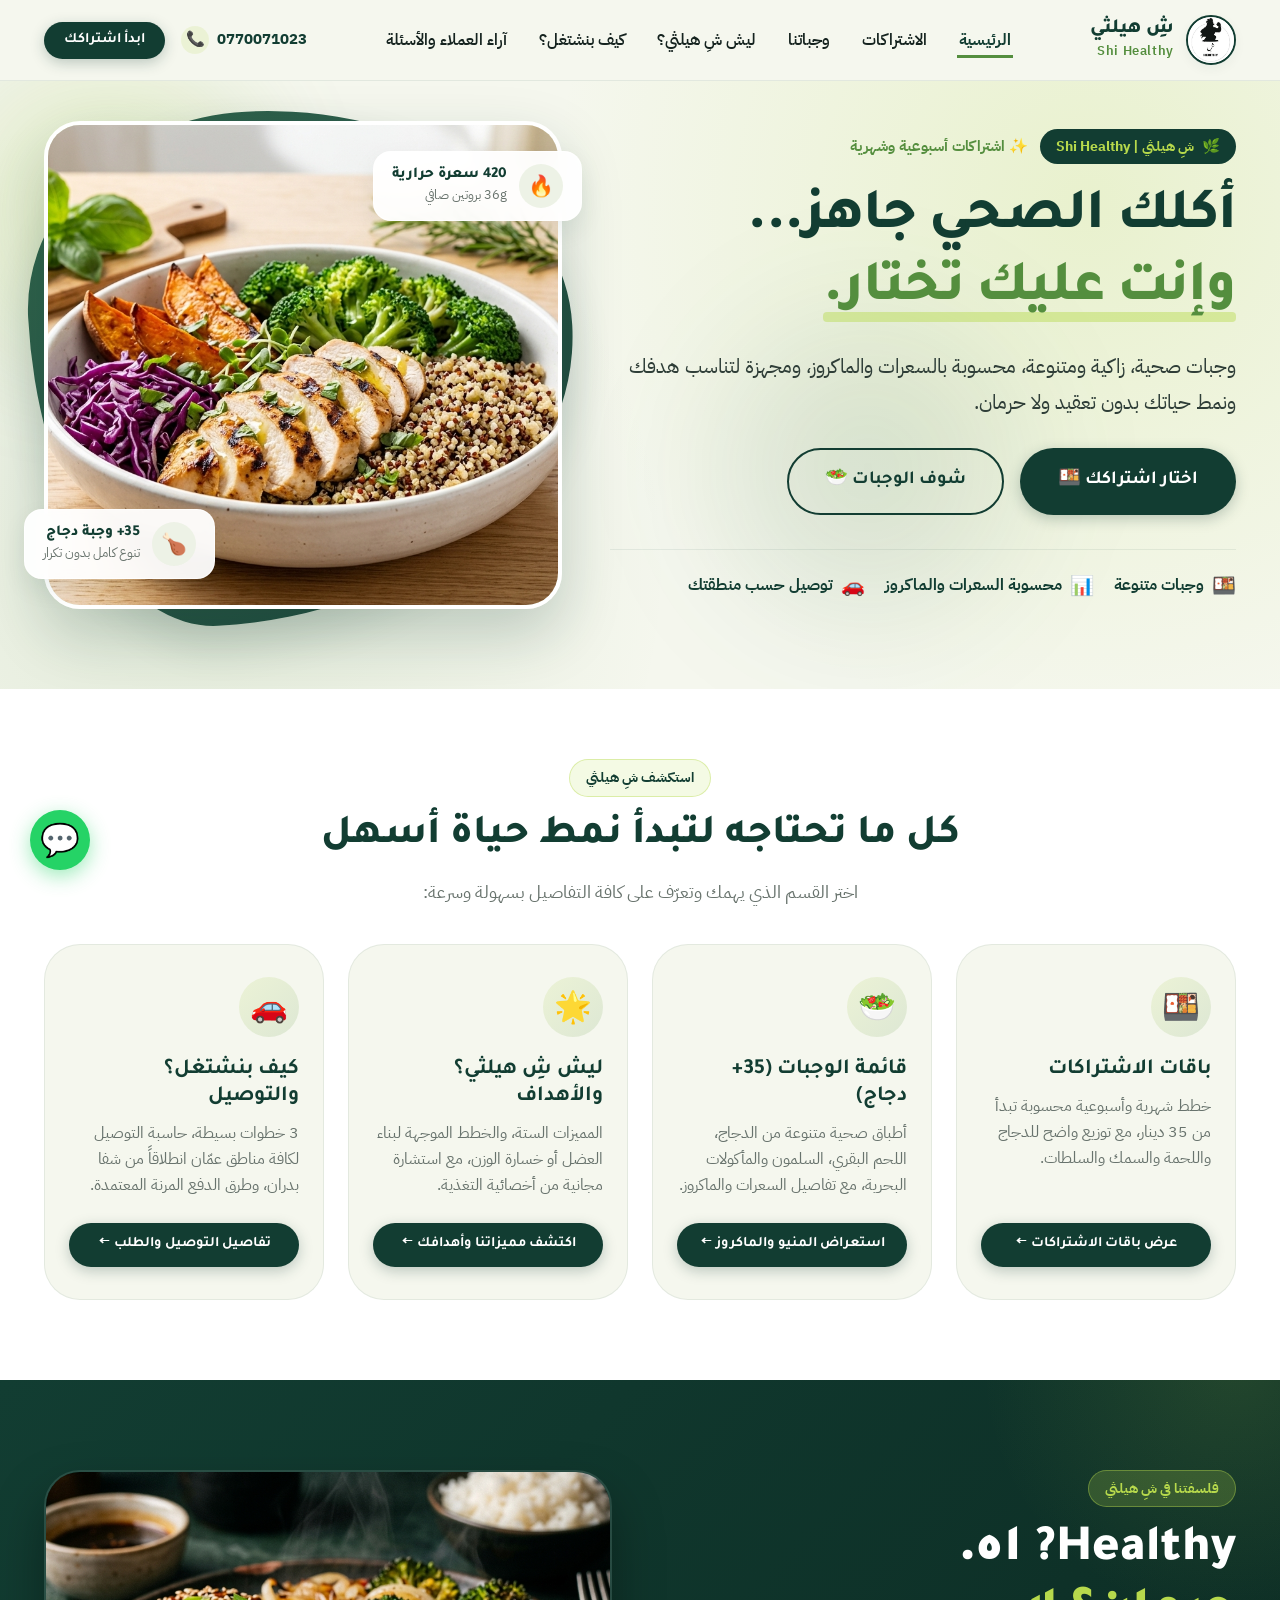
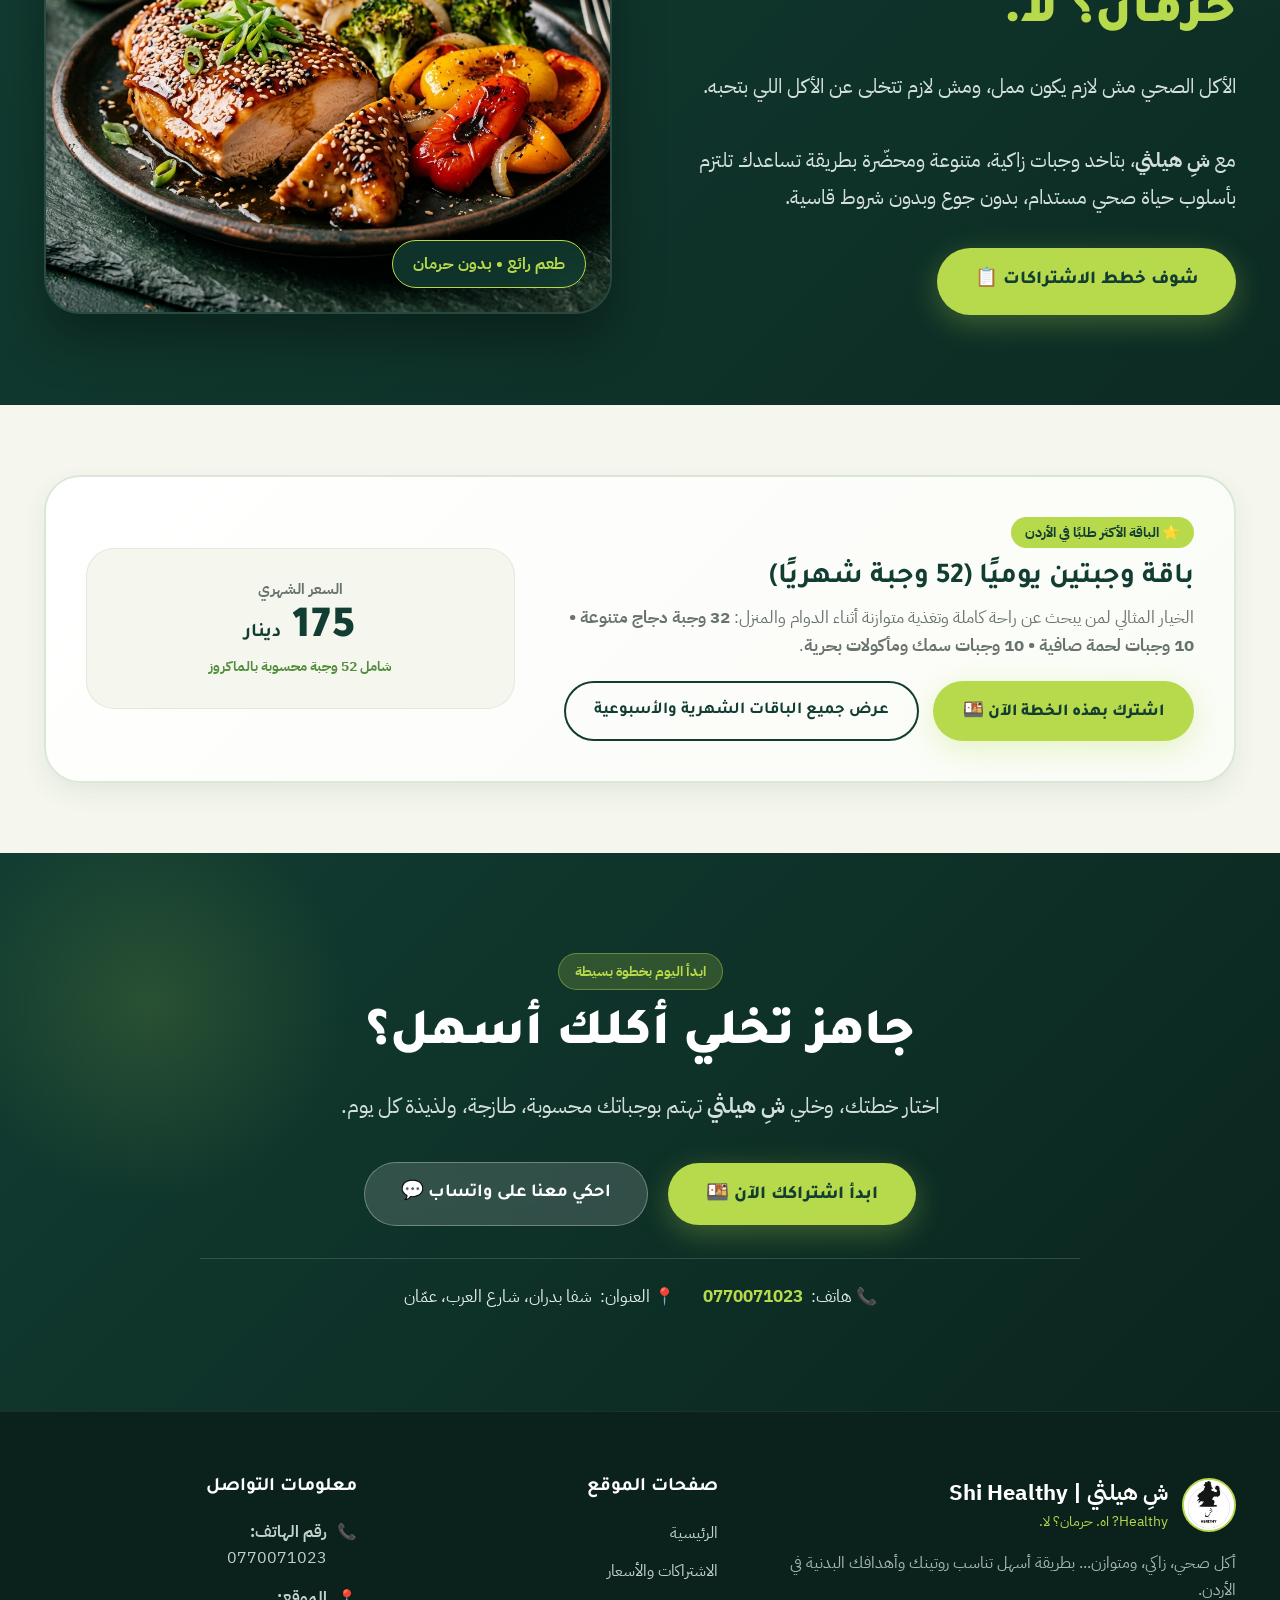
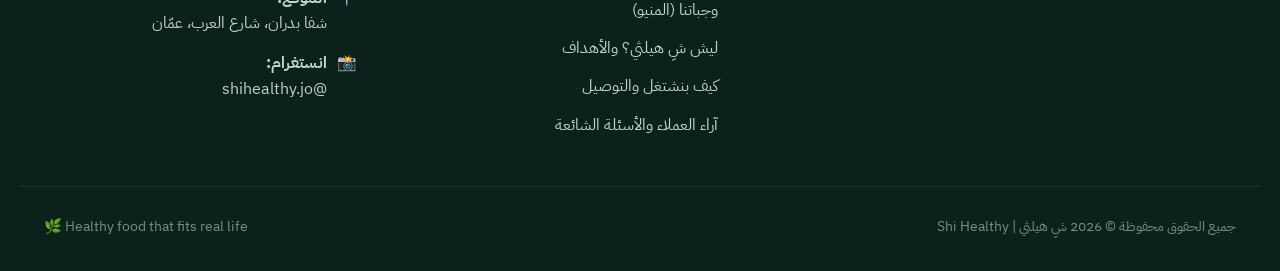
==== commit febcb6f6: "feat: restructure into modular multi-page architecture with short homepage and dedicated subpages" ====
--- a/index.html
+++ b/index.html
@@ -3,7 +3,7 @@
 <head>
   <meta charset="UTF-8">
   <meta name="viewport" content="width=device-width, initial-scale=1.0">
-  <title>شِ هيلثي | Shi Healthy - اشتراكات وجبات صحية محسوبة في الأردن</title>
+  <title>شِ هيلثي | Shi Healthy - اشتراكات وجبات صحية في الأردن</title>
   <meta name="description" content="وجبات صحية، زاكية ومتنوعة محسوبة بالسعرات والماكروز في الأردن. شِ هيلثي توفر لك اشتراكات شهرية وأسبوعية تريحك من التفكير اليومي في الأكل. Healthy? اه. حرمان؟ لا.">
   <meta name="theme-color" content="#123D32">
   <meta property="og:title" content="شِ هيلثي | Shi Healthy - اشتراكات وجبات صحية في عمّان">
@@ -27,7 +27,7 @@
   <header class="site-header" id="site-header">
     <div class="container navbar">
       <!-- Right: Brand Logo & Title -->
-      <a href="#hero" class="nav-brand" id="brand-logo-link" aria-label="شِ هيلثي الرئيسية">
+      <a href="index.html" class="nav-brand" id="brand-logo-link" aria-label="شِ هيلثي الرئيسية">
         <img src="assets/images/shi_healthy_logo.png" alt="شعار شِ هيلثي" class="nav-logo-img" width="50" height="50">
         <div class="nav-brand-text">
           <span class="brand-arabic">شِ هيلثي</span>
@@ -38,13 +38,12 @@
       <!-- Center: Navigation Links -->
       <nav class="desktop-nav" aria-label="القائمة الرئيسية">
         <ul class="nav-links">
-          <li><a href="#hero" id="nav-link-home">الرئيسية</a></li>
-          <li><a href="#subscriptions" id="nav-link-subs">الاشتراكات</a></li>
-          <li><a href="#variety" id="nav-link-meals">وجباتنا</a></li>
-          <li><a href="#why-shi" id="nav-link-why">ليش شِ هيلثي؟</a></li>
-          <li><a href="#how-it-works" id="nav-link-how">كيف بنشتغل؟</a></li>
-          <li><a href="#social-proof" id="nav-link-reviews">آراء العملاء</a></li>
-          <li><a href="#faq" id="nav-link-faq">الأسئلة الشائعة</a></li>
+          <li><a href="index.html" class="active" id="nav-link-home">الرئيسية</a></li>
+          <li><a href="subscriptions.html" id="nav-link-subs">الاشتراكات</a></li>
+          <li><a href="meals.html" id="nav-link-meals">وجباتنا</a></li>
+          <li><a href="why-us.html" id="nav-link-why">ليش شِ هيلثي؟</a></li>
+          <li><a href="how-it-works.html" id="nav-link-how">كيف بنشتغل؟</a></li>
+          <li><a href="reviews-faq.html" id="nav-link-reviews">آراء العملاء والأسئلة</a></li>
         </ul>
       </nav>
 
@@ -85,14 +84,12 @@
       </div>
 
       <ul class="mobile-links">
-        <li><a href="#hero">الرئيسية</a></li>
-        <li><a href="#subscriptions">الاشتراكات</a></li>
-        <li><a href="#variety">وجباتنا</a></li>
-        <li><a href="#why-shi">ليش شِ هيلثي؟</a></li>
-        <li><a href="#how-it-works">كيف بنشتغل؟</a></li>
-        <li><a href="#social-proof">آراء العملاء</a></li>
-        <li><a href="#faq">الأسئلة الشائعة</a></li>
-        <li><a href="#delivery">التوصيل والموقع</a></li>
+        <li><a href="index.html" class="active">الرئيسية</a></li>
+        <li><a href="subscriptions.html">الاشتراكات</a></li>
+        <li><a href="meals.html">وجباتنا (المنيو)</a></li>
+        <li><a href="why-us.html">ليش شِ هيلثي؟</a></li>
+        <li><a href="how-it-works.html">كيف بنشتغل والتوصيل</a></li>
+        <li><a href="reviews-faq.html">آراء العملاء والأسئلة الشائعة</a></li>
       </ul>
 
       <div class="mobile-nav-footer">
@@ -108,7 +105,7 @@
 
   <main>
     <!-- ==========================================================================
-         6. Hero Section
+         Hero Section (Focused & Punchy)
          ========================================================================== -->
     <section class="hero-section" id="hero">
       <div class="hero-shape-blob-1"></div>
@@ -134,10 +131,10 @@
           </p>
 
           <div class="hero-cta-group">
-            <a href="#subscriptions" class="btn btn-primary btn-lg" id="hero-primary-cta">
+            <a href="subscriptions.html" class="btn btn-primary btn-lg" id="hero-primary-cta">
               اختار اشتراكك 🍱
             </a>
-            <a href="#variety" class="btn btn-secondary btn-lg" id="hero-secondary-cta">
+            <a href="meals.html" class="btn btn-secondary btn-lg" id="hero-secondary-cta">
               شوف الوجبات 🥗
             </a>
           </div>
@@ -188,49 +185,62 @@
     </section>
 
     <!-- ==========================================================================
-         7. Problem Section (Jordanian Context)
+         Sections Gateway (Fast Navigation to Subpages)
          ========================================================================== -->
-    <section class="problem-section" id="problem">
+    <section class="sections-gateway">
       <div class="container">
-        <div class="problem-lead-box">
-          <span class="section-tag">الحل العملي ليومك</span>
-          <h2>كل يوم نفس السؤال... شو آكل؟</h2>
-          <p class="problem-text">
-            بين الدوام، الدراسة، الجيم والالتزامات، آخر إشي بدك تفكر فيه هو:<br>
-            <strong>شو أطبخ؟ شو أطلب؟ وهل هاي الوجبة بتناسب هدفي؟</strong>
-          </p>
-          <div class="problem-solution-callout">
-            شِ هيلثي بتخلي الموضوع أبسط: <strong>إنت اختار خطتك، وإحنا نهتم بالباقي.</strong>
-          </div>
-        </div>
-
-        <div class="benefit-cards-grid">
-          <!-- Benefit 1 -->
-          <div class="benefit-card">
-            <div class="benefit-icon-circle">⏱️</div>
-            <h3>وفّر وقتك</h3>
-            <p>بدون طبخ يومي ولا تجهيز ولا تفكير، وجبتك بتوصلك جاهزة بأعلى جودة وتوازن.</p>
-          </div>
-
-          <!-- Benefit 2 -->
-          <div class="benefit-card">
-            <div class="benefit-icon-circle">🍲</div>
-            <h3>نوّع أكلك</h3>
-            <p>وجبات مختلفة ولذيذة محضرة بتتبيلات مبتكرة تخليك تستمر برحلتك الصحية بدون أي ملل.</p>
-          </div>
-
-          <!-- Benefit 3 -->
-          <div class="benefit-card">
-            <div class="benefit-icon-circle">🎯</div>
-            <h3>اختار حسب هدفك</h3>
-            <p>خطط مرنة تناسب احتياجاتك الرياضية وأسلوب حياتك، سواء كنت ببناء عضل أو نزول وزن.</p>
+        <div class="section-header text-center" style="margin-bottom: 24px;">
+          <span class="section-tag">استكشف شِ هيلثي</span>
+          <h2>كل ما تحتاجه لتبدأ نمط حياة أسهل</h2>
+          <p>اختر القسم الذي يهمك وتعرّف على كافة التفاصيل بسهولة وسرعة:</p>
+        </div>
+
+        <div class="sections-gateway-grid">
+          <!-- Gateway 1: Subscriptions -->
+          <div class="gateway-card">
+            <div>
+              <div class="gateway-icon">🍱</div>
+              <h3>باقات الاشتراكات</h3>
+              <p>خطط شهرية وأسبوعية محسوبة تبدأ من 35 دينار، مع توزيع واضح للدجاج واللحمة والسمك والسلطات.</p>
+            </div>
+            <a href="subscriptions.html" class="btn btn-primary btn-sm">عرض باقات الاشتراكات ←</a>
+          </div>
+
+          <!-- Gateway 2: Meals / Menu -->
+          <div class="gateway-card">
+            <div>
+              <div class="gateway-icon">🥗</div>
+              <h3>قائمة الوجبات (35+ دجاج)</h3>
+              <p>أطباق صحية متنوعة من الدجاج، اللحم البقري، السلمون والمأكولات البحرية، مع تفاصيل السعرات والماكروز.</p>
+            </div>
+            <a href="meals.html" class="btn btn-primary btn-sm">استعراض المنيو والماكروز ←</a>
+          </div>
+
+          <!-- Gateway 3: Why Us & Goals -->
+          <div class="gateway-card">
+            <div>
+              <div class="gateway-icon">🌟</div>
+              <h3>ليش شِ هيلثي؟ والأهداف</h3>
+              <p>المميزات الستة، والخطط الموجهة لبناء العضل أو خسارة الوزن، مع استشارة مجانية من أخصائية التغذية.</p>
+            </div>
+            <a href="why-us.html" class="btn btn-primary btn-sm">اكتشف مميزاتنا وأهدافك ←</a>
+          </div>
+
+          <!-- Gateway 4: How it Works & Delivery -->
+          <div class="gateway-card">
+            <div>
+              <div class="gateway-icon">🚗</div>
+              <h3>كيف بنشتغل؟ والتوصيل</h3>
+              <p>3 خطوات بسيطة، حاسبة التوصيل لكافة مناطق عمّان انطلاقاً من شفا بدران، وطرق الدفع المرنة المعتمدة.</p>
+            </div>
+            <a href="how-it-works.html" class="btn btn-primary btn-sm">تفاصيل التوصيل والطلب ←</a>
           </div>
         </div>
       </div>
     </section>
 
     <!-- ==========================================================================
-         8. Core Brand Message Section ("Healthy? اه. حرمان؟ لا.")
+         Core Brand Message ("Healthy? اه. حرمان؟ لا.")
          ========================================================================== -->
     <section class="brand-message-section" id="brand-message">
       <div class="container message-grid">
@@ -246,8 +256,8 @@
             الأكل الصحي مش لازم يكون ممل، ومش لازم تتخلى عن الأكل اللي بتحبه.<br><br>
             مع <strong>شِ هيلثي</strong>، بتاخد وجبات زاكية، متنوعة ومحضّرة بطريقة تساعدك تلتزم بأسلوب حياة صحي مستدام، بدون جوع وبدون شروط قاسية.
           </p>
-          <a href="#subscriptions" class="btn btn-lime btn-lg" id="message-cta-btn">
-            شوف الاشتراكات 📋
+          <a href="subscriptions.html" class="btn btn-lime btn-lg">
+            شوف خطط الاشتراكات 📋
           </a>
         </div>
 
@@ -259,1024 +269,39 @@
     </section>
 
     <!-- ==========================================================================
-         9. Subscription Section (MOST IMPORTANT SECTION)
+         Featured Plan Highlight (The Most Popular Plan)
          ========================================================================== -->
-    <section class="subscription-section" id="subscriptions">
+    <section class="featured-plan-section">
       <div class="container">
-        <div class="section-header text-center">
-          <span class="section-tag">باقات الاشتراكات</span>
-          <h2>اختار الخطة اللي تناسب يومك</h2>
-          <p>سواء بدك وجبة يوميًا، وجبتين، أو 3 وجبات... عندنا خطة تناسب روتينك ونمط حياتك.</p>
-        </div>
-
-        <!-- Toggle Tabs: Monthly vs Weekly -->
-        <div class="subscription-toggle-wrap">
-          <div class="subscription-toggle" role="tablist">
-            <button class="toggle-btn active" id="toggle-monthly" role="tab" aria-selected="true">
-              الاشتراكات الشهرية 📅
-            </button>
-            <button class="toggle-btn" id="toggle-weekly" role="tab" aria-selected="false">
-              الاشتراكات الأسبوعية ⚡
-            </button>
-          </div>
-        </div>
-
-        <!-- Monthly Plans Wrapper -->
-        <div class="plans-container" id="monthly-plans-wrapper">
-          <!-- Top 3 Monthly Plans Grid -->
-          <div class="plans-grid">
-            <!-- Plan 1: 3 Meals Daily -->
-            <div class="plan-card" id="card-plan-m-3">
-              <div class="plan-header">
-                <h3 class="plan-title">3 وجبات يوميًا</h3>
-                <span class="plan-meals-count">78 وجبة شهريًا</span>
-              </div>
-              <div class="plan-price-box">
-                <div class="price-main">260 <span class="price-currency">دينار</span></div>
-                <div class="price-period">/ شهريًا</div>
-              </div>
-              <div class="plan-breakdown">
-                <div class="breakdown-title">توزيع الوجبات الشهري:</div>
-                <ul class="breakdown-list">
-                  <li class="breakdown-item">
-                    <span class="breakdown-icon">🍗</span>
-                    <span>48 وجبة دجاج متنوعة</span>
-                  </li>
-                  <li class="breakdown-item">
-                    <span class="breakdown-icon">🥩</span>
-                    <span>15 وجبة لحمة صافية</span>
-                  </li>
-                  <li class="breakdown-item">
-                    <span class="breakdown-icon">🐟</span>
-                    <span>15 وجبة سمك ومأكولات بحرية</span>
-                  </li>
-                </ul>
-              </div>
-              <div class="plan-footer">
-                <button class="btn btn-primary trigger-subscription-flow" data-plan-id="plan-m-3">
-                  اختار هذا الاشتراك
-                </button>
-              </div>
-            </div>
-
-            <!-- Plan 2: 2 Meals Daily (POPULAR / HIGHLIGHTED) -->
-            <div class="plan-card popular" id="card-plan-m-2">
-              <span class="plan-badge-popular">⭐ الأكثر طلبًا</span>
-              <div class="plan-header">
-                <h3 class="plan-title">وجبتين يوميًا</h3>
-                <span class="plan-meals-count">52 وجبة شهريًا</span>
-              </div>
-              <div class="plan-price-box">
-                <div class="price-main">175 <span class="price-currency">دينار</span></div>
-                <div class="price-period">/ شهريًا</div>
-              </div>
-              <div class="plan-breakdown">
-                <div class="breakdown-title">توزيع الوجبات الشهري:</div>
-                <ul class="breakdown-list">
-                  <li class="breakdown-item">
-                    <span class="breakdown-icon">🍗</span>
-                    <span>32 وجبة دجاج متنوعة</span>
-                  </li>
-                  <li class="breakdown-item">
-                    <span class="breakdown-icon">🥩</span>
-                    <span>10 وجبات لحمة صافية</span>
-                  </li>
-                  <li class="breakdown-item">
-                    <span class="breakdown-icon">🐟</span>
-                    <span>10 وجبات سمك ومأكولات بحرية</span>
-                  </li>
-                </ul>
-              </div>
-              <div class="plan-footer">
-                <button class="btn btn-lime trigger-subscription-flow" data-plan-id="plan-m-2">
-                  اختار هذا الاشتراك
-                </button>
-              </div>
-            </div>
-
-            <!-- Plan 3: 1 Meal Daily -->
-            <div class="plan-card" id="card-plan-m-1">
-              <div class="plan-header">
-                <h3 class="plan-title">وجبة يوميًا</h3>
-                <span class="plan-meals-count">26 وجبة شهريًا</span>
-              </div>
-              <div class="plan-price-box">
-                <div class="price-main">90 <span class="price-currency">دينار</span></div>
-                <div class="price-period">/ شهريًا</div>
-              </div>
-              <div class="plan-breakdown">
-                <div class="breakdown-title">توزيع الوجبات الشهري:</div>
-                <ul class="breakdown-list">
-                  <li class="breakdown-item">
-                    <span class="breakdown-icon">🍗</span>
-                    <span>16 وجبة دجاج متنوعة</span>
-                  </li>
-                  <li class="breakdown-item">
-                    <span class="breakdown-icon">🥩</span>
-                    <span>5 وجبات لحمة صافية</span>
-                  </li>
-                  <li class="breakdown-item">
-                    <span class="breakdown-icon">🐟</span>
-                    <span>5 وجبات سمك ومأكولات بحرية</span>
-                  </li>
-                </ul>
-              </div>
-              <div class="plan-footer">
-                <button class="btn btn-primary trigger-subscription-flow" data-plan-id="plan-m-1">
-                  اختار هذا الاشتراك
-                </button>
-              </div>
-            </div>
-          </div>
-
-          <!-- Specialized Monthly Plans Grid (Chicken & Salads) -->
-          <div class="plans-grid-special">
-            <!-- Plan 4: Chicken Plan -->
-            <div class="plan-card" id="card-plan-m-chicken">
-              <div class="plan-header">
-                <h3 class="plan-title">اشتراك الدجاج</h3>
-                <span class="plan-meals-count">26 وجبة دجاج شهريًا</span>
-              </div>
-              <div class="plan-price-box">
-                <div class="price-main">75 <span class="price-currency">دينار</span></div>
-                <div class="price-period">/ شهريًا</div>
-              </div>
-              <div class="plan-breakdown">
-                <div class="breakdown-title">تفاصيل الخطة:</div>
-                <ul class="breakdown-list">
-                  <li class="breakdown-item">
-                    <span class="breakdown-icon">🍗</span>
-                    <span>26 وجبة دجاج غنية بالبروتين</span>
-                  </li>
-                  <li class="breakdown-item">
-                    <span class="breakdown-icon">🥗</span>
-                    <span>تنوع كبير من أكثر من 35 وصفة دجاج</span>
-                  </li>
-                  <li class="breakdown-item">
-                    <span class="breakdown-icon">📊</span>
-                    <span>محسوبة الماكروز والكارب</span>
-                  </li>
-                </ul>
-              </div>
-              <div class="plan-footer">
-                <button class="btn btn-secondary trigger-subscription-flow" data-plan-id="plan-m-chicken">
-                  اختار هذا الاشتراك
-                </button>
-              </div>
-            </div>
-
-            <!-- Plan 5: Salad Plan -->
-            <div class="plan-card" id="card-plan-m-salad">
-              <div class="plan-header">
-                <h3 class="plan-title">اشتراك السلطات</h3>
-                <span class="plan-meals-count">26 سلطة شهريًا</span>
-              </div>
-              <div class="plan-price-box">
-                <div class="price-main">55 <span class="price-currency">دينار</span></div>
-                <div class="price-period">/ شهريًا</div>
-              </div>
-              <div class="plan-breakdown">
-                <div class="breakdown-title">تفاصيل الخطة:</div>
-                <ul class="breakdown-list">
-                  <li class="breakdown-item">
-                    <span class="breakdown-icon">🥗</span>
-                    <span>26 سلطة حجم كبير مع بروتين</span>
-                  </li>
-                  <li class="breakdown-item">
-                    <span class="breakdown-icon">🥑</span>
-                    <span>مكونات طازجة يومية (كينوا، حلوم، مكسرات)</span>
-                  </li>
-                  <li class="breakdown-item">
-                    <span class="breakdown-icon">🍋</span>
-                    <span>صوصات دايت خفيفة صحية</span>
-                  </li>
-                </ul>
-              </div>
-              <div class="plan-footer">
-                <button class="btn btn-secondary trigger-subscription-flow" data-plan-id="plan-m-salad">
-                  اختار هذا الاشتراك
-                </button>
-              </div>
-            </div>
-          </div>
-        </div>
-
-        <!-- Weekly Plans Wrapper (Hidden initially) -->
-        <div class="plans-container" id="weekly-plans-wrapper" style="display: none;">
-          <div class="plans-grid-weekly">
-            <!-- Weekly Plan 1 -->
-            <div class="plan-card" id="card-plan-w-14">
-              <div class="plan-header">
-                <h3 class="plan-title">14 وجبة أسبوعية</h3>
-                <span class="plan-meals-count">وجبتين يوميًا لمدة أسبوع</span>
-              </div>
-              <div class="plan-price-box">
-                <div class="price-main">65 <span class="price-currency">دينار</span></div>
-                <div class="price-period">/ أسبوعيًا</div>
-              </div>
-              <div class="plan-breakdown">
-                <div class="breakdown-title">توزيع الوجبات الأسبوعي:</div>
-                <ul class="breakdown-list">
-                  <li class="breakdown-item">
-                    <span class="breakdown-icon">🍗</span>
-                    <span>8 وجبات دجاج</span>
-                  </li>
-                  <li class="breakdown-item">
-                    <span class="breakdown-icon">🥩</span>
-                    <span>3 وجبات لحمة</span>
-                  </li>
-                  <li class="breakdown-item">
-                    <span class="breakdown-icon">🐟</span>
-                    <span>3 وجبات سمك</span>
-                  </li>
-                </ul>
-              </div>
-              <div class="plan-footer">
-                <button class="btn btn-primary trigger-subscription-flow" data-plan-id="plan-w-14">
-                  اشترك أسبوعيًا
-                </button>
-              </div>
-            </div>
-
-            <!-- Weekly Plan 2 -->
-            <div class="plan-card" id="card-plan-w-7">
-              <div class="plan-header">
-                <h3 class="plan-title">7 وجبات أسبوعية</h3>
-                <span class="plan-meals-count">وجبة يوميًا لمدة أسبوع</span>
-              </div>
-              <div class="plan-price-box">
-                <div class="price-main">35 <span class="price-currency">دينار</span></div>
-                <div class="price-period">/ أسبوعيًا</div>
-              </div>
-              <div class="plan-breakdown">
-                <div class="breakdown-title">توزيع الوجبات الأسبوعي:</div>
-                <ul class="breakdown-list">
-                  <li class="breakdown-item">
-                    <span class="breakdown-icon">🍗</span>
-                    <span>5 وجبات دجاج</span>
-                  </li>
-                  <li class="breakdown-item">
-                    <span class="breakdown-icon">🥩</span>
-                    <span>1 وجبة لحمة</span>
-                  </li>
-                  <li class="breakdown-item">
-                    <span class="breakdown-icon">🐟</span>
-                    <span>1 وجبة سمك</span>
-                  </li>
-                </ul>
-              </div>
-              <div class="plan-footer">
-                <button class="btn btn-primary trigger-subscription-flow" data-plan-id="plan-w-7">
-                  اشترك أسبوعيًا
-                </button>
-              </div>
-            </div>
-          </div>
-        </div>
-
-        <!-- Honest Small Note Below Plans -->
-        <div class="subscription-note">
-          <p>
-            ℹ️ <strong>ملاحظة هامة:</strong> أسعار الاشتراكات لا تشمل التوصيل. تكلفة التوصيل تعتمد على منطقة التوصيل داخل عمّان، وتتوفر أحيانًا عروض توصيل مجاني على بعض الاشتراكات الشهرية.
-          </p>
+        <div class="featured-plan-box">
+          <div class="featured-plan-info">
+            <span class="featured-plan-badge">⭐ الباقة الأكثر طلبًا في الأردن</span>
+            <h3>باقة وجبتين يوميًا (52 وجبة شهريًا)</h3>
+            <p>
+              الخيار المثالي لمن يبحث عن راحة كاملة وتغذية متوازنة أثناء الدوام والمنزل:
+              <strong>32 وجبة دجاج متنوعة • 10 وجبات لحمة صافية • 10 وجبات سمك ومأكولات بحرية</strong>.
+            </p>
+            <div style="margin-top: 20px; display: flex; gap: 14px; flex-wrap: wrap;">
+              <button class="btn btn-lime trigger-subscription-flow" data-plan-id="plan-m-2">
+                اشترك بهذه الخطة الآن 🍱
+              </button>
+              <a href="subscriptions.html" class="btn btn-secondary">
+                عرض جميع الباقات الشهرية والأسبوعية
+              </a>
+            </div>
+          </div>
+
+          <div class="featured-plan-pricing">
+            <span style="font-size: 0.95rem; font-weight: 700; color: var(--text-muted); display: block; margin-bottom: 6px;">السعر الشهري</span>
+            <div class="price-main">175 <span style="font-size: 1.2rem; font-weight: 700;">دينار</span></div>
+            <span style="font-size: 0.88rem; color: var(--fresh-green); font-weight: 700;">شامل 52 وجبة محسوبة بالماكروز</span>
+          </div>
         </div>
       </div>
     </section>
 
     <!-- ==========================================================================
-         14. Food Variety Section ("35 وجبة دجاج")
-         ========================================================================== -->
-    <section class="variety-section" id="variety">
-      <div class="container">
-        <div class="variety-intro-grid">
-          <div class="variety-intro-text">
-            <span class="section-tag">تنوع لا يقاوم</span>
-            <h2>35 وجبة دجاج... ولسه بدك تقول الأكل الصحي ممل؟</h2>
-            <p>
-              التزامك ما لازم يعني تكرر نفس الوجبة كل يوم.<br><br>
-              عشان هيك وفرنا تنوع كبير بوجبات الدجاج، بالإضافة لوجبات اللحمة الصافية، السلمون والمأكولات البحرية، والأطباق الأردنية المحضرة بطريقة دايت متوازنة، حتى تقدر تستمر بدون ما تحس إنك عالق بنفس الطبق.
-            </p>
-            <a href="#subscriptions" class="btn btn-primary" id="variety-primary-btn">
-              شوف الاشتراكات واختار وجباتك 🍲
-            </a>
-          </div>
-
-          <div class="variety-intro-img">
-            <img src="assets/images/variety_chicken.jpg" alt="تشكيلة متنوعة من أكثر من 35 وجبة دجاج صحية في شِ هيلثي" width="600" height="380" loading="lazy">
-          </div>
-        </div>
-
-        <!-- Filter Tabs -->
-        <div class="meal-filter-tabs">
-          <button class="filter-tab active" data-filter="all">جميع الوجبات 🍽️</button>
-          <button class="filter-tab" data-filter="chicken">وجبات الدجاج (35+ صنف) 🍗</button>
-          <button class="filter-tab" data-filter="beef">وجبات اللحم البقري 🥩</button>
-          <button class="filter-tab" data-filter="fish">السمك والمأكولات البحرية 🐟</button>
-          <button class="filter-tab" data-filter="salad">السلطات الصحية 🥗</button>
-          <button class="filter-tab" data-filter="daily">وجبات أردنية ويومية 🇯🇴</button>
-        </div>
-
-        <!-- Meals Showcase Grid -->
-        <div class="meals-showcase-grid" id="meals-grid-container">
-          <!-- Meal 1: Chicken Herb -->
-          <div class="meal-showcase-card" data-category="chicken">
-            <div class="meal-card-img-wrap">
-              <img src="assets/images/hero_dish.jpg" alt="دجاج مشوي بالأعشاب" loading="lazy">
-              <span class="meal-tag-category">دجاج مشوي</span>
-            </div>
-            <div class="meal-card-content">
-              <h4 class="meal-card-title">دجاج مشوي بالأعشاب</h4>
-              <p class="meal-card-desc">150g صدر دجاج متبل بالأعشاب الطازجة مع كينوا وخضار مشوية سوتيه.</p>
-              <div class="meal-macros-row">
-                <div class="macro-badge"><span>🔥</span> <span class="value">420 سعرة</span></div>
-                <div class="macro-badge"><span>💪</span> <span class="value">36g بروتين</span></div>
-                <div class="macro-badge"><span>🌾</span> <span class="value">32g كارب</span></div>
-              </div>
-            </div>
-          </div>
-
-          <!-- Meal 2: Salmon -->
-          <div class="meal-showcase-card" data-category="fish">
-            <div class="meal-card-img-wrap">
-              <img src="assets/images/meal_salmon.jpg" alt="سلمون مشوي بالليمون والأعشاب" loading="lazy">
-              <span class="meal-tag-category">مأكولات بحرية</span>
-            </div>
-            <div class="meal-card-content">
-              <h4 class="meal-card-title">سلمون مشوي بالليمون والأعشاب</h4>
-              <p class="meal-card-desc">150g فيليه سلمون نرويجي طازج مع مكعبات بطاطا حلوة مشوية وبروكلي سوتيه.</p>
-              <div class="meal-macros-row">
-                <div class="macro-badge"><span>🔥</span> <span class="value">520 سعرة</span></div>
-                <div class="macro-badge"><span>💪</span> <span class="value">40g بروتين</span></div>
-                <div class="macro-badge"><span>🌾</span> <span class="value">22g كارب</span></div>
-              </div>
-            </div>
-          </div>
-
-          <!-- Meal 3: Beef Kofta -->
-          <div class="meal-showcase-card" data-category="beef">
-            <div class="meal-card-img-wrap">
-              <img src="assets/images/meal_beef.jpg" alt="كفتة لحم مشوية مع أرز بني" loading="lazy">
-              <span class="meal-tag-category">لحوم صافية</span>
-            </div>
-            <div class="meal-card-content">
-              <h4 class="meal-card-title">كفتة لحم مشوية مع أرز بني</h4>
-              <p class="meal-card-desc">150g كفتة لحم عجل خالية من الدهون مع أرز أسمر، طماطم مشوية وكوسا.</p>
-              <div class="meal-macros-row">
-                <div class="macro-badge"><span>🔥</span> <span class="value">480 سعرة</span></div>
-                <div class="macro-badge"><span>💪</span> <span class="value">34g بروتين</span></div>
-                <div class="macro-badge"><span>🌾</span> <span class="value">35g كارب</span></div>
-              </div>
-            </div>
-          </div>
-
-          <!-- Meal 4: Salad -->
-          <div class="meal-showcase-card" data-category="salad">
-            <div class="meal-card-img-wrap">
-              <img src="assets/images/meal_salad.jpg" alt="سلطة كينوا بروتين مع حلوم" loading="lazy">
-              <span class="meal-tag-category">سلطات صحية</span>
-            </div>
-            <div class="meal-card-content">
-              <h4 class="meal-card-title">سلطة كينوا بروتين مع حلوم</h4>
-              <p class="meal-card-desc">سلطة حجم كبير مع جبنة حلوم مشوية خفيفة الدسم، أفوكادو، كينوا وإدامامي.</p>
-              <div class="meal-macros-row">
-                <div class="macro-badge"><span>🔥</span> <span class="value">350 سعرة</span></div>
-                <div class="macro-badge"><span>💪</span> <span class="value">22g بروتين</span></div>
-                <div class="macro-badge"><span>🌾</span> <span class="value">28g كارب</span></div>
-              </div>
-            </div>
-          </div>
-
-          <!-- Meal 5: Chicken Teriyaki -->
-          <div class="meal-showcase-card" data-category="chicken">
-            <div class="meal-card-img-wrap">
-              <img src="assets/images/food_experience.jpg" alt="دجاج ترياكي صحي" loading="lazy">
-              <span class="meal-tag-category">دجاج مشوي</span>
-            </div>
-            <div class="meal-card-content">
-              <h4 class="meal-card-title">دجاج ترياكي صحي مع سمسم</h4>
-              <p class="meal-card-desc">150g صدر دجاج بصوص ترياكي خفيف، فلفل ألوان وبروكلي وأرز بني.</p>
-              <div class="meal-macros-row">
-                <div class="macro-badge"><span>🔥</span> <span class="value">430 سعرة</span></div>
-                <div class="macro-badge"><span>💪</span> <span class="value">35g بروتين</span></div>
-                <div class="macro-badge"><span>🌾</span> <span class="value">38g كارب</span></div>
-              </div>
-            </div>
-          </div>
-
-          <!-- Meal 6: Jordanian Kabseh -->
-          <div class="meal-showcase-card" data-category="daily">
-            <div class="meal-card-img-wrap">
-              <img src="assets/images/variety_chicken.jpg" alt="كبسة دجاج صحية" loading="lazy">
-              <span class="meal-tag-category">وجبات أردنية</span>
-            </div>
-            <div class="meal-card-content">
-              <h4 class="meal-card-title">كبسة دجاج صحية مع دقوس</h4>
-              <p class="meal-card-desc">150g صدر دجاج مع أرز كبسة خالي من الدهون المهدرجة مع صلصة دقوس حارة.</p>
-              <div class="meal-macros-row">
-                <div class="macro-badge"><span>🔥</span> <span class="value">460 سعرة</span></div>
-                <div class="macro-badge"><span>💪</span> <span class="value">38g بروتين</span></div>
-                <div class="macro-badge"><span>🌾</span> <span class="value">42g كارب</span></div>
-              </div>
-            </div>
-          </div>
-
-          <!-- Meal 7: Beef Stroganoff -->
-          <div class="meal-showcase-card" data-category="beef">
-            <div class="meal-card-img-wrap">
-              <img src="assets/images/meal_beef.jpg" alt="بيف ستروجانوف دايت" loading="lazy">
-              <span class="meal-tag-category">لحوم صافية</span>
-            </div>
-            <div class="meal-card-content">
-              <h4 class="meal-card-title">بيف ستروجانوف مع فطر طازج</h4>
-              <p class="meal-card-desc">150g لحم عجل بصلصة ستروجانوف خفيفة مع فطر وبصل وفلفل رومي وكارب صحي.</p>
-              <div class="meal-macros-row">
-                <div class="macro-badge"><span>🔥</span> <span class="value">470 سعرة</span></div>
-                <div class="macro-badge"><span>💪</span> <span class="value">37g بروتين</span></div>
-                <div class="macro-badge"><span>🌾</span> <span class="value">30g كارب</span></div>
-              </div>
-            </div>
-          </div>
-
-          <!-- Meal 8: Shrimp Sweet Chili -->
-          <div class="meal-showcase-card" data-category="fish">
-            <div class="meal-card-img-wrap">
-              <img src="assets/images/meal_salmon.jpg" alt="جمبري سويت تشيلي" loading="lazy">
-              <span class="meal-tag-category">مأكولات بحرية</span>
-            </div>
-            <div class="meal-card-content">
-              <h4 class="meal-card-title">جمبري سويت تشيلي خفيف</h4>
-              <p class="meal-card-desc">120g جمبري مع صلصة سويت تشيلي قليلة السكر، جزر، فلفل ألوان وبروكلي.</p>
-              <div class="meal-macros-row">
-                <div class="macro-badge"><span>🔥</span> <span class="value">380 سعرة</span></div>
-                <div class="macro-badge"><span>💪</span> <span class="value">32g بروتين</span></div>
-                <div class="macro-badge"><span>🌾</span> <span class="value">28g كارب</span></div>
-              </div>
-            </div>
-          </div>
-        </div>
-
-        <div class="text-center">
-          <button class="btn btn-primary btn-lg trigger-subscription-flow" data-plan-id="plan-m-2">
-            شوف وجباتنا وابدأ اشتراكك 🍱
-          </button>
-        </div>
-      </div>
-    </section>
-
-    <!-- ==========================================================================
-         16. Goals Section
-         ========================================================================== -->
-    <section class="goals-section" id="goals">
-      <div class="container">
-        <div class="section-header text-center">
-          <span class="section-tag">تناسب كل هدف</span>
-          <h2>هدفك إلك... ووجبتك لازم تناسبه.</h2>
-          <p>سواء هدفك لياقة بدنية أو تنظيم حياتك اليومية، بنوفرلك الخطة اللي بتخدم احتياجك.</p>
-        </div>
-
-        <div class="goals-grid">
-          <!-- Goal 1 -->
-          <div class="goal-card">
-            <div class="goal-icon">💪</div>
-            <h3>بناء عضل</h3>
-            <p>وجبات عالية بالبروتين الصافي تساعدك تنظم أكلك ضمن روتينك الرياضي وتغذية عضلاتك.</p>
-          </div>
-
-          <!-- Goal 2 -->
-          <div class="goal-card">
-            <div class="goal-icon">⚖️</div>
-            <h3>خسارة وزن</h3>
-            <p>خيارات محسوبة السعرات بدقة تساعدك تكون أكثر وعيًا بأكلك وتلتزم بعجز السعرات براحة.</p>
-          </div>
-
-          <!-- Goal 3 -->
-          <div class="goal-card">
-            <div class="goal-icon">🧘</div>
-            <h3>المحافظة على الوزن</h3>
-            <p>نظام أسهل وأكثر استقرارًا للاستمرار ضمن أسلوب حياتك بدون تقلبات وتذبذب في الوزن.</p>
-          </div>
-
-          <!-- Goal 4 -->
-          <div class="goal-card">
-            <div class="goal-icon">🥗</div>
-            <h3>حياة صحية</h3>
-            <p>لما يكون هدفك ببساطة إنك تأكل أحسن، وتاخد عناصر غذائية نظيفة ومفيدة لجسمك وصحتك.</p>
-          </div>
-
-          <!-- Goal 5 -->
-          <div class="goal-card">
-            <div class="goal-icon">⏰</div>
-            <h3>توفير الوقت</h3>
-            <p>للي بده يأكل بشكل مرتب ومنتظم بدون عناء الطبخ اليومي وغسيل الجلي والتفكير المتعب.</p>
-          </div>
-        </div>
-
-        <div class="goals-highlight-statement">
-          <p>
-            "مش لازم يكون عندك هدف رياضي حتى تبدأ. أحيانًا هدفك بس إنك تأكل أحسن وترتاح من تفكير كل يوم." 💚
-          </p>
-        </div>
-      </div>
-    </section>
-
-    <!-- ==========================================================================
-         14. Why Shi Healthy Section
-         ========================================================================== -->
-    <section class="why-section" id="why-shi">
-      <div class="container">
-        <div class="section-header text-center">
-          <span class="section-tag">المميزات</span>
-          <h2>ليش شِ هيلثي؟</h2>
-          <p>لأننا بنجمع بين الطعم الزاكي، الحساب الدقيق، والراحة اللي بتخليك تستمر.</p>
-        </div>
-
-        <div class="why-grid">
-          <!-- Card 1 -->
-          <div class="why-card">
-            <span class="why-number">01</span>
-            <div class="why-icon-box">🍱</div>
-            <h3>تنوع كبير</h3>
-            <p>وجبات مختلفة وتتبيلات مبتكرة تخليك تستمتع بأكلك كل يوم بدون تكرار ممل.</p>
-          </div>
-
-          <!-- Card 2 -->
-          <div class="why-card">
-            <span class="why-number">02</span>
-            <div class="why-icon-box">📊</div>
-            <h3>وجبات محسوبة</h3>
-            <p>السعرات والماكروز محسوبة بالجرام لمساعدتك تختار بشكل أذكى وتعرف شو بيدخل جسمك.</p>
-          </div>
-
-          <!-- Card 3 -->
-          <div class="why-card">
-            <span class="why-number">03</span>
-            <div class="why-icon-box">🥑</div>
-            <h3>أكل متوازن</h3>
-            <p>وجبات مصممة لتكون جزء أساسي من نمط حياة صحي يدوم معك بدون حرمان.</p>
-          </div>
-
-          <!-- Card 4 -->
-          <div class="why-card">
-            <span class="why-number">04</span>
-            <div class="why-icon-box">⏳</div>
-            <h3>وفّر وقتك</h3>
-            <p>وجباتك جاهزة ومجهزة بدل ما تضيع ساعات يومك بالطبخ والتجهيز والوقوف بالمطبخ.</p>
-          </div>
-
-          <!-- Card 5 -->
-          <div class="why-card">
-            <span class="why-number">05</span>
-            <div class="why-icon-box">👩‍⚕️</div>
-            <h3>أخصائية تغذية</h3>
-            <p>مساعدة ونصائح علمية مخصصة لاختيار الخطة الأنسب إلك ولأهدافك الصحية.</p>
-          </div>
-
-          <!-- Card 6 -->
-          <div class="why-card">
-            <span class="why-number">06</span>
-            <div class="why-icon-box">🚗</div>
-            <h3>توصيل لعندك</h3>
-            <p>وجباتك بتوصلك طازجة ومرتبة لعند باب بيتك أو مكتبك حسب منطقة التوصيل.</p>
-          </div>
-        </div>
-      </div>
-    </section>
-
-    <!-- ==========================================================================
-         17. How It Works Section
-         ========================================================================== -->
-    <section class="how-section" id="how-it-works">
-      <div class="container">
-        <div class="section-header text-center">
-          <span class="section-tag">البساطة في الخطوات</span>
-          <h2>3 خطوات ووجباتك بتكون مرتبة</h2>
-          <p>بدون إجراءات معقدة ولا انتظار طويل.</p>
-        </div>
-
-        <div class="how-steps-grid">
-          <!-- Step 1 -->
-          <div class="how-step-card">
-            <div class="step-number-badge">1</div>
-            <h3>اختار خطتك</h3>
-            <p>حدد الاشتراك اللي يناسب عدد وجباتك واحتياجك اليومي (شهري أو أسبوعي).</p>
-          </div>
-
-          <!-- Step 2 -->
-          <div class="how-step-card">
-            <div class="step-number-badge">2</div>
-            <h3>اختار وجباتك</h3>
-            <p>اختار وجباتك المفضلة من تشكيلة واسعة من الدجاج واللحم والسمك والسلطات.</p>
-          </div>
-
-          <!-- Step 3 -->
-          <div class="how-step-card">
-            <div class="step-number-badge">3</div>
-            <h3>استلم وجباتك</h3>
-            <p>إحنا بنحضرها طازجة يوميًا، وإنت بتستلمها في موعدك وتكمل يومك بطاقة ونشاط.</p>
-          </div>
-        </div>
-
-        <div class="text-center">
-          <button class="btn btn-primary btn-lg trigger-subscription-flow" data-plan-id="plan-m-2">
-            ابدأ اشتراكك الآن 🚀
-          </button>
-        </div>
-      </div>
-    </section>
-
-    <!-- ==========================================================================
-         18. Nutritionist Section
-         ========================================================================== -->
-    <section class="nutritionist-section" id="nutritionist">
-      <div class="container">
-        <div class="nutritionist-card">
-          <div class="nutritionist-content">
-            <span class="section-tag" style="background: rgba(183, 217, 76, 0.2); color: var(--lime-accent); border-color: rgba(183, 217, 76, 0.4);">
-              استشارة مجانية للمشتركين
-            </span>
-            <h2>مش عارف أي خطة أنسب إلك؟</h2>
-            <p>
-              أخصائية التغذية في <strong>شِ هيلثي</strong> موجودة تساعدك تفهم خياراتك، تحسب احتياجك اليومي من السعرات والماكروز، وتختار الخطة الأنسب لاحتياجاتك ونمط حياتك وهدفك البدني.
-            </p>
-            <button class="btn btn-lime open-nutritionist-chat" id="nutritionist-cta-btn">
-              احكي مع أخصائية التغذية 💬
-            </button>
-          </div>
-
-          <!-- Clean Professional Visual Placeholder as instructed -->
-          <div class="nutritionist-visual-placeholder">
-            <div class="nutritionist-icon-big">🩺</div>
-            <h4>قسم الاستشارات الغذائية</h4>
-            <p>فريق تغذية متخصص في تقييم الخطط وحساب الماكروز بما يلائم نشاطك اليومي</p>
-            <div style="font-size: 0.85rem; color: var(--lime-accent); font-weight: 700; margin-top: 8px;">
-              ✓ استشارات مباشرة عبر واتساب
-            </div>
-          </div>
-        </div>
-      </div>
-    </section>
-
-    <!-- ==========================================================================
-         19. Social Proof Section
-         ========================================================================== -->
-    <section class="social-proof-section" id="social-proof">
-      <div class="container">
-        <div class="section-header text-center">
-          <span class="section-tag">تجارب حقيقية</span>
-          <h2>ما بدنا نحكيلك إحنا...<br>اسمع من اللي جرّبوا.</h2>
-          <p>آراء مشتركينا من عمّان الذين حوّلوا روتينهم الصحي لأسلوب حياة مستمر.</p>
-        </div>
-
-        <div class="testimonials-grid">
-          <!-- Review 1 -->
-          <div class="testimonial-card">
-            <div class="testimonial-header">
-              <div class="user-info">
-                <div class="user-avatar">ع</div>
-                <div class="user-name-box">
-                  <h4>علي ج.</h4>
-                  <span>مشترك باقة وجبتين شهريًا (الجبيهة)</span>
-                </div>
-              </div>
-              <span class="whatsapp-badge-icon">💬</span>
-            </div>
-            <p class="testimonial-text">
-              "الصراحة أول مرة التزم باشتراك وما أزهق بعد أول أسبوع! الأكل بيوصل ساخن والتتبيلة بتجنن وما في إحساس الحرمان بالمرة. دجاج الترياكي والستروجونوف رائعين 💚"
-            </p>
-            <span class="testimonial-proof-tag">✓ تجربة مشترِك موثقة</span>
-          </div>
-
-          <!-- Review 2 -->
-          <div class="testimonial-card">
-            <div class="testimonial-header">
-              <div class="user-info">
-                <div class="user-avatar">س</div>
-                <div class="user-name-box">
-                  <h4>سارة القحطاني</h4>
-                  <span>مشتركة باقة وجبة يوميًا (شفا بدران)</span>
-                </div>
-              </div>
-              <span class="whatsapp-badge-icon">💬</span>
-            </div>
-            <p class="testimonial-text">
-              "كنت أضيع وقت كل يوم بالتفكير شو أطبخ للدوام، شِ هيلثي وفروا علي التعب والوجبة مشبعة ومحسوبة بالزبط على الماكروز اللي محددلي إياها الكوتش."
-            </p>
-            <span class="testimonial-proof-tag">✓ تجربة مشترِك موثقة</span>
-          </div>
-
-          <!-- Review 3 -->
-          <div class="testimonial-card">
-            <div class="testimonial-header">
-              <div class="user-info">
-                <div class="user-avatar">م</div>
-                <div class="user-name-box">
-                  <h4>محمد عبدالله</h4>
-                  <span>مشترك باقة 3 وجبات شهريًا (تلاع العلي)</span>
-                </div>
-              </div>
-              <span class="whatsapp-badge-icon">💬</span>
-            </div>
-            <p class="testimonial-text">
-              "النظافة والترتيب بالبوكسات 10/10. كمية البروتين واضحة ومكتوبة على كل علبة، والأهم الطعم فعلًا مثل الأكل المحضر في البيت بدون دهون زيادة."
-            </p>
-            <span class="testimonial-proof-tag">✓ تجربة مشترِك موثقة</span>
-          </div>
-        </div>
-
-        <div class="social-proof-footer">
-          <h3>تجربتهم هي أكبر دليل. 💚</h3>
-          <button class="btn btn-primary btn-lg trigger-subscription-flow" data-plan-id="plan-m-2">
-            جرّبها بنفسك وابدأ اشتراكك 🍱
-          </button>
-        </div>
-      </div>
-    </section>
-
-    <!-- ==========================================================================
-         20. Food Experience Banner Section ("الأكل الصحي ممكن يكون زاكي")
-         ========================================================================== -->
-    <section class="experience-banner-section" id="food-experience">
-      <img src="assets/images/food_experience.jpg" alt="طعام صحي شهي ولذيذ" class="experience-bg-img" loading="lazy">
-      <div class="container experience-content">
-        <span class="experience-highlight-tag">Healthy? اه. حرمان؟ لا.</span>
-        <h2>الأكل الصحي ممكن يكون زاكي فعلًا.</h2>
-        <p>
-          من أول لقمة لآخر لقمة، هدفنا إنك تستمتع بوجبتك وتقدر تكمل عليها كجزء من يومك الطبيعي، بدون ما تحس إنك في حمية قاسية أو مقيد بأكلات مملة.
-        </p>
-        <a href="#variety" class="btn btn-lime btn-lg">
-          شوف المنيو وتعرف على أطباقنا 🍽️
-        </a>
-      </div>
-    </section>
-
-    <!-- ==========================================================================
-         21. Delivery Section
-         ========================================================================== -->
-    <section class="delivery-section" id="delivery">
-      <div class="container delivery-grid">
-        <div class="delivery-content">
-          <span class="section-tag">التوصيل لجميع مناطق عمّان</span>
-          <h2>إنت اختار... وإحنا بنوصّل.</h2>
-          <p>
-            وجباتك بتوصلك لعند باب بيتك أو مكان دوامك طازجة ومحفوظة بعناية حسب منطقة التوصيل في العاصمة عمّان.
-          </p>
-
-          <div class="delivery-location-card">
-            <div class="location-icon-box">📍</div>
-            <div class="location-info">
-              <h4>مطبخ ومقر شِ هيلثي الرئيسي:</h4>
-              <p>شفا بدران، شارع العرب، عمّان - المملكة الأردنية الهاشمية</p>
-            </div>
-          </div>
-
-          <div class="delivery-important-note">
-            ⚠️ <strong>تنبيه شفاف:</strong> التوصيل غير شامل سعر الاشتراك. تكلفة التوصيل تعتمد على منطقة التوصيل، وتتوفر أحيانًا عروض توصيل مجاني على بعض الاشتراكات الشهرية.
-          </div>
-
-          <button class="btn btn-primary open-delivery-modal" id="delivery-calc-btn">
-            اعرف تكلفة التوصيل لمنطقتك 🚗
-          </button>
-        </div>
-
-        <div class="delivery-visual-wrap">
-          <div class="why-card" style="background: var(--bg-light); border: 2px dashed var(--border-green);">
-            <div style="font-size: 2.4rem; margin-bottom: 12px;">🚚</div>
-            <h3 style="font-size: 1.35rem; margin-bottom: 10px; color: var(--primary-dark);">جدول التوصيل اليومي</h3>
-            <p style="font-size: 0.98rem; color: var(--text-muted); margin-bottom: 16px;">
-              يتم تحضير الوجبات فجر كل يوم وتوزيعها بسيارات مجهزة بدرجات حرارة مثالية لتصلك طازجة تمامًا وجاهزة للتسخين والاستمتاع.
-            </p>
-            <ul style="list-style: none; display: flex; flex-direction: column; gap: 8px; font-weight: 700; font-size: 0.95rem; color: var(--primary-dark);">
-              <li>✓ تغليف محكم مخصص للميكروويف</li>
-              <li>✓ مواعيد منتظمة متفق عليها مسبقًا</li>
-              <li>✓ إمكانية التوصيل للمنزل أو مكان العمل</li>
-            </ul>
-          </div>
-        </div>
-      </div>
-    </section>
-
-    <!-- ==========================================================================
-         22. Payment Section
-         ========================================================================== -->
-    <section class="payment-section" id="payments">
-      <div class="container">
-        <div class="section-header text-center" style="margin-bottom: 32px;">
-          <span class="section-tag">خيارات مرنة وموثوقة</span>
-          <h2>طرق دفع تناسبك</h2>
-          <p>ادفع بالطريقة الأنسب إلك بأمان وسهولة تامة.</p>
-        </div>
-
-        <div class="payment-methods-grid">
-          <!-- Method 1: Cash -->
-          <div class="payment-card">
-            <div class="payment-icon">💵</div>
-            <h4>الدفع عند الاستلام</h4>
-            <p>كاش عند استلام الوجبات الأولى أو بداية الاشتراك</p>
-          </div>
-
-          <!-- Method 2: Cards -->
-          <div class="payment-card">
-            <div class="payment-icon">💳</div>
-            <h4>بطاقات الائتمان</h4>
-            <p>فيزا وماستركارد عبر رابط دفع إلكتروني آمن</p>
-          </div>
-
-          <!-- Method 3: CliQ & Wallets -->
-          <div class="payment-card">
-            <div class="payment-icon">📱</div>
-            <h4>كليك والمحافظ الإلكترونية</h4>
-            <p>CliQ، زين كاش، أورنج موني، أمنية UWallet</p>
-          </div>
-
-          <!-- Method 4: Two Installments -->
-          <div class="payment-card">
-            <div class="payment-icon">🔄</div>
-            <h4>الدفع على دفعتين</h4>
-            <p>متوفر للاشتراكات الشهرية وفق النظام المعتمد</p>
-          </div>
-        </div>
-      </div>
-    </section>
-
-    <!-- ==========================================================================
-         23. FAQ Accordion Section
-         ========================================================================== -->
-    <section class="faq-section" id="faq">
-      <div class="container">
-        <div class="section-header text-center">
-          <span class="section-tag">إجابات واضحة</span>
-          <h2>الأسئلة الشائعة</h2>
-          <p>كل ما ترغب بمعرفته حول نظام الاشتراكات والوجبات والتوصيل لدى شِ هيلثي.</p>
-        </div>
-
-        <div class="faq-accordion-wrap">
-          <!-- Question 1 -->
-          <div class="faq-item" id="faq-item-1">
-            <button class="faq-question-btn" aria-expanded="true">
-              <span>هل التوصيل شامل سعر الاشتراك؟</span>
-              <span class="faq-toggle-icon">+</span>
-            </button>
-            <div class="faq-answer-content">
-              <p>لا. تكلفة التوصيل تعتمد على منطقة التوصيل، وتتوفر أحيانًا عروض توصيل مجاني.</p>
-            </div>
-          </div>
-
-          <!-- Question 2 -->
-          <div class="faq-item" id="faq-item-2">
-            <button class="faq-question-btn" aria-expanded="false">
-              <span>هل أقدر أختار وجباتي؟</span>
-              <span class="faq-toggle-icon">+</span>
-            </button>
-            <div class="faq-answer-content">
-              <p>نعم، بعد اختيار الاشتراك يمكنك اختيار وجباتك من الخيارات المتاحة.</p>
-            </div>
-          </div>
-
-          <!-- Question 3 -->
-          <div class="faq-item" id="faq-item-3">
-            <button class="faq-question-btn" aria-expanded="false">
-              <span>هل الاشتراكات أسبوعية أم شهرية؟</span>
-              <span class="faq-toggle-icon">+</span>
-            </button>
-            <div class="faq-answer-content">
-              <p>عندنا اشتراكات أسبوعية وشهرية.</p>
-            </div>
-          </div>
-
-          <!-- Question 4 -->
-          <div class="faq-item" id="faq-item-4">
-            <button class="faq-question-btn" aria-expanded="false">
-              <span>هل الوجبات محسوبة السعرات والماكروز؟</span>
-              <span class="faq-toggle-icon">+</span>
-            </button>
-            <div class="faq-answer-content">
-              <p>نعم، الوجبات عند شِ هيلثي محسوبة من ناحية السعرات والماكروز.</p>
-            </div>
-          </div>
-
-          <!-- Question 5 -->
-          <div class="faq-item" id="faq-item-5">
-            <button class="faq-question-btn" aria-expanded="false">
-              <span>هل لازم يكون عندي هدف لخسارة الوزن؟</span>
-              <span class="faq-toggle-icon">+</span>
-            </button>
-            <div class="faq-answer-content">
-              <p>لا. الاشتراكات مناسبة لأهداف وأنماط حياة مختلفة.</p>
-            </div>
-          </div>
-
-          <!-- Question 6 -->
-          <div class="faq-item" id="faq-item-6">
-            <button class="faq-question-btn" aria-expanded="false">
-              <span>هل عندكم أخصائية تغذية؟</span>
-              <span class="faq-toggle-icon">+</span>
-            </button>
-            <div class="faq-answer-content">
-              <p>نعم، ويمكنك التواصل معها للمساعدة في اختيار الخطة المناسبة.</p>
-            </div>
-          </div>
-
-          <!-- Question 7 -->
-          <div class="faq-item" id="faq-item-7">
-            <button class="faq-question-btn" aria-expanded="false">
-              <span>هل أقدر أدفع على دفعتين؟</span>
-              <span class="faq-toggle-icon">+</span>
-            </button>
-            <div class="faq-answer-content">
-              <p>نعم، يتوفر الدفع على دفعتين وفق الاشتراك والنظام المعتمد.</p>
-            </div>
-          </div>
-
-          <!-- Question 8 -->
-          <div class="faq-item" id="faq-item-8">
-            <button class="faq-question-btn" aria-expanded="false">
-              <span>كيف أبدأ الاشتراك؟</span>
-              <span class="faq-toggle-icon">+</span>
-            </button>
-            <div class="faq-answer-content">
-              <p>اختار الخطة المناسبة، اختار وجباتك، أدخل بياناتك، ثم أكمل الدفع.</p>
-            </div>
-          </div>
-        </div>
-      </div>
-    </section>
-
-    <!-- ==========================================================================
-         25. Lead Form Section (For visitors not ready to buy immediately)
-         ========================================================================== -->
-    <section class="lead-section" id="lead-form-section">
-      <div class="container">
-        <div class="lead-card-box">
-          <div class="text-center">
-            <span class="section-tag">استشارة مخصصة مجانًا</span>
-            <h2>مش متأكد أي اشتراك بناسبك؟</h2>
-            <p>خلينا نساعدك تختار الخطة الأنسب إلك ولروتينك اليومي.</p>
-          </div>
-
-          <form id="lead-consultation-form">
-            <div class="lead-form-grid">
-              <!-- Field: Name -->
-              <div>
-                <label for="lead-name" class="form-label">الاسم الكامل *</label>
-                <input type="text" id="lead-name" class="form-input" placeholder="مثال: أحمد محمد" required>
-              </div>
-
-              <!-- Field: Phone -->
-              <div>
-                <label for="lead-phone" class="form-label">رقم الهاتف *</label>
-                <input type="tel" id="lead-phone" class="form-input" placeholder="07XXXXXXXX" required>
-              </div>
-
-              <!-- Field: Goal -->
-              <div>
-                <label for="lead-goal" class="form-label">الهدف الأساسي</label>
-                <select id="lead-goal" class="form-select">
-                  <option value="خسارة وزن">خسارة وزن</option>
-                  <option value="بناء عضل">بناء عضل</option>
-                  <option value="المحافظة على الوزن">المحافظة على الوزن</option>
-                  <option value="أكل صحي">أكل صحي</option>
-                  <option value="توفير وقت">توفير وقت</option>
-                  <option value="غير ذلك">غير ذلك</option>
-                </select>
-              </div>
-
-              <!-- Field: Meals Count -->
-              <div>
-                <label for="lead-meals" class="form-label">عدد الوجبات المرغوبة</label>
-                <select id="lead-meals" class="form-select">
-                  <option value="وجبة يوميًا">وجبة</option>
-                  <option value="وجبتين يوميًا" selected>وجبتين</option>
-                  <option value="3 وجبات يوميًا">3 وجبات</option>
-                  <option value="مش متأكد">مش متأكد</option>
-                </select>
-              </div>
-
-              <!-- Field: Area -->
-              <div class="form-group-full">
-                <label for="lead-area" class="form-label">منطقة السكن / التوصيل في عمّان</label>
-                <input type="text" id="lead-area" class="form-input" placeholder="مثال: شفا بدران، الجبيهة، عبدون...">
-              </div>
-            </div>
-
-            <button type="submit" class="btn btn-primary lead-submit-btn" id="lead-submit-btn">
-              ساعدني أختار الخطة الأنسب 🎯
-            </button>
-          </form>
-
-          <!-- Success Message Feedback -->
-          <div class="lead-success-msg" id="lead-success-message">
-            <h4>وصلتنا معلوماتك 💚</h4>
-            <p style="margin-bottom: 16px;">رح نتواصل معك ونساعدك تختار الخطة الأنسب إلك في أقرب وقت.</p>
-            <a href="#" id="lead-whatsapp-instant" target="_blank" class="btn btn-primary btn-sm">
-              تواصل معنا مباشرة عبر واتساب
-            </a>
-          </div>
-        </div>
-      </div>
-    </section>
-
-    <!-- ==========================================================================
-         24. Final Conversion CTA Section
+         Final Conversion CTA Section
          ========================================================================== -->
     <section class="final-cta-section" id="final-cta">
       <div class="container">
@@ -1312,7 +337,7 @@
   </main>
 
   <!-- ==========================================================================
-       26. Footer
+       Footer
        ========================================================================== -->
   <footer class="site-footer">
     <div class="container footer-grid">
@@ -1332,14 +357,14 @@
 
       <!-- Col 2: Navigation Links -->
       <div class="footer-col">
-        <h4>روابط سريعة</h4>
+        <h4>صفحات الموقع</h4>
         <ul class="footer-links-list">
-          <li><a href="#hero">الرئيسية</a></li>
-          <li><a href="#subscriptions">الاشتراكات</a></li>
-          <li><a href="#variety">وجباتنا</a></li>
-          <li><a href="#how-it-works">كيف بنشتغل؟</a></li>
-          <li><a href="#faq">الأسئلة الشائعة</a></li>
-          <li><a href="#lead-form-section">تواصل معنا</a></li>
+          <li><a href="index.html">الرئيسية</a></li>
+          <li><a href="subscriptions.html">الاشتراكات والأسعار</a></li>
+          <li><a href="meals.html">وجباتنا (المنيو)</a></li>
+          <li><a href="why-us.html">ليش شِ هيلثي؟ والأهداف</a></li>
+          <li><a href="how-it-works.html">كيف بنشتغل والتوصيل</a></li>
+          <li><a href="reviews-faq.html">آراء العملاء والأسئلة الشائعة</a></li>
         </ul>
       </div>
 
@@ -1395,22 +420,15 @@
   </a>
 
   <!-- ==========================================================================
-       11. FLOW B: Multi-Step Subscription Checkout Modal
-       Step 1: Choose subscription
-       Step 2: Choose meals
-       Step 3: Enter customer information
-       Step 4: Payment
-       Step 5: Order confirmation
+       FLOW B: Multi-Step Subscription Checkout Modal
        ========================================================================== -->
   <div class="modal-overlay" id="checkout-modal" role="dialog" aria-modal="true" aria-labelledby="modal-step-title">
     <div class="checkout-modal-card">
-      <!-- Modal Header -->
       <div class="modal-header">
         <h3 id="modal-step-title">طلب اشتراك جديد 🍱</h3>
         <button class="modal-close-btn" id="modal-close-btn" aria-label="إغلاق النافذة">✕</button>
       </div>
 
-      <!-- Stepper Progress Bar -->
       <div class="stepper-progress-bar">
         <div class="step-indicator active" data-step="1">
           <div class="step-circle">1</div>
@@ -1434,34 +452,24 @@
         </div>
       </div>
 
-      <!-- Modal Body Panels -->
       <div class="modal-body">
-        <!-- STEP 1: Choose Subscription -->
         <div class="checkout-step-panel active" data-step="1">
           <h4 style="font-size: 1.2rem; color: var(--primary-dark); margin-bottom: 6px;">الخطوة 1: حدد نوع الاشتراك</h4>
           <p style="font-size: 0.95rem; color: var(--text-muted); margin-bottom: 16px;">
             اضغط على الخطة التي تناسب عدد وجباتك الشهري أو الأسبوعي:
           </p>
-          <div class="modal-plans-list" id="modal-plans-list-container">
-            <!-- Populated dynamically via index.js -->
-          </div>
-        </div>
-
-        <!-- STEP 2: Choose Meals -->
+          <div class="modal-plans-list" id="modal-plans-list-container"></div>
+        </div>
+
         <div class="checkout-step-panel" data-step="2">
           <h4 style="font-size: 1.2rem; color: var(--primary-dark); margin-bottom: 6px;">الخطوة 2: اختار وجباتك المفضلة</h4>
           <p style="font-size: 0.95rem; color: var(--text-muted); margin-bottom: 16px;">
             حدد الوجبات التي ترغب بها، وسيقوم شيف شِ هيلثي بتجهيزها وتنسيق التوصيل حسب الخطة:
           </p>
-          <div class="meals-counter-bar" id="modal-meals-counter-bar">
-            <!-- Breakdown Counter badges -->
-          </div>
-          <div class="meals-selection-grid" id="modal-meals-grid">
-            <!-- Populated dynamically via index.js -->
-          </div>
-        </div>
-
-        <!-- STEP 3: Customer Information -->
+          <div class="meals-counter-bar" id="modal-meals-counter-bar"></div>
+          <div class="meals-selection-grid" id="modal-meals-grid"></div>
+        </div>
+
         <div class="checkout-step-panel" data-step="3">
           <h4 style="font-size: 1.2rem; color: var(--primary-dark); margin-bottom: 6px;">الخطوة 3: بيانات التوصيل والتواصل</h4>
           <p style="font-size: 0.95rem; color: var(--text-muted); margin-bottom: 20px;">
@@ -1480,7 +488,6 @@
               <label for="cust-area" class="form-label">المنطقة في عمّان *</label>
               <select id="cust-area" class="form-select" required>
                 <option value="">-- اختار منطقتك --</option>
-                <!-- Populated dynamically -->
               </select>
             </div>
             <div>
@@ -1497,7 +504,6 @@
           </div>
         </div>
 
-        <!-- STEP 4: Payment -->
         <div class="checkout-step-panel" data-step="4">
           <h4 style="font-size: 1.2rem; color: var(--primary-dark); margin-bottom: 6px;">الخطوة 4: طريقة الدفع</h4>
           <p style="font-size: 0.95rem; color: var(--text-muted); margin-bottom: 16px;">
@@ -1538,7 +544,6 @@
           </div>
         </div>
 
-        <!-- STEP 5: Order Confirmation -->
         <div class="checkout-step-panel" data-step="5">
           <div class="order-success-box">
             <div class="success-icon-animated">✓</div>
@@ -1546,11 +551,7 @@
             <p style="font-size: 1.05rem; color: var(--text-muted);">
               شكرًا لاختيارك <strong>شِ هيلثي</strong>. فريقنا سيقوم بمراجعة طلبك والتواصل معك لتأكيد موعد أول توصيل.
             </p>
-
-            <div class="order-summary-card" id="order-summary-content">
-              <!-- Summary populated via index.js -->
-            </div>
-
+            <div class="order-summary-card" id="order-summary-content"></div>
             <div style="display: flex; flex-direction: column; gap: 12px; align-items: center;">
               <a href="#" id="confirm-whatsapp-btn" target="_blank" class="btn btn-lime btn-lg" style="width: 100%;">
                 <span>💬</span> تأكيد الطلب مباشرة عبر واتساب
@@ -1563,7 +564,6 @@
         </div>
       </div>
 
-      <!-- Modal Footer -->
       <div class="modal-footer">
         <button type="button" class="btn btn-secondary btn-sm" id="modal-prev-btn" style="display: none;">
           → السابق
@@ -1575,27 +575,6 @@
     </div>
   </div>
 
-  <!-- Delivery Calculator Modal -->
-  <div class="modal-overlay" id="delivery-modal" role="dialog" aria-modal="true" aria-labelledby="delivery-modal-title">
-    <div class="checkout-modal-card" style="max-width: 540px;">
-      <div class="modal-header">
-        <h3 id="delivery-modal-title">تكلفة وتغطية التوصيل 🚗</h3>
-        <button class="modal-close-btn" id="delivery-modal-close" aria-label="إغلاق">✕</button>
-      </div>
-      <div class="modal-body">
-        <p style="margin-bottom: 16px; color: var(--text-dark);">
-          اختر منطقتك في عمّان للتحقق من خط التوصيل:
-        </p>
-        <div style="margin-bottom: 20px;">
-          <select id="calc-area-select" class="form-select">
-            <option value="">-- اختر منطقتك --</option>
-          </select>
-        </div>
-        <div id="calc-result-box" style="display: none;"></div>
-      </div>
-    </div>
-  </div>
-
   <script src="index.js"></script>
 </body>
 </html>
--- a/index.css
+++ b/index.css
@@ -340,6 +340,17 @@
 
 .nav-links a:hover::after {
   width: 100%;
+}
+
+.nav-links a.active {
+  color: var(--primary-dark);
+  font-weight: 800;
+}
+
+.nav-links a.active::after {
+  width: 100%;
+  background-color: var(--fresh-green);
+  height: 3px;
 }
 
 .nav-actions {
@@ -2641,6 +2652,192 @@
 }
 
 /* ==========================================================================
+   Subpage Banners & Breadcrumbs
+   ========================================================================== */
+.page-hero-banner {
+  padding: 64px 0 44px;
+  background: radial-gradient(circle at 85% 20%, rgba(183, 217, 76, 0.22) 0%, transparent 45%),
+              radial-gradient(circle at 15% 80%, rgba(84, 142, 62, 0.12) 0%, transparent 40%),
+              var(--bg-light);
+  border-bottom: 1px solid var(--border-light);
+  margin-bottom: 50px;
+  position: relative;
+}
+
+.page-hero-banner h1 {
+  font-size: clamp(2.1rem, 3.8vw, 3.2rem);
+  color: var(--primary-dark);
+  margin-bottom: 12px;
+}
+
+.page-hero-banner p {
+  font-size: 1.2rem;
+  color: var(--text-muted);
+  max-width: 720px;
+}
+
+.breadcrumb-nav {
+  display: flex;
+  align-items: center;
+  gap: 10px;
+  font-size: 0.95rem;
+  color: var(--text-muted);
+  margin-bottom: 18px;
+}
+
+.breadcrumb-nav a {
+  color: var(--fresh-green);
+  font-weight: 700;
+}
+
+.breadcrumb-nav a:hover {
+  text-decoration: underline;
+}
+
+.breadcrumb-sep {
+  opacity: 0.5;
+}
+
+/* ==========================================================================
+   Homepage Sections Gateway Cards
+   ========================================================================== */
+.sections-gateway {
+  padding: 70px 0 80px;
+  background-color: #ffffff;
+}
+
+.sections-gateway-grid {
+  display: grid;
+  grid-template-columns: repeat(4, 1fr);
+  gap: 24px;
+  margin-top: 36px;
+}
+
+.gateway-card {
+  background-color: var(--bg-light);
+  border-radius: var(--radius-xl);
+  padding: 32px 24px;
+  border: 1.5px solid var(--border-light);
+  transition: all var(--transition-smooth);
+  display: flex;
+  flex-direction: column;
+  justify-content: space-between;
+  position: relative;
+  overflow: hidden;
+}
+
+.gateway-card::before {
+  content: '';
+  position: absolute;
+  top: 0;
+  left: 0;
+  right: 0;
+  height: 4px;
+  background: linear-gradient(90deg, var(--fresh-green), var(--lime-accent));
+  opacity: 0;
+  transition: opacity var(--transition-fast);
+}
+
+.gateway-card:hover {
+  transform: translateY(-8px);
+  box-shadow: var(--shadow-md);
+  border-color: var(--border-green);
+  background-color: #ffffff;
+}
+
+.gateway-card:hover::before {
+  opacity: 1;
+}
+
+.gateway-icon {
+  width: 60px;
+  height: 60px;
+  border-radius: 50%;
+  background: linear-gradient(135deg, var(--lime-subtle) 0%, rgba(84, 142, 62, 0.15) 100%);
+  display: flex;
+  align-items: center;
+  justify-content: center;
+  font-size: 1.9rem;
+  margin-bottom: 20px;
+}
+
+.gateway-card h3 {
+  font-size: 1.35rem;
+  color: var(--primary-dark);
+  margin-bottom: 10px;
+}
+
+.gateway-card p {
+  font-size: 0.98rem;
+  color: var(--text-muted);
+  line-height: 1.65;
+  margin-bottom: 24px;
+  flex-grow: 1;
+}
+
+.gateway-card .btn {
+  width: 100%;
+}
+
+/* Featured Plan Banner on Homepage */
+.featured-plan-section {
+  padding: 70px 0;
+  background-color: var(--bg-light);
+}
+
+.featured-plan-box {
+  background: linear-gradient(135deg, #ffffff 0%, #FAFCF6 100%);
+  border: 2px solid var(--border-green);
+  border-radius: var(--radius-xl);
+  padding: 40px;
+  box-shadow: var(--shadow-md);
+  display: grid;
+  grid-template-columns: 1.2fr 0.8fr;
+  align-items: center;
+  gap: 36px;
+  position: relative;
+}
+
+.featured-plan-badge {
+  display: inline-flex;
+  align-items: center;
+  gap: 6px;
+  background-color: var(--lime-accent);
+  color: var(--primary-dark);
+  font-weight: 800;
+  font-size: 0.88rem;
+  padding: 4px 14px;
+  border-radius: var(--radius-pill);
+  margin-bottom: 12px;
+}
+
+.featured-plan-info h3 {
+  font-size: 1.8rem;
+  color: var(--primary-dark);
+  margin-bottom: 8px;
+}
+
+.featured-plan-info p {
+  color: var(--text-muted);
+  font-size: 1.05rem;
+  line-height: 1.7;
+}
+
+.featured-plan-pricing {
+  text-align: center;
+  background-color: var(--bg-light);
+  border-radius: var(--radius-lg);
+  padding: 28px 24px;
+  border: 1px solid var(--border-light);
+}
+
+.featured-plan-pricing .price-main {
+  font-size: 2.8rem;
+  font-weight: 900;
+  color: var(--primary-dark);
+}
+
+/* ==========================================================================
    Responsive Breakpoints
    Desktop: 1440px | Tablet: 768-1024px | Mobile: 320-767px
    ========================================================================== */
@@ -2679,6 +2876,15 @@
     grid-template-columns: repeat(2, 1fr);
   }
   
+  .sections-gateway-grid {
+    grid-template-columns: repeat(2, 1fr);
+  }
+  
+  .featured-plan-box {
+    grid-template-columns: 1fr;
+    gap: 24px;
+  }
+  
   .meals-showcase-grid {
     grid-template-columns: repeat(2, 1fr);
   }
@@ -2752,6 +2958,14 @@
     grid-template-columns: 1fr;
   }
   
+  .sections-gateway-grid {
+    grid-template-columns: 1fr;
+  }
+  
+  .featured-plan-box {
+    padding: 24px 18px;
+  }
+  
   .meals-showcase-grid {
     grid-template-columns: 1fr;
   }
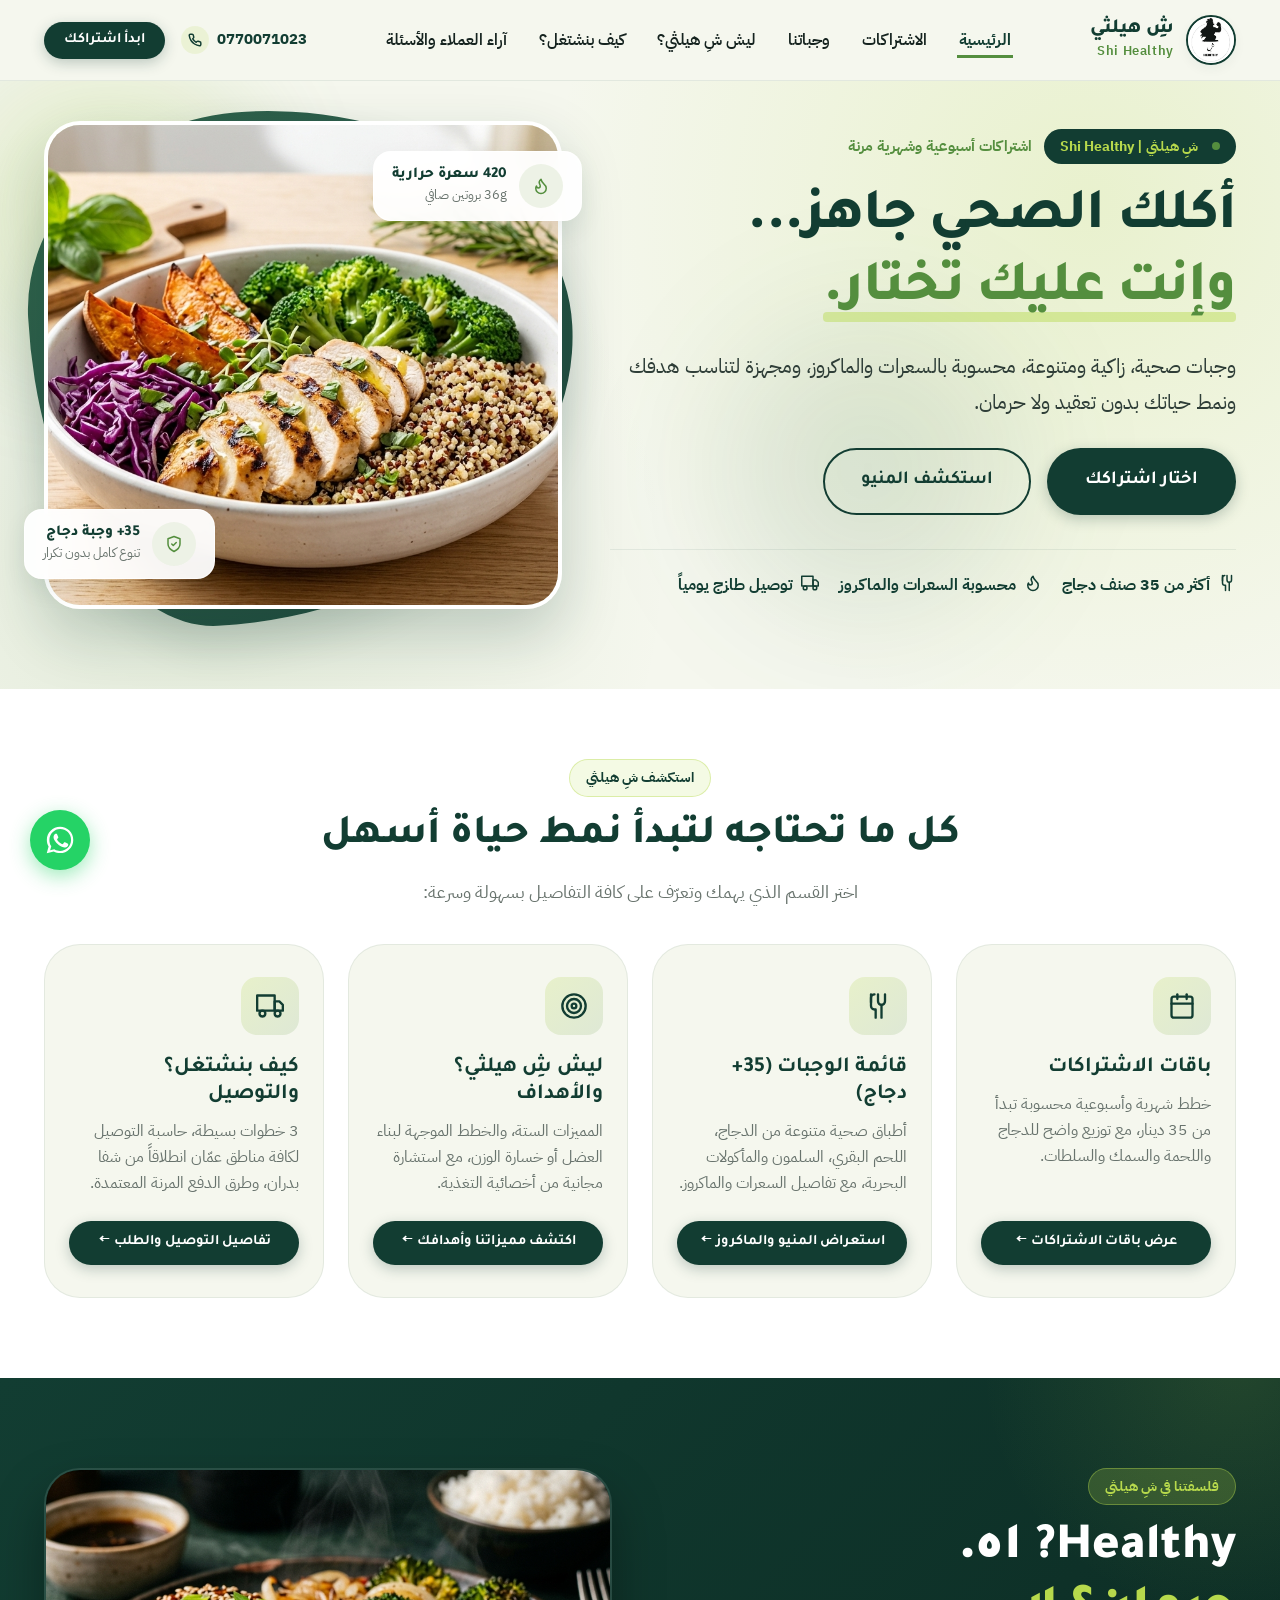
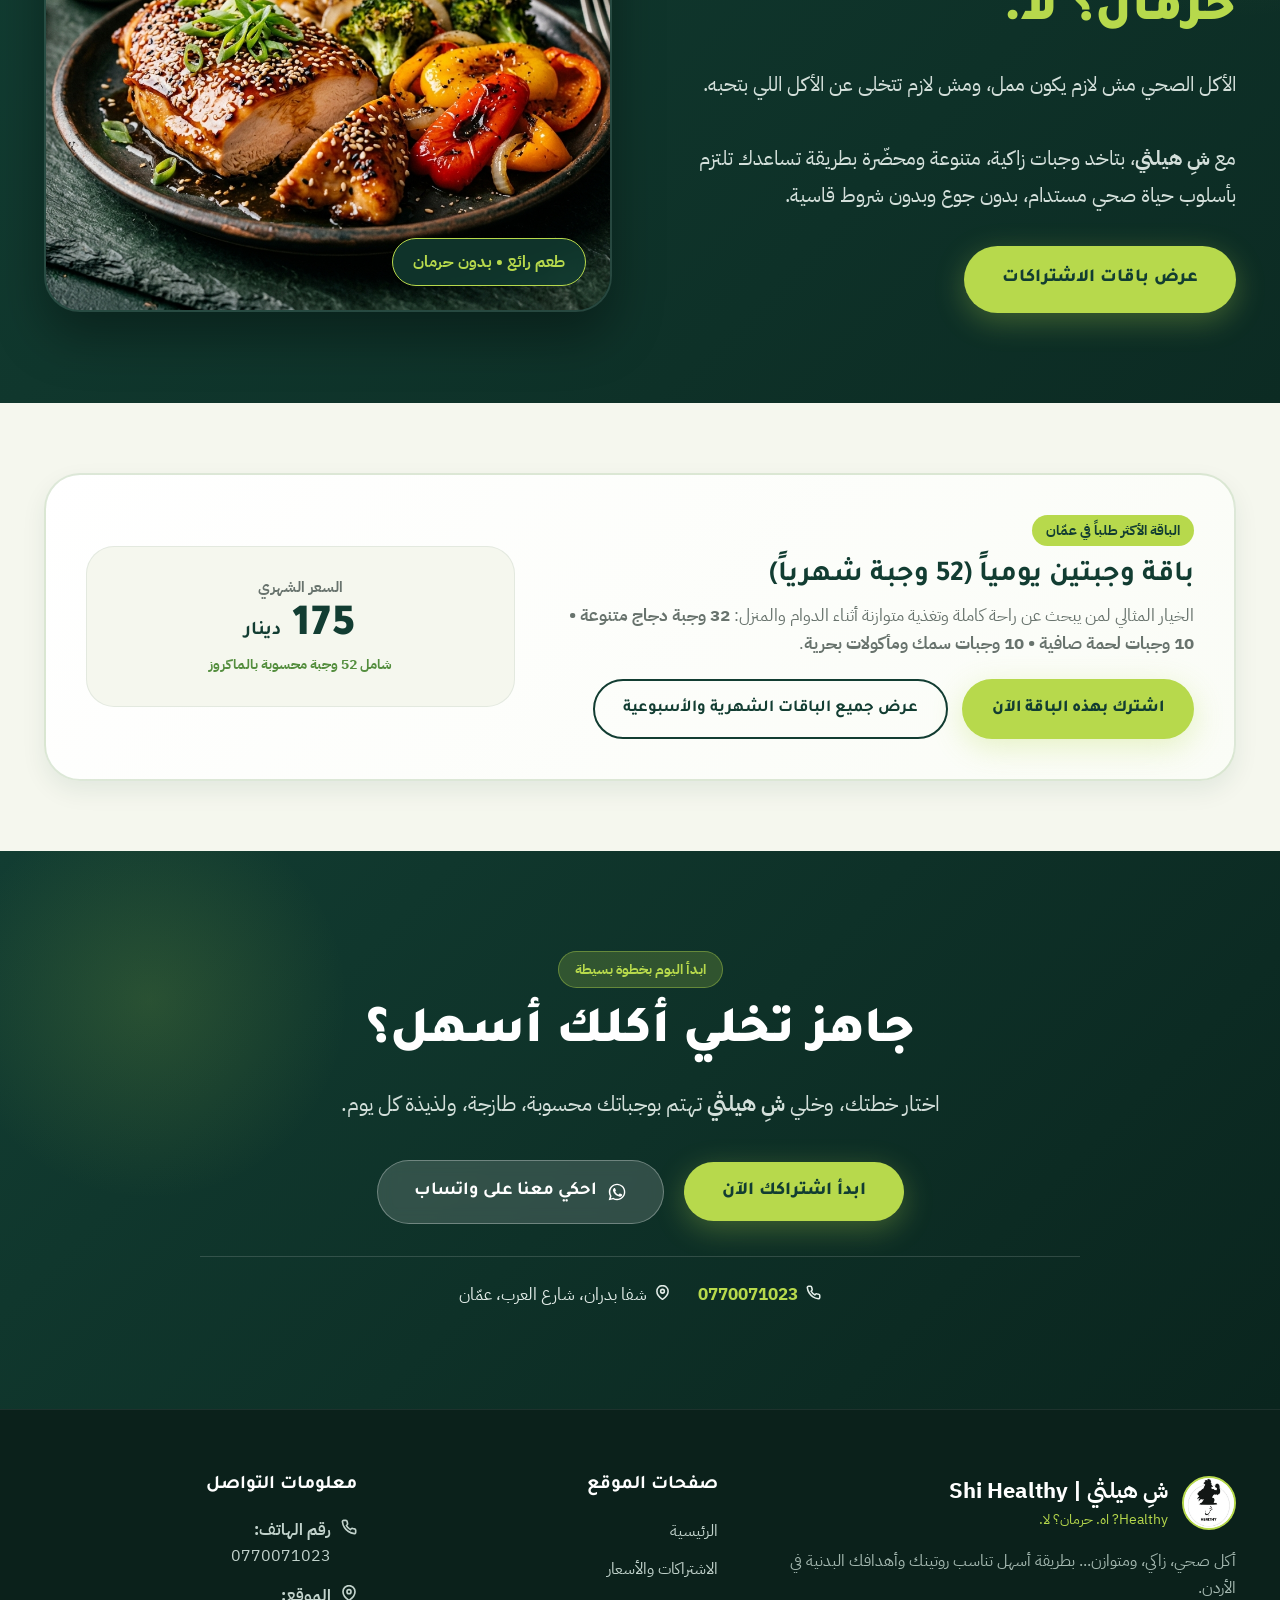
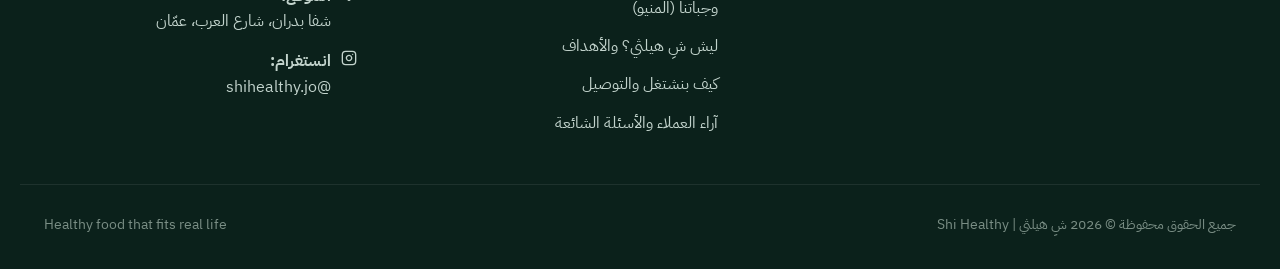
==== commit 57bbf57a: "Fix mobile drawer menu, modernize mobile UI/UX, harmonize typography, replace emojis with clean SVG " ====
--- a/index.html
+++ b/index.html
@@ -48,9 +48,12 @@
       </nav>
 
       <!-- Left: Contact & Primary CTA -->
+      <!-- Left: Contact & Primary CTA (Desktop) -->
       <div class="nav-actions">
         <a href="tel:0770071023" class="nav-phone" title="اتصل بنا مباشرة" id="header-phone-link">
-          <span class="nav-phone-icon">📞</span>
+          <span class="nav-phone-icon">
+            <svg width="14" height="14" viewBox="0 0 24 24" fill="none" stroke="currentColor" stroke-width="2.5" stroke-linecap="round" stroke-linejoin="round"><path d="M22 16.92v3a2 2 0 0 1-2.18 2 19.79 19.79 0 0 1-8.63-3.07 19.5 19.5 0 0 1-6-6 19.79 19.79 0 0 1-3.07-8.67A2 2 0 0 1 4.11 2h3a2 2 0 0 1 2 1.72 12.84 12.84 0 0 0 .7 2.81 2 2 0 0 1-.45 2.11L8.09 9.91a16 16 0 0 0 6 6l1.27-1.27a2 2 0 0 1 2.11-.45 12.84 12.84 0 0 0 2.81.7A2 2 0 0 1 22 16.92z"></path></svg>
+          </span>
           <span>0770071023</span>
         </a>
         <button class="btn btn-primary btn-sm trigger-subscription-flow" data-plan-id="plan-m-2" id="header-cta-btn">
@@ -58,47 +61,126 @@
         </button>
       </div>
 
-      <!-- Hamburger Menu for Mobile -->
-      <button class="hamburger-btn" id="hamburger-menu-btn" aria-label="فتح القائمة">
-        <svg width="28" height="28" viewBox="0 0 24 24" fill="none" stroke="currentColor" stroke-width="2.5" stroke-linecap="round" stroke-linejoin="round">
-          <line x1="3" y1="12" x2="21" y2="12"></line>
-          <line x1="3" y1="6" x2="21" y2="6"></line>
-          <line x1="3" y1="18" x2="21" y2="18"></line>
-        </svg>
-      </button>
+      <!-- Mobile Top Actions: Quick WhatsApp + Hamburger Button -->
+      <div class="mobile-header-actions">
+        <a href="https://wa.me/962770071023?text=%D9%85%D8%B1%D8%AD%D8%A8%D8%A7%D9%8B%20%D8%B4%D9%90%20%D9%87%D9%8A%D9%84%D8%AB%D9%8A" class="mobile-quick-wa" aria-label="تواصل واتساب" target="_blank" rel="noopener">
+          <svg width="20" height="20" viewBox="0 0 24 24" fill="currentColor"><path d="M12.04 2C6.58 2 2.13 6.45 2.13 11.91C2.13 13.66 2.59 15.36 3.45 16.86L2.05 22L7.3 20.62C8.75 21.41 10.38 21.83 12.04 21.83C17.5 21.83 21.95 17.38 21.95 11.92C21.95 9.27 20.92 6.78 19.05 4.91C17.18 3.03 14.69 2 12.04 2ZM12.05 3.67C14.25 3.67 16.31 4.53 17.87 6.09C19.42 7.65 20.28 9.72 20.28 11.92C20.28 16.46 16.58 20.16 12.04 20.16C10.61 20.16 9.22 19.78 8.01 19.07L7.72 18.9L4.62 19.71L5.45 16.69L5.26 16.38C4.47 15.13 4.05 13.54 4.05 11.91C4.05 7.37 7.75 3.67 12.05 3.67ZM8.84 7.33C8.65 7.33 8.35 7.4 8.1 7.67C7.85 7.94 7.15 8.6 7.15 9.94C7.15 11.28 8.13 12.57 8.27 12.75C8.41 12.94 10.19 15.69 12.92 16.86C15.18 17.84 15.65 17.64 16.14 17.6C16.64 17.55 17.75 16.94 17.98 16.3C18.21 15.65 18.21 15.1 18.14 14.98C18.07 14.87 17.88 14.8 17.6 14.66C17.32 14.52 15.96 13.85 15.71 13.76C15.45 13.67 15.27 13.62 15.08 13.9C14.9 14.18 14.38 14.8 14.22 14.98C14.06 15.17 13.9 15.19 13.62 15.05C13.35 14.91 12.45 14.61 11.39 13.67C10.57 12.94 10.01 12.03 9.87 11.79C9.73 11.54 9.85 11.41 9.99 11.27C10.12 11.14 10.27 10.94 10.41 10.78C10.55 10.62 10.6 10.5 10.69 10.32C10.78 10.13 10.74 9.97 10.67 9.83C10.6 9.69 10.05 8.34 9.82 7.78C9.6 7.24 9.37 7.31 9.2 7.31L8.84 7.33Z"/></svg>
+        </a>
+        <button class="hamburger-btn" id="hamburger-menu-btn" aria-label="فتح القائمة">
+          <svg width="24" height="24" viewBox="0 0 24 24" fill="none" stroke="currentColor" stroke-width="2.5" stroke-linecap="round" stroke-linejoin="round">
+            <line x1="3" y1="12" x2="21" y2="12"></line>
+            <line x1="3" y1="6" x2="21" y2="6"></line>
+            <line x1="3" y1="18" x2="21" y2="18"></line>
+          </svg>
+        </button>
+      </div>
     </div>
   </header>
 
-  <!-- Mobile Drawer Menu -->
-  <div class="mobile-nav" id="mobile-drawer-nav">
+  <!-- Mobile Drawer Menu (Native App Style) -->
+  <div class="mobile-nav" id="mobile-drawer-nav" aria-hidden="true">
     <div class="mobile-nav-panel">
       <div class="mobile-nav-header">
-        <div class="nav-brand">
-          <img src="assets/images/shi_healthy_logo.png" alt="شِ هيلثي" class="nav-logo-img">
+        <a href="index.html" class="nav-brand">
+          <img src="assets/images/shi_healthy_logo.png" alt="شِ هيلثي" class="nav-logo-img" width="42" height="42">
           <div class="nav-brand-text">
             <span class="brand-arabic">شِ هيلثي</span>
             <span class="brand-english">Shi Healthy</span>
           </div>
-        </div>
-        <button class="mobile-close-btn" id="mobile-drawer-close" aria-label="إغلاق القائمة">✕</button>
+        </a>
+        <button class="mobile-close-btn" id="mobile-drawer-close" aria-label="إغلاق القائمة">
+          <svg width="20" height="20" viewBox="0 0 24 24" fill="none" stroke="currentColor" stroke-width="2.5" stroke-linecap="round" stroke-linejoin="round">
+            <line x1="18" y1="6" x2="6" y2="18"></line>
+            <line x1="6" y1="6" x2="18" y2="18"></line>
+          </svg>
+        </button>
+      </div>
+
+      <div class="mobile-nav-tagline">
+        <span class="mobile-nav-tagline-dot"></span>
+        <span>وجبات صحية طازجة ومحسوبة يومياً في عمّان</span>
       </div>
 
       <ul class="mobile-links">
-        <li><a href="index.html" class="active">الرئيسية</a></li>
-        <li><a href="subscriptions.html">الاشتراكات</a></li>
-        <li><a href="meals.html">وجباتنا (المنيو)</a></li>
-        <li><a href="why-us.html">ليش شِ هيلثي؟</a></li>
-        <li><a href="how-it-works.html">كيف بنشتغل والتوصيل</a></li>
-        <li><a href="reviews-faq.html">آراء العملاء والأسئلة الشائعة</a></li>
+        <li>
+          <a href="index.html" class="active">
+            <span class="mobile-link-inner">
+              <span class="mobile-link-icon">
+                <svg width="18" height="18" viewBox="0 0 24 24" fill="none" stroke="currentColor" stroke-width="2" stroke-linecap="round" stroke-linejoin="round"><path d="M3 9l9-7 9 7v11a2 2 0 0 1-2 2H5a2 2 0 0 1-2-2z"></path><polyline points="9 22 9 12 15 12 15 22"></polyline></svg>
+              </span>
+              <span>الرئيسية</span>
+            </span>
+            <span class="mobile-link-arrow">‹</span>
+          </a>
+        </li>
+        <li>
+          <a href="subscriptions.html">
+            <span class="mobile-link-inner">
+              <span class="mobile-link-icon">
+                <svg width="18" height="18" viewBox="0 0 24 24" fill="none" stroke="currentColor" stroke-width="2" stroke-linecap="round" stroke-linejoin="round"><rect x="3" y="4" width="18" height="18" rx="2" ry="2"></rect><line x1="16" y1="2" x2="16" y2="6"></line><line x1="8" y1="2" x2="8" y2="6"></line><line x1="3" y1="10" x2="21" y2="10"></line></svg>
+              </span>
+              <span>باقات الاشتراكات والأسعار</span>
+            </span>
+            <span class="mobile-link-arrow">‹</span>
+          </a>
+        </li>
+        <li>
+          <a href="meals.html">
+            <span class="mobile-link-inner">
+              <span class="mobile-link-icon">
+                <svg width="18" height="18" viewBox="0 0 24 24" fill="none" stroke="currentColor" stroke-width="2" stroke-linecap="round" stroke-linejoin="round"><path d="M18 2v6a3 3 0 0 1-3 3 3 3 0 0 1-3-3V2"></path><path d="M15 11v11"></path><path d="M6 2v10a3 3 0 0 0 3 3h1v7"></path><path d="M9 2a3 3 0 0 0-3 3v4"></path></svg>
+              </span>
+              <span>قائمة الوجبات (المنيو)</span>
+            </span>
+            <span class="mobile-link-arrow">‹</span>
+          </a>
+        </li>
+        <li>
+          <a href="why-us.html">
+            <span class="mobile-link-inner">
+              <span class="mobile-link-icon">
+                <svg width="18" height="18" viewBox="0 0 24 24" fill="none" stroke="currentColor" stroke-width="2" stroke-linecap="round" stroke-linejoin="round"><circle cx="12" cy="12" r="10"></circle><circle cx="12" cy="12" r="6"></circle><circle cx="12" cy="12" r="2"></circle></svg>
+              </span>
+              <span>ليش شِ هيلثي؟ والأهداف</span>
+            </span>
+            <span class="mobile-link-arrow">‹</span>
+          </a>
+        </li>
+        <li>
+          <a href="how-it-works.html">
+            <span class="mobile-link-inner">
+              <span class="mobile-link-icon">
+                <svg width="18" height="18" viewBox="0 0 24 24" fill="none" stroke="currentColor" stroke-width="2" stroke-linecap="round" stroke-linejoin="round"><rect x="1" y="3" width="15" height="13"></rect><polygon points="16 8 20 8 23 11 23 16 16 16 16 8"></polygon><circle cx="5.5" cy="18.5" r="2.5"></circle><circle cx="18.5" cy="18.5" r="2.5"></circle></svg>
+              </span>
+              <span>كيف بنشتغل والتوصيل</span>
+            </span>
+            <span class="mobile-link-arrow">‹</span>
+          </a>
+        </li>
+        <li>
+          <a href="reviews-faq.html">
+            <span class="mobile-link-inner">
+              <span class="mobile-link-icon">
+                <svg width="18" height="18" viewBox="0 0 24 24" fill="none" stroke="currentColor" stroke-width="2" stroke-linecap="round" stroke-linejoin="round"><path d="M21 15a2 2 0 0 1-2 2H7l-4 4V5a2 2 0 0 1 2-2h14a2 2 0 0 1 2 2z"></path></svg>
+              </span>
+              <span>آراء العملاء والأسئلة الشائعة</span>
+            </span>
+            <span class="mobile-link-arrow">‹</span>
+          </a>
+        </li>
       </ul>
 
       <div class="mobile-nav-footer">
         <button class="btn btn-primary trigger-subscription-flow" data-plan-id="plan-m-2">
-          ابدأ اشتراكك
+          ابدأ اشتراكك الآن
         </button>
-        <a href="https://wa.me/962770071023?text=%D9%85%D8%B1%D8%AD%D8%A8%D8%A7%D9%8B%20%D8%B4%D9%90%20%D9%87%D9%8A%D9%84%D8%AB%D9%8A%D8%8C%20%D8%A3%D9%88%D8%AF%20%D8%A7%D9%84%D8%A7%D8%B3%D8%AA%D9%81%D8%B3%D8%A7%D8%B1%20%D8%B9%D9%86%20%D8%A7%D9%84%D8%A7%D8%B4%D8%AA%D8%B1%D8%A7%D9%83%D8%A7%D8%AA" target="_blank" class="btn btn-lime">
-          <span>💬</span> احكي معنا على واتساب
+        <a href="https://wa.me/962770071023?text=%D9%85%D8%B1%D8%AD%D8%A8%D8%A7%D9%8B%20%D8%B4%D9%90%20%D9%87%D9%8A%D9%84%D8%AB%D9%8A%D8%8C%20%D8%A3%D9%88%D8%AF%20%D8%A7%D9%84%D8%A7%D8%B3%D8%AA%D9%81%D8%B3%D8%A7%D8%B1%20%D8%B9%D9%86%20%D8%A7%D9%84%D8%A7%D8%B4%D8%AA%D8%B1%D8%A7%D9%83%D8%A7%D8%AA" target="_blank" rel="noopener" class="btn btn-lime">
+          <svg width="18" height="18" viewBox="0 0 24 24" fill="currentColor"><path d="M12.04 2C6.58 2 2.13 6.45 2.13 11.91C2.13 13.66 2.59 15.36 3.45 16.86L2.05 22L7.3 20.62C8.75 21.41 10.38 21.83 12.04 21.83C17.5 21.83 21.95 17.38 21.95 11.92C21.95 9.27 20.92 6.78 19.05 4.91C17.18 3.03 14.69 2 12.04 2ZM12.05 3.67C14.25 3.67 16.31 4.53 17.87 6.09C19.42 7.65 20.28 9.72 20.28 11.92C20.28 16.46 16.58 20.16 12.04 20.16C10.61 20.16 9.22 19.78 8.01 19.07L7.72 18.9L4.62 19.71L5.45 16.69L5.26 16.38C4.47 15.13 4.05 13.54 4.05 11.91C4.05 7.37 7.75 3.67 12.05 3.67ZM8.84 7.33C8.65 7.33 8.35 7.4 8.1 7.67C7.85 7.94 7.15 8.6 7.15 9.94C7.15 11.28 8.13 12.57 8.27 12.75C8.41 12.94 10.19 15.69 12.92 16.86C15.18 17.84 15.65 17.64 16.14 17.6C16.64 17.55 17.75 16.94 17.98 16.3C18.21 15.65 18.21 15.1 18.14 14.98C18.07 14.87 17.88 14.8 17.6 14.66C17.32 14.52 15.96 13.85 15.71 13.76C15.45 13.67 15.27 13.62 15.08 13.9C14.9 14.18 14.38 14.8 14.22 14.98C14.06 15.17 13.9 15.19 13.62 15.05C13.35 14.91 12.45 14.61 11.39 13.67C10.57 12.94 10.01 12.03 9.87 11.79C9.73 11.54 9.85 11.41 9.99 11.27C10.12 11.14 10.27 10.94 10.41 10.78C10.55 10.62 10.6 10.5 10.69 10.32C10.78 10.13 10.74 9.97 10.67 9.83C10.6 9.69 10.05 8.34 9.82 7.78C9.6 7.24 9.37 7.31 9.2 7.31L8.84 7.33Z"/></svg>
+          تواصل واتساب مباشرة
         </a>
+        <div class="mobile-nav-contact-hint">
+          شفا بدران، شارع العرب • 0770071023
+        </div>
       </div>
     </div>
   </div>
@@ -116,9 +198,9 @@
         <div class="hero-content">
           <div class="hero-badge-wrap">
             <span class="hero-badge">
-              <span>🌿</span> شِ هيلثي | Shi Healthy
-            </span>
-            <span class="hero-trust-tag">✨ اشتراكات أسبوعية وشهرية</span>
+              <span class="badge-dot"></span> شِ هيلثي | Shi Healthy
+            </span>
+            <span class="hero-trust-tag">اشتراكات أسبوعية وشهرية مرنة</span>
           </div>
 
           <h1 class="hero-headline">
@@ -132,26 +214,32 @@
 
           <div class="hero-cta-group">
             <a href="subscriptions.html" class="btn btn-primary btn-lg" id="hero-primary-cta">
-              اختار اشتراكك 🍱
+              اختار اشتراكك
             </a>
             <a href="meals.html" class="btn btn-secondary btn-lg" id="hero-secondary-cta">
-              شوف الوجبات 🥗
+              استكشف المنيو
             </a>
           </div>
 
           <!-- 3 Small Benefits Under CTAs -->
           <div class="hero-benefits">
             <div class="hero-benefit-item">
-              <span class="icon">🍱</span>
-              <span>وجبات متنوعة</span>
+              <span class="icon">
+                <svg width="18" height="18" viewBox="0 0 24 24" fill="none" stroke="currentColor" stroke-width="2" stroke-linecap="round" stroke-linejoin="round"><path d="M18 2v6a3 3 0 0 1-3 3 3 3 0 0 1-3-3V2"></path><path d="M15 11v11"></path><path d="M6 2v10a3 3 0 0 0 3 3h1v7"></path><path d="M9 2a3 3 0 0 0-3 3v4"></path></svg>
+              </span>
+              <span>أكثر من 35 صنف دجاج</span>
             </div>
             <div class="hero-benefit-item">
-              <span class="icon">📊</span>
+              <span class="icon">
+                <svg width="18" height="18" viewBox="0 0 24 24" fill="none" stroke="currentColor" stroke-width="2" stroke-linecap="round" stroke-linejoin="round"><path d="M8.5 14.5A2.5 2.5 0 0 0 11 12c0-1.38-.5-2-1-3-1.072-2.143-.224-4.054 2-6 .5 2.5 2 4.9 4 6.5 2 1.6 3 3.5 3 5.5a7 7 0 1 1-14 0c0-1.153.433-2.294 1-3a2.5 2.5 0 0 0 2.5 2.5z"></path></svg>
+              </span>
               <span>محسوبة السعرات والماكروز</span>
             </div>
             <div class="hero-benefit-item">
-              <span class="icon">🚗</span>
-              <span>توصيل حسب منطقتك</span>
+              <span class="icon">
+                <svg width="18" height="18" viewBox="0 0 24 24" fill="none" stroke="currentColor" stroke-width="2" stroke-linecap="round" stroke-linejoin="round"><rect x="1" y="3" width="15" height="13"></rect><polygon points="16 8 20 8 23 11 23 16 16 16 16 8"></polygon><circle cx="5.5" cy="18.5" r="2.5"></circle><circle cx="18.5" cy="18.5" r="2.5"></circle></svg>
+              </span>
+              <span>توصيل طازج يومياً</span>
             </div>
           </div>
         </div>
@@ -166,7 +254,9 @@
 
           <!-- Floating Micro Badges -->
           <div class="hero-floating-badge hero-badge-left">
-            <div class="badge-icon-box">🔥</div>
+            <div class="badge-icon-box">
+              <svg width="18" height="18" viewBox="0 0 24 24" fill="none" stroke="currentColor" stroke-width="2" stroke-linecap="round" stroke-linejoin="round"><path d="M8.5 14.5A2.5 2.5 0 0 0 11 12c0-1.38-.5-2-1-3-1.072-2.143-.224-4.054 2-6 .5 2.5 2 4.9 4 6.5 2 1.6 3 3.5 3 5.5a7 7 0 1 1-14 0c0-1.153.433-2.294 1-3a2.5 2.5 0 0 0 2.5 2.5z"></path></svg>
+            </div>
             <div class="badge-text-box">
               <h4>420 سعرة حرارية</h4>
               <p>36g بروتين صافي</p>
@@ -174,7 +264,9 @@
           </div>
 
           <div class="hero-floating-badge hero-badge-right">
-            <div class="badge-icon-box">🍗</div>
+            <div class="badge-icon-box">
+              <svg width="18" height="18" viewBox="0 0 24 24" fill="none" stroke="currentColor" stroke-width="2" stroke-linecap="round" stroke-linejoin="round"><path d="M12 22s8-4 8-10V5l-8-3-8 3v7c0 6 8 10 8 10z"></path><path d="m9 12 2 2 4-4"></path></svg>
+            </div>
             <div class="badge-text-box">
               <h4>35+ وجبة دجاج</h4>
               <p>تنوع كامل بدون تكرار</p>
@@ -199,7 +291,9 @@
           <!-- Gateway 1: Subscriptions -->
           <div class="gateway-card">
             <div>
-              <div class="gateway-icon">🍱</div>
+              <div class="gateway-icon">
+                <svg width="26" height="26" viewBox="0 0 24 24" fill="none" stroke="currentColor" stroke-width="2" stroke-linecap="round" stroke-linejoin="round"><rect x="3" y="4" width="18" height="18" rx="2" ry="2"></rect><line x1="16" y1="2" x2="16" y2="6"></line><line x1="8" y1="2" x2="8" y2="6"></line><line x1="3" y1="10" x2="21" y2="10"></line></svg>
+              </div>
               <h3>باقات الاشتراكات</h3>
               <p>خطط شهرية وأسبوعية محسوبة تبدأ من 35 دينار، مع توزيع واضح للدجاج واللحمة والسمك والسلطات.</p>
             </div>
@@ -209,7 +303,9 @@
           <!-- Gateway 2: Meals / Menu -->
           <div class="gateway-card">
             <div>
-              <div class="gateway-icon">🥗</div>
+              <div class="gateway-icon">
+                <svg width="26" height="26" viewBox="0 0 24 24" fill="none" stroke="currentColor" stroke-width="2" stroke-linecap="round" stroke-linejoin="round"><path d="M18 2v6a3 3 0 0 1-3 3 3 3 0 0 1-3-3V2"></path><path d="M15 11v11"></path><path d="M6 2v10a3 3 0 0 0 3 3h1v7"></path><path d="M9 2a3 3 0 0 0-3 3v4"></path></svg>
+              </div>
               <h3>قائمة الوجبات (35+ دجاج)</h3>
               <p>أطباق صحية متنوعة من الدجاج، اللحم البقري، السلمون والمأكولات البحرية، مع تفاصيل السعرات والماكروز.</p>
             </div>
@@ -219,7 +315,9 @@
           <!-- Gateway 3: Why Us & Goals -->
           <div class="gateway-card">
             <div>
-              <div class="gateway-icon">🌟</div>
+              <div class="gateway-icon">
+                <svg width="26" height="26" viewBox="0 0 24 24" fill="none" stroke="currentColor" stroke-width="2" stroke-linecap="round" stroke-linejoin="round"><circle cx="12" cy="12" r="10"></circle><circle cx="12" cy="12" r="6"></circle><circle cx="12" cy="12" r="2"></circle></svg>
+              </div>
               <h3>ليش شِ هيلثي؟ والأهداف</h3>
               <p>المميزات الستة، والخطط الموجهة لبناء العضل أو خسارة الوزن، مع استشارة مجانية من أخصائية التغذية.</p>
             </div>
@@ -229,7 +327,9 @@
           <!-- Gateway 4: How it Works & Delivery -->
           <div class="gateway-card">
             <div>
-              <div class="gateway-icon">🚗</div>
+              <div class="gateway-icon">
+                <svg width="26" height="26" viewBox="0 0 24 24" fill="none" stroke="currentColor" stroke-width="2" stroke-linecap="round" stroke-linejoin="round"><rect x="1" y="3" width="15" height="13"></rect><polygon points="16 8 20 8 23 11 23 16 16 16 16 8"></polygon><circle cx="5.5" cy="18.5" r="2.5"></circle><circle cx="18.5" cy="18.5" r="2.5"></circle></svg>
+              </div>
               <h3>كيف بنشتغل؟ والتوصيل</h3>
               <p>3 خطوات بسيطة، حاسبة التوصيل لكافة مناطق عمّان انطلاقاً من شفا بدران، وطرق الدفع المرنة المعتمدة.</p>
             </div>
@@ -257,7 +357,7 @@
             مع <strong>شِ هيلثي</strong>، بتاخد وجبات زاكية، متنوعة ومحضّرة بطريقة تساعدك تلتزم بأسلوب حياة صحي مستدام، بدون جوع وبدون شروط قاسية.
           </p>
           <a href="subscriptions.html" class="btn btn-lime btn-lg">
-            شوف خطط الاشتراكات 📋
+            عرض باقات الاشتراكات
           </a>
         </div>
 
@@ -275,15 +375,15 @@
       <div class="container">
         <div class="featured-plan-box">
           <div class="featured-plan-info">
-            <span class="featured-plan-badge">⭐ الباقة الأكثر طلبًا في الأردن</span>
-            <h3>باقة وجبتين يوميًا (52 وجبة شهريًا)</h3>
+            <span class="featured-plan-badge">الباقة الأكثر طلباً في عمّان</span>
+            <h3>باقة وجبتين يومياً (52 وجبة شهرياً)</h3>
             <p>
               الخيار المثالي لمن يبحث عن راحة كاملة وتغذية متوازنة أثناء الدوام والمنزل:
               <strong>32 وجبة دجاج متنوعة • 10 وجبات لحمة صافية • 10 وجبات سمك ومأكولات بحرية</strong>.
             </p>
             <div style="margin-top: 20px; display: flex; gap: 14px; flex-wrap: wrap;">
               <button class="btn btn-lime trigger-subscription-flow" data-plan-id="plan-m-2">
-                اشترك بهذه الخطة الآن 🍱
+                اشترك بهذه الباقة الآن
               </button>
               <a href="subscriptions.html" class="btn btn-secondary">
                 عرض جميع الباقات الشهرية والأسبوعية
@@ -314,20 +414,25 @@
 
           <div class="final-cta-buttons">
             <button class="btn btn-lime btn-lg trigger-subscription-flow" data-plan-id="plan-m-2" id="final-start-cta">
-              ابدأ اشتراكك الآن 🍱
+              ابدأ اشتراكك الآن
             </button>
             <a href="https://wa.me/962770071023?text=%D9%85%D8%B1%D8%AD%D8%A8%D8%A7%D9%8B%20%D8%B4%D9%90%20%D9%87%D9%8A%D9%84%D8%AB%D9%8A%D8%8C%20%D8%A3%D9%88%D8%AF%20%D8%A7%D9%84%D8%A7%D8%B3%D8%AA%D9%81%D8%B3%D8%A7%D8%B1%20%D8%B9%D9%86%20%D8%A7%D9%84%D8%A7%D8%B4%D8%AA%D8%B1%D8%A7%D9%83%D8%A7%D8%AA" target="_blank" class="btn btn-ghost-white btn-lg" id="final-whatsapp-cta">
-              احكي معنا على واتساب 💬
+              <svg width="20" height="20" viewBox="0 0 24 24" fill="currentColor"><path d="M12.04 2C6.58 2 2.13 6.45 2.13 11.91C2.13 13.66 2.59 15.36 3.45 16.86L2.05 22L7.3 20.62C8.75 21.41 10.38 21.83 12.04 21.83C17.5 21.83 21.95 17.38 21.95 11.92C21.95 9.27 20.92 6.78 19.05 4.91C17.18 3.03 14.69 2 12.04 2ZM12.05 3.67C14.25 3.67 16.31 4.53 17.87 6.09C19.42 7.65 20.28 9.72 20.28 11.92C20.28 16.46 16.58 20.16 12.04 20.16C10.61 20.16 9.22 19.78 8.01 19.07L7.72 18.9L4.62 19.71L5.45 16.69L5.26 16.38C4.47 15.13 4.05 13.54 4.05 11.91C4.05 7.37 7.75 3.67 12.05 3.67ZM8.84 7.33C8.65 7.33 8.35 7.4 8.1 7.67C7.85 7.94 7.15 8.6 7.15 9.94C7.15 11.28 8.13 12.57 8.27 12.75C8.41 12.94 10.19 15.69 12.92 16.86C15.18 17.84 15.65 17.64 16.14 17.6C16.64 17.55 17.75 16.94 17.98 16.3C18.21 15.65 18.21 15.1 18.14 14.98C18.07 14.87 17.88 14.8 17.6 14.66C17.32 14.52 15.96 13.85 15.71 13.76C15.45 13.67 15.27 13.62 15.08 13.9C14.9 14.18 14.38 14.8 14.22 14.98C14.06 15.17 13.9 15.19 13.62 15.05C13.35 14.91 12.45 14.61 11.39 13.67C10.57 12.94 10.01 12.03 9.87 11.79C9.73 11.54 9.85 11.41 9.99 11.27C10.12 11.14 10.27 10.94 10.41 10.78C10.55 10.62 10.6 10.5 10.69 10.32C10.78 10.13 10.74 9.97 10.67 9.83C10.6 9.69 10.05 8.34 9.82 7.78C9.6 7.24 9.37 7.31 9.2 7.31L8.84 7.33Z"/></svg>
+              احكي معنا على واتساب
             </a>
           </div>
 
           <div class="final-contact-row">
             <div class="final-contact-item">
-              <span>📞 هاتف:</span>
+              <span>
+                <svg width="15" height="15" viewBox="0 0 24 24" fill="none" stroke="currentColor" stroke-width="2.5" stroke-linecap="round" stroke-linejoin="round"><path d="M22 16.92v3a2 2 0 0 1-2.18 2 19.79 19.79 0 0 1-8.63-3.07 19.5 19.5 0 0 1-6-6 19.79 19.79 0 0 1-3.07-8.67A2 2 0 0 1 4.11 2h3a2 2 0 0 1 2 1.72 12.84 12.84 0 0 0 .7 2.81 2 2 0 0 1-.45 2.11L8.09 9.91a16 16 0 0 0 6 6l1.27-1.27a2 2 0 0 1 2.11-.45 12.84 12.84 0 0 0 2.81.7A2 2 0 0 1 22 16.92z"></path></svg>
+              </span>
               <a href="tel:0770071023">0770071023</a>
             </div>
             <div class="final-contact-item">
-              <span>📍 العنوان:</span>
+              <span>
+                <svg width="15" height="15" viewBox="0 0 24 24" fill="none" stroke="currentColor" stroke-width="2.5" stroke-linecap="round" stroke-linejoin="round"><path d="M21 10c0 7-9 13-9 13s-9-6-9-13a9 9 0 0 1 18 0z"></path><circle cx="12" cy="10" r="3"></circle></svg>
+              </span>
               <span>شفا بدران، شارع العرب، عمّان</span>
             </div>
           </div>
@@ -373,21 +478,27 @@
         <h4>معلومات التواصل</h4>
         <div class="footer-contact-info">
           <div class="footer-contact-row">
-            <span>📞</span>
+            <span>
+              <svg width="16" height="16" viewBox="0 0 24 24" fill="none" stroke="currentColor" stroke-width="2.5" stroke-linecap="round" stroke-linejoin="round"><path d="M22 16.92v3a2 2 0 0 1-2.18 2 19.79 19.79 0 0 1-8.63-3.07 19.5 19.5 0 0 1-6-6 19.79 19.79 0 0 1-3.07-8.67A2 2 0 0 1 4.11 2h3a2 2 0 0 1 2 1.72 12.84 12.84 0 0 0 .7 2.81 2 2 0 0 1-.45 2.11L8.09 9.91a16 16 0 0 0 6 6l1.27-1.27a2 2 0 0 1 2.11-.45 12.84 12.84 0 0 0 2.81.7A2 2 0 0 1 22 16.92z"></path></svg>
+            </span>
             <div>
               <strong>رقم الهاتف:</strong><br>
               <a href="tel:0770071023" style="direction: ltr; display: inline-block;">0770071023</a>
             </div>
           </div>
           <div class="footer-contact-row">
-            <span>📍</span>
+            <span>
+              <svg width="16" height="16" viewBox="0 0 24 24" fill="none" stroke="currentColor" stroke-width="2.5" stroke-linecap="round" stroke-linejoin="round"><path d="M21 10c0 7-9 13-9 13s-9-6-9-13a9 9 0 0 1 18 0z"></path><circle cx="12" cy="10" r="3"></circle></svg>
+            </span>
             <div>
               <strong>الموقع:</strong><br>
               شفا بدران، شارع العرب، عمّان
             </div>
           </div>
           <div class="footer-contact-row">
-            <span>📸</span>
+            <span>
+              <svg width="16" height="16" viewBox="0 0 24 24" fill="none" stroke="currentColor" stroke-width="2" stroke-linecap="round" stroke-linejoin="round"><rect x="2" y="2" width="20" height="20" rx="5" ry="5"></rect><path d="M16 11.37A4 4 0 1 1 12.63 8 4 4 0 0 1 16 11.37z"></path><line x1="17.5" y1="6.5" x2="17.51" y2="6.5"></line></svg>
+            </span>
             <div>
               <strong>انستغرام:</strong><br>
               <a href="https://instagram.com" target="_blank" rel="noopener">@shihealthy.jo</a>
@@ -399,7 +510,7 @@
 
     <div class="container footer-bottom">
       <div>جميع الحقوق محفوظة © 2026 شِ هيلثي | Shi Healthy</div>
-      <div>Healthy food that fits real life 🌿</div>
+      <div>Healthy food that fits real life</div>
     </div>
   </footer>
 
@@ -408,15 +519,15 @@
        ========================================================================== -->
   <div class="mobile-sticky-bar" id="mobile-sticky-bar">
     <button class="btn btn-primary trigger-subscription-flow" data-plan-id="plan-m-2">
-      🍱 ابدأ اشتراكك
+      ابدأ اشتراكك الآن
     </button>
     <a href="https://wa.me/962770071023?text=%D9%85%D8%B1%D8%AD%D8%A8%D8%A7%D9%8B%20%D8%B4%D9%90%20%D9%87%D9%8A%D9%84%D8%AB%D9%8A%D8%8C%20%D8%A3%D9%88%D8%AF%20%D8%A7%D9%84%D8%A7%D8%B3%D8%AA%D9%81%D8%B3%D8%A7%D8%B1%20%D8%B9%D9%86%20%D8%A7%D9%84%D8%A7%D8%B4%D8%AA%D8%B1%D8%A7%D9%83%D8%A7%D8%AA" target="_blank" class="mobile-whatsapp-btn" aria-label="محادثة واتساب">
-      💬
+      <svg width="24" height="24" viewBox="0 0 24 24" fill="currentColor"><path d="M12.04 2C6.58 2 2.13 6.45 2.13 11.91C2.13 13.66 2.59 15.36 3.45 16.86L2.05 22L7.3 20.62C8.75 21.41 10.38 21.83 12.04 21.83C17.5 21.83 21.95 17.38 21.95 11.92C21.95 9.27 20.92 6.78 19.05 4.91C17.18 3.03 14.69 2 12.04 2ZM12.05 3.67C14.25 3.67 16.31 4.53 17.87 6.09C19.42 7.65 20.28 9.72 20.28 11.92C20.28 16.46 16.58 20.16 12.04 20.16C10.61 20.16 9.22 19.78 8.01 19.07L7.72 18.9L4.62 19.71L5.45 16.69L5.26 16.38C4.47 15.13 4.05 13.54 4.05 11.91C4.05 7.37 7.75 3.67 12.05 3.67ZM8.84 7.33C8.65 7.33 8.35 7.4 8.1 7.67C7.85 7.94 7.15 8.6 7.15 9.94C7.15 11.28 8.13 12.57 8.27 12.75C8.41 12.94 10.19 15.69 12.92 16.86C15.18 17.84 15.65 17.64 16.14 17.6C16.64 17.55 17.75 16.94 17.98 16.3C18.21 15.65 18.21 15.1 18.14 14.98C18.07 14.87 17.88 14.8 17.6 14.66C17.32 14.52 15.96 13.85 15.71 13.76C15.45 13.67 15.27 13.62 15.08 13.9C14.9 14.18 14.38 14.8 14.22 14.98C14.06 15.17 13.9 15.19 13.62 15.05C13.35 14.91 12.45 14.61 11.39 13.67C10.57 12.94 10.01 12.03 9.87 11.79C9.73 11.54 9.85 11.41 9.99 11.27C10.12 11.14 10.27 10.94 10.41 10.78C10.55 10.62 10.6 10.5 10.69 10.32C10.78 10.13 10.74 9.97 10.67 9.83C10.6 9.69 10.05 8.34 9.82 7.78C9.6 7.24 9.37 7.31 9.2 7.31L8.84 7.33Z"/></svg>
     </a>
   </div>
 
   <a href="https://wa.me/962770071023?text=%D9%85%D8%B1%D8%AD%D8%A8%D8%A7%D9%8B%20%D8%B4%D9%90%20%D9%87%D9%8A%D9%84%D8%AB%D9%8A%D8%8C%20%D8%A3%D9%88%D8%AF%20%D8%A7%D9%84%D8%A7%D8%B3%D8%AA%D9%81%D8%B3%D8%A7%D8%B1%20%D8%B9%D9%86%20%D8%A7%D9%84%D8%A7%D8%B4%D8%AA%D8%B1%D8%A7%D9%83%D8%A7%D8%AA" target="_blank" class="floating-whatsapp" id="floating-whatsapp-btn" aria-label="احكي معنا على واتساب">
-    💬
+    <svg width="32" height="32" viewBox="0 0 24 24" fill="currentColor"><path d="M12.04 2C6.58 2 2.13 6.45 2.13 11.91C2.13 13.66 2.59 15.36 3.45 16.86L2.05 22L7.3 20.62C8.75 21.41 10.38 21.83 12.04 21.83C17.5 21.83 21.95 17.38 21.95 11.92C21.95 9.27 20.92 6.78 19.05 4.91C17.18 3.03 14.69 2 12.04 2ZM12.05 3.67C14.25 3.67 16.31 4.53 17.87 6.09C19.42 7.65 20.28 9.72 20.28 11.92C20.28 16.46 16.58 20.16 12.04 20.16C10.61 20.16 9.22 19.78 8.01 19.07L7.72 18.9L4.62 19.71L5.45 16.69L5.26 16.38C4.47 15.13 4.05 13.54 4.05 11.91C4.05 7.37 7.75 3.67 12.05 3.67ZM8.84 7.33C8.65 7.33 8.35 7.4 8.1 7.67C7.85 7.94 7.15 8.6 7.15 9.94C7.15 11.28 8.13 12.57 8.27 12.75C8.41 12.94 10.19 15.69 12.92 16.86C15.18 17.84 15.65 17.64 16.14 17.6C16.64 17.55 17.75 16.94 17.98 16.3C18.21 15.65 18.21 15.1 18.14 14.98C18.07 14.87 17.88 14.8 17.6 14.66C17.32 14.52 15.96 13.85 15.71 13.76C15.45 13.67 15.27 13.62 15.08 13.9C14.9 14.18 14.38 14.8 14.22 14.98C14.06 15.17 13.9 15.19 13.62 15.05C13.35 14.91 12.45 14.61 11.39 13.67C10.57 12.94 10.01 12.03 9.87 11.79C9.73 11.54 9.85 11.41 9.99 11.27C10.12 11.14 10.27 10.94 10.41 10.78C10.55 10.62 10.6 10.5 10.69 10.32C10.78 10.13 10.74 9.97 10.67 9.83C10.6 9.69 10.05 8.34 9.82 7.78C9.6 7.24 9.37 7.31 9.2 7.31L8.84 7.33Z"/></svg>
   </a>
 
   <!-- ==========================================================================
@@ -425,7 +536,7 @@
   <div class="modal-overlay" id="checkout-modal" role="dialog" aria-modal="true" aria-labelledby="modal-step-title">
     <div class="checkout-modal-card">
       <div class="modal-header">
-        <h3 id="modal-step-title">طلب اشتراك جديد 🍱</h3>
+        <h3 id="modal-step-title">طلب اشتراك جديد</h3>
         <button class="modal-close-btn" id="modal-close-btn" aria-label="إغلاق النافذة">✕</button>
       </div>
 
@@ -513,7 +624,7 @@
             <label class="payment-option-row selected">
               <input type="radio" name="payment_choice" value="cod" class="payment-radio" checked>
               <div class="payment-title-wrap">
-                <h4>الدفع عند الاستلام (كاش) 💵</h4>
+                <h4>الدفع عند الاستلام (كاش)</h4>
                 <p>تدفع عند استلام أول دفعة وجبات مباشرة للمندوب</p>
               </div>
             </label>
@@ -521,7 +632,7 @@
             <label class="payment-option-row">
               <input type="radio" name="payment_choice" value="card" class="payment-radio">
               <div class="payment-title-wrap">
-                <h4>البطاقة الائتمانية (Visa / Mastercard) 💳</h4>
+                <h4>البطاقة الائتمانية (Visa / Mastercard)</h4>
                 <p>رابط دفع إلكتروني آمن يتم إرساله إليك</p>
               </div>
             </label>
@@ -529,7 +640,7 @@
             <label class="payment-option-row">
               <input type="radio" name="payment_choice" value="cliq" class="payment-radio">
               <div class="payment-title-wrap">
-                <h4>كليك والمحافظ الإلكترونية (CliQ / Zain Cash) 📱</h4>
+                <h4>كليك والمحافظ الإلكترونية (CliQ / Zain Cash)</h4>
                 <p>تحويل فوري عبر اسم المستخدم المعتمد</p>
               </div>
             </label>
@@ -537,7 +648,7 @@
             <label class="payment-option-row">
               <input type="radio" name="payment_choice" value="split" class="payment-radio">
               <div class="payment-title-wrap">
-                <h4>الدفع مقسم على دفعتين 🔄</h4>
+                <h4>الدفع مقسم على دفعتين</h4>
                 <p>متاح للاشتراكات الشهرية (دفعة عند البدء ودفعة في منتصف الشهر)</p>
               </div>
             </label>
@@ -547,14 +658,15 @@
         <div class="checkout-step-panel" data-step="5">
           <div class="order-success-box">
             <div class="success-icon-animated">✓</div>
-            <h3 style="font-size: 1.6rem; color: var(--primary-dark); margin-bottom: 8px;">تم تسجيل طلبك بنجاح! 💚</h3>
+            <h3 style="font-size: 1.6rem; color: var(--primary-dark); margin-bottom: 8px;">تم تسجيل طلبك بنجاح!</h3>
             <p style="font-size: 1.05rem; color: var(--text-muted);">
               شكرًا لاختيارك <strong>شِ هيلثي</strong>. فريقنا سيقوم بمراجعة طلبك والتواصل معك لتأكيد موعد أول توصيل.
             </p>
             <div class="order-summary-card" id="order-summary-content"></div>
             <div style="display: flex; flex-direction: column; gap: 12px; align-items: center;">
               <a href="#" id="confirm-whatsapp-btn" target="_blank" class="btn btn-lime btn-lg" style="width: 100%;">
-                <span>💬</span> تأكيد الطلب مباشرة عبر واتساب
+                <svg width="20" height="20" viewBox="0 0 24 24" fill="currentColor"><path d="M12.04 2C6.58 2 2.13 6.45 2.13 11.91C2.13 13.66 2.59 15.36 3.45 16.86L2.05 22L7.3 20.62C8.75 21.41 10.38 21.83 12.04 21.83C17.5 21.83 21.95 17.38 21.95 11.92C21.95 9.27 20.92 6.78 19.05 4.91C17.18 3.03 14.69 2 12.04 2ZM12.05 3.67C14.25 3.67 16.31 4.53 17.87 6.09C19.42 7.65 20.28 9.72 20.28 11.92C20.28 16.46 16.58 20.16 12.04 20.16C10.61 20.16 9.22 19.78 8.01 19.07L7.72 18.9L4.62 19.71L5.45 16.69L5.26 16.38C4.47 15.13 4.05 13.54 4.05 11.91C4.05 7.37 7.75 3.67 12.05 3.67ZM8.84 7.33C8.65 7.33 8.35 7.4 8.1 7.67C7.85 7.94 7.15 8.6 7.15 9.94C7.15 11.28 8.13 12.57 8.27 12.75C8.41 12.94 10.19 15.69 12.92 16.86C15.18 17.84 15.65 17.64 16.14 17.6C16.64 17.55 17.75 16.94 17.98 16.3C18.21 15.65 18.21 15.1 18.14 14.98C18.07 14.87 17.88 14.8 17.6 14.66C17.32 14.52 15.96 13.85 15.71 13.76C15.45 13.67 15.27 13.62 15.08 13.9C14.9 14.18 14.38 14.8 14.22 14.98C14.06 15.17 13.9 15.19 13.62 15.05C13.35 14.91 12.45 14.61 11.39 13.67C10.57 12.94 10.01 12.03 9.87 11.79C9.73 11.54 9.85 11.41 9.99 11.27C10.12 11.14 10.27 10.94 10.41 10.78C10.55 10.62 10.6 10.5 10.69 10.32C10.78 10.13 10.74 9.97 10.67 9.83C10.6 9.69 10.05 8.34 9.82 7.78C9.6 7.24 9.37 7.31 9.2 7.31L8.84 7.33Z"/></svg>
+                تأكيد الطلب مباشرة عبر واتساب
               </a>
               <button type="button" class="btn btn-secondary" onclick="document.getElementById('checkout-modal').classList.remove('open');">
                 إغلاق والعودة للرئيسية
--- a/index.css
+++ b/index.css
@@ -380,46 +380,92 @@
   color: var(--primary-dark);
 }
 
+/* Mobile Actions in Header */
+.mobile-header-actions {
+  display: none;
+  align-items: center;
+  gap: 10px;
+}
+
+.mobile-quick-wa {
+  width: 42px;
+  height: 42px;
+  border-radius: 12px;
+  background-color: rgba(37, 211, 102, 0.12);
+  color: #1E8E3E;
+  display: flex;
+  align-items: center;
+  justify-content: center;
+  transition: all var(--transition-fast);
+  border: 1px solid rgba(37, 211, 102, 0.25);
+  -webkit-tap-highlight-color: transparent;
+}
+
+.mobile-quick-wa:active {
+  transform: scale(0.94);
+  background-color: rgba(37, 211, 102, 0.2);
+}
+
 .hamburger-btn {
   display: none;
-  background: none;
-  border: none;
+  width: 42px;
+  height: 42px;
+  background-color: rgba(18, 61, 50, 0.05);
+  border: 1px solid rgba(18, 61, 50, 0.12);
+  border-radius: 12px;
   cursor: pointer;
-  padding: 8px;
-  color: var(--primary-dark);
-}
-
-/* Mobile Navigation Drawer */
+  padding: 0;
+  color: var(--primary-dark);
+  align-items: center;
+  justify-content: center;
+  transition: all var(--transition-fast);
+  -webkit-tap-highlight-color: transparent;
+}
+
+.hamburger-btn:active {
+  background-color: rgba(18, 61, 50, 0.12);
+  transform: scale(0.94);
+}
+
+/* Mobile Navigation Drawer - Premium Native App Style */
 .mobile-nav {
-  display: none;
   position: fixed;
   inset: 0;
-  background-color: rgba(18, 61, 50, 0.7);
-  backdrop-filter: blur(8px);
-  z-index: 1100;
+  width: 100%;
+  height: 100%;
+  background-color: rgba(10, 35, 29, 0.65);
+  backdrop-filter: blur(10px);
+  -webkit-backdrop-filter: blur(10px);
+  z-index: 9999;
   opacity: 0;
+  visibility: hidden;
   pointer-events: none;
-  transition: opacity var(--transition-smooth);
+  transition: opacity 0.3s cubic-bezier(0.16, 1, 0.3, 1), visibility 0.3s cubic-bezier(0.16, 1, 0.3, 1);
 }
 
 .mobile-nav.open {
   opacity: 1;
+  visibility: visible;
   pointer-events: auto;
 }
 
 .mobile-nav-panel {
-  position: absolute;
+  position: fixed;
   top: 0;
   right: 0;
   bottom: 0;
-  width: min(85vw, 360px);
-  background-color: var(--bg-surface);
-  padding: 28px 24px;
+  width: min(86vw, 350px);
+  height: 100%;
+  background-color: #FFFFFF;
+  padding: 22px 20px 24px;
   display: flex;
   flex-direction: column;
-  box-shadow: -10px 0 30px rgba(0, 0, 0, 0.2);
+  box-shadow: -10px 0 40px rgba(0, 0, 0, 0.25);
   transform: translateX(100%);
-  transition: transform var(--transition-smooth);
+  transition: transform 0.32s cubic-bezier(0.16, 1, 0.3, 1);
+  overflow-y: auto;
+  -webkit-overflow-scrolling: touch;
+  z-index: 10000;
 }
 
 .mobile-nav.open .mobile-nav-panel {
@@ -430,41 +476,128 @@
   display: flex;
   align-items: center;
   justify-content: space-between;
-  margin-bottom: 28px;
   padding-bottom: 16px;
   border-bottom: 1px solid var(--border-light);
 }
 
 .mobile-close-btn {
-  background: none;
-  border: none;
-  font-size: 1.8rem;
+  width: 38px;
+  height: 38px;
+  border-radius: 50%;
+  background-color: var(--bg-subtle);
+  border: 1px solid var(--border-light);
+  display: flex;
+  align-items: center;
+  justify-content: center;
   cursor: pointer;
-  color: var(--text-dark);
-  line-height: 1;
+  color: var(--primary-dark);
+  transition: all var(--transition-fast);
+  -webkit-tap-highlight-color: transparent;
+  flex-shrink: 0;
+}
+
+.mobile-close-btn:active {
+  background-color: rgba(18, 61, 50, 0.12);
+  transform: scale(0.92);
+}
+
+.mobile-nav-tagline {
+  padding: 10px 14px;
+  background: var(--bg-subtle);
+  border-radius: var(--radius-sm);
+  margin: 16px 0;
+  font-size: 0.85rem;
+  font-weight: 600;
+  color: var(--fresh-green);
+  display: flex;
+  align-items: center;
+  gap: 8px;
+}
+
+.mobile-nav-tagline-dot {
+  width: 8px;
+  height: 8px;
+  border-radius: 50%;
+  background-color: var(--lime-accent);
+  box-shadow: 0 0 0 3px rgba(183, 217, 76, 0.25);
 }
 
 .mobile-links {
   list-style: none;
   display: flex;
   flex-direction: column;
-  gap: 16px;
-  margin-bottom: 32px;
-}
-
-.mobile-links a {
-  font-size: 1.15rem;
-  font-weight: 700;
-  color: var(--primary-dark);
-  display: block;
-  padding: 8px 0;
+  gap: 6px;
+  margin-bottom: 24px;
+}
+
+.mobile-links li a {
+  display: flex;
+  align-items: center;
+  justify-content: space-between;
+  padding: 11px 12px;
+  border-radius: var(--radius-sm);
+  color: var(--text-dark);
+  font-size: 1rem;
+  font-weight: 600;
+  transition: all var(--transition-fast);
+}
+
+.mobile-links li a:active,
+.mobile-links li a:hover {
+  background-color: var(--bg-subtle);
+  color: var(--primary-dark);
+}
+
+.mobile-links li a.active {
+  background: linear-gradient(135deg, rgba(18, 61, 50, 0.08), rgba(84, 142, 62, 0.12));
+  color: var(--primary-dark);
+  font-weight: 800;
+  border-right: 3px solid var(--fresh-green);
+}
+
+.mobile-link-inner {
+  display: flex;
+  align-items: center;
+  gap: 12px;
+}
+
+.mobile-link-icon {
+  width: 32px;
+  height: 32px;
+  border-radius: 8px;
+  background-color: var(--bg-subtle);
+  display: flex;
+  align-items: center;
+  justify-content: center;
+  color: var(--fresh-green);
+  flex-shrink: 0;
+}
+
+.mobile-links li a.active .mobile-link-icon {
+  background-color: var(--primary-dark);
+  color: var(--lime-accent);
+}
+
+.mobile-link-arrow {
+  color: var(--text-muted);
+  font-size: 1.1rem;
+  line-height: 1;
 }
 
 .mobile-nav-footer {
   margin-top: auto;
   display: flex;
   flex-direction: column;
-  gap: 14px;
+  gap: 10px;
+  padding-top: 16px;
+  border-top: 1px solid var(--border-light);
+}
+
+.mobile-nav-contact-hint {
+  font-size: 0.8rem;
+  color: var(--text-muted);
+  text-align: center;
+  margin-top: 6px;
 }
 
 /* ==========================================================================
@@ -1300,12 +1433,24 @@
 .macro-badge {
   display: flex;
   align-items: center;
-  gap: 4px;
-  color: var(--primary-dark);
+  gap: 6px;
+  color: var(--primary-dark);
+  background: var(--bg-subtle);
+  border: 1px solid var(--border-light);
+  padding: 4px 10px;
+  border-radius: var(--radius-pill);
+  font-size: 0.82rem;
+}
+
+.macro-badge .macro-label {
+  font-size: 0.74rem;
+  color: var(--text-muted);
+  font-weight: 600;
 }
 
 .macro-badge span.value {
-  color: var(--fresh-green);
+  color: var(--primary-dark);
+  font-weight: 700;
 }
 
 /* ==========================================================================
@@ -2750,15 +2895,88 @@
 }
 
 .gateway-icon {
-  width: 60px;
-  height: 60px;
+  width: 58px;
+  height: 58px;
+  border-radius: 16px;
+  background: linear-gradient(135deg, rgba(183, 217, 76, 0.22) 0%, rgba(84, 142, 62, 0.14) 100%);
+  display: flex;
+  align-items: center;
+  justify-content: center;
+  color: var(--primary-dark);
+  margin-bottom: 20px;
+  transition: all var(--transition-fast);
+}
+
+.gateway-icon svg {
+  width: 28px;
+  height: 28px;
+  stroke: var(--primary-dark);
+  transition: transform var(--transition-fast);
+}
+
+.gateway-card:hover .gateway-icon {
+  background: var(--primary-dark);
+  color: var(--lime-accent);
+}
+
+.gateway-card:hover .gateway-icon svg {
+  stroke: var(--lime-accent);
+  transform: scale(1.08);
+}
+
+.badge-dot {
+  display: inline-block;
+  width: 8px;
+  height: 8px;
   border-radius: 50%;
-  background: linear-gradient(135deg, var(--lime-subtle) 0%, rgba(84, 142, 62, 0.15) 100%);
-  display: flex;
-  align-items: center;
-  justify-content: center;
-  font-size: 1.9rem;
-  margin-bottom: 20px;
+  background-color: var(--fresh-green);
+  margin-left: 6px;
+}
+
+.type-badge {
+  display: inline-flex;
+  align-items: center;
+  padding: 3px 10px;
+  border-radius: var(--radius-pill);
+  font-size: 0.82rem;
+  font-weight: 700;
+  line-height: 1.4;
+}
+
+.type-badge.chicken { background: rgba(84, 142, 62, 0.15); color: #1E573F; border: 1px solid rgba(84, 142, 62, 0.25); }
+.type-badge.beef { background: rgba(180, 83, 9, 0.15); color: #78350F; border: 1px solid rgba(180, 83, 9, 0.25); }
+.type-badge.fish { background: rgba(2, 132, 199, 0.15); color: #075985; border: 1px solid rgba(2, 132, 199, 0.25); }
+.type-badge.salad { background: rgba(16, 185, 129, 0.15); color: #065F46; border: 1px solid rgba(16, 185, 129, 0.25); }
+
+.macro-label {
+  font-size: 0.82rem;
+  color: var(--text-muted);
+  font-weight: 600;
+  margin-left: 4px;
+}
+
+.btn svg {
+  flex-shrink: 0;
+  transition: transform var(--transition-fast);
+}
+
+.btn:hover svg {
+  transform: translateX(-3px);
+}
+
+.nav-phone-icon svg {
+  width: 14px;
+  height: 14px;
+}
+
+.mobile-whatsapp-btn svg {
+  width: 24px;
+  height: 24px;
+}
+
+.floating-whatsapp svg {
+  width: 32px;
+  height: 32px;
 }
 
 .gateway-card h3 {
@@ -2899,54 +3117,106 @@
   }
 }
 
-@media (max-width: 768px) {
+@media (max-width: 991px) {
   .nav-links,
   .nav-actions {
     display: none;
   }
   
+  .mobile-header-actions {
+    display: flex;
+  }
+  
   .hamburger-btn {
-    display: block;
-  }
-  
+    display: flex;
+  }
+
+  .navbar {
+    height: 68px;
+  }
+}
+
+@media (max-width: 768px) {
+  /* Typography scale on mobile */
+  h1, .hero-headline {
+    font-size: clamp(1.8rem, 5.8vw, 2.3rem);
+    line-height: 1.25;
+  }
+  
+  h2 {
+    font-size: clamp(1.4rem, 4.5vw, 1.85rem);
+    line-height: 1.3;
+  }
+  
+  h3 {
+    font-size: clamp(1.15rem, 3.5vw, 1.35rem);
+    line-height: 1.35;
+  }
+
+  p {
+    font-size: 0.98rem;
+    line-height: 1.65;
+  }
+
+  .navbar {
+    height: 62px;
+  }
+
+  .nav-logo-img {
+    width: 42px;
+    height: 42px;
+  }
+
+  .brand-arabic {
+    font-size: 1.15rem;
+  }
+
+  .brand-english {
+    font-size: 0.72rem;
+  }
+
+  /* Bottom bar active on mobile - hide duplicate floating button */
   .mobile-sticky-bar {
     display: flex;
   }
   
   .floating-whatsapp {
-    bottom: 84px;
-    left: 20px;
-    width: 52px;
-    height: 52px;
-    font-size: 1.7rem;
+    display: none !important;
   }
   
   body {
-    padding-bottom: 74px;
+    padding-bottom: 76px;
   }
   
   .hero-section {
-    padding-top: 20px;
-    padding-bottom: 60px;
+    padding-top: 18px;
+    padding-bottom: 44px;
   }
   
   .hero-image-card img {
-    height: 300px;
-  }
-  
-  .hero-badge-left,
-  .hero-badge-right {
+    height: 250px;
+    border-radius: 20px;
+  }
+
+  .hero-floating-badge {
     position: static;
-    margin-top: 12px;
+    margin-top: 10px;
   }
   
   .hero-cta-group {
     flex-direction: column;
     align-items: stretch;
+    gap: 12px;
   }
   
   .hero-cta-group .btn {
     width: 100%;
+  }
+
+  .hero-benefits {
+    flex-direction: column;
+    gap: 10px;
+    align-items: flex-start;
   }
   
   .plans-grid-special,
@@ -2956,14 +3226,34 @@
   
   .goals-grid {
     grid-template-columns: 1fr;
-  }
-  
+    gap: 14px;
+  }
+  
+  .sections-gateway {
+    padding: 44px 0 50px;
+  }
+
   .sections-gateway-grid {
     grid-template-columns: 1fr;
-  }
-  
+    gap: 16px;
+  }
+
+  .gateway-card {
+    padding: 22px 18px;
+    border-radius: 20px;
+  }
+  
+  .featured-plan-section {
+    padding: 44px 0;
+  }
+
   .featured-plan-box {
     padding: 24px 18px;
+    border-radius: 20px;
+  }
+
+  .featured-plan-pricing .price-main {
+    font-size: 2.3rem;
   }
   
   .meals-showcase-grid {
@@ -2979,15 +3269,17 @@
   }
   
   .lead-card-box {
-    padding: 28px 20px;
+    padding: 26px 18px;
+    border-radius: 20px;
   }
   
   .nutritionist-card {
-    padding: 32px 20px;
+    padding: 28px 18px;
+    border-radius: 20px;
   }
   
   .stepper-progress-bar {
-    padding: 12px 16px;
+    padding: 10px 14px;
     overflow-x: auto;
   }
   
@@ -3003,6 +3295,27 @@
   .modal-header,
   .modal-body,
   .modal-footer {
-    padding: 18px 20px;
-  }
-}
+    padding: 16px 18px;
+  }
+
+  .final-cta-card {
+    padding: 36px 20px;
+    border-radius: 22px;
+  }
+
+  .final-cta-buttons {
+    flex-direction: column;
+    align-items: stretch;
+    width: 100%;
+  }
+
+  .final-cta-buttons .btn {
+    width: 100%;
+  }
+
+  .final-contact-row {
+    flex-direction: column;
+    gap: 12px;
+    align-items: center;
+  }
+}
